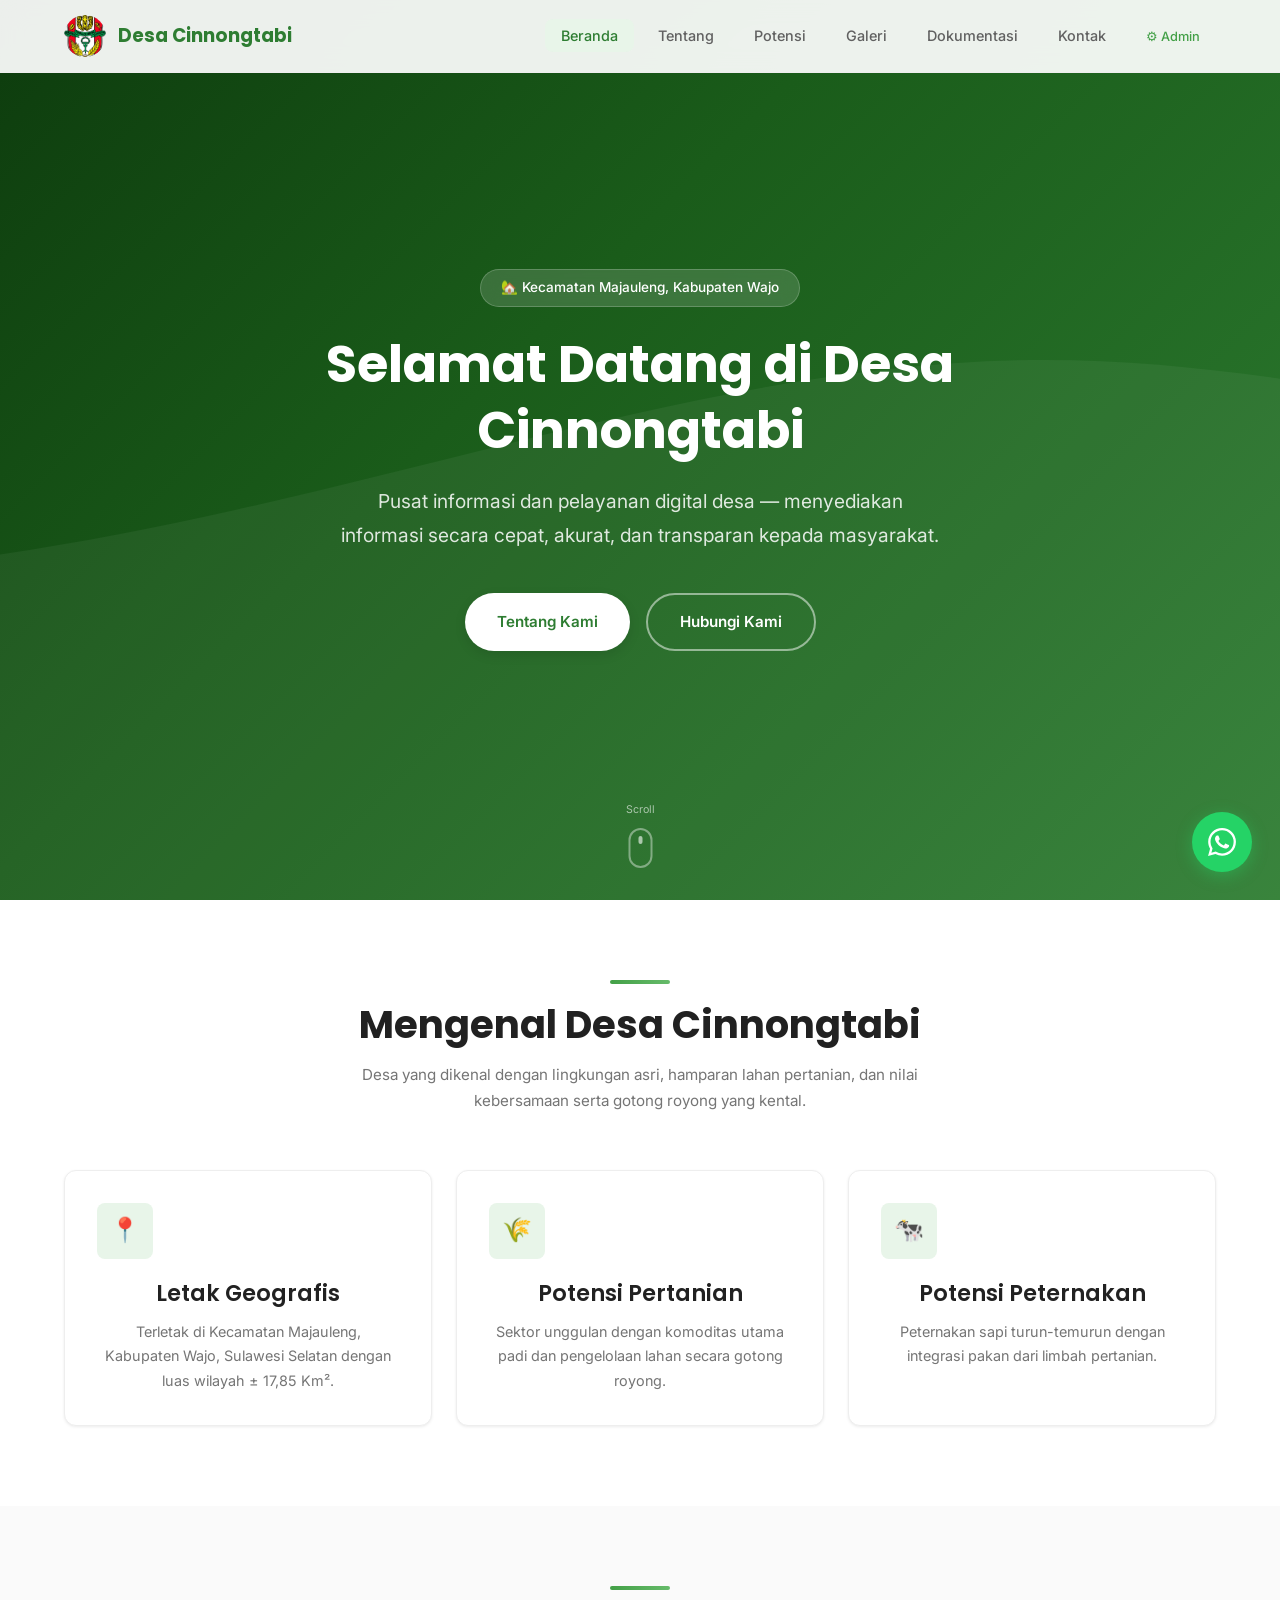
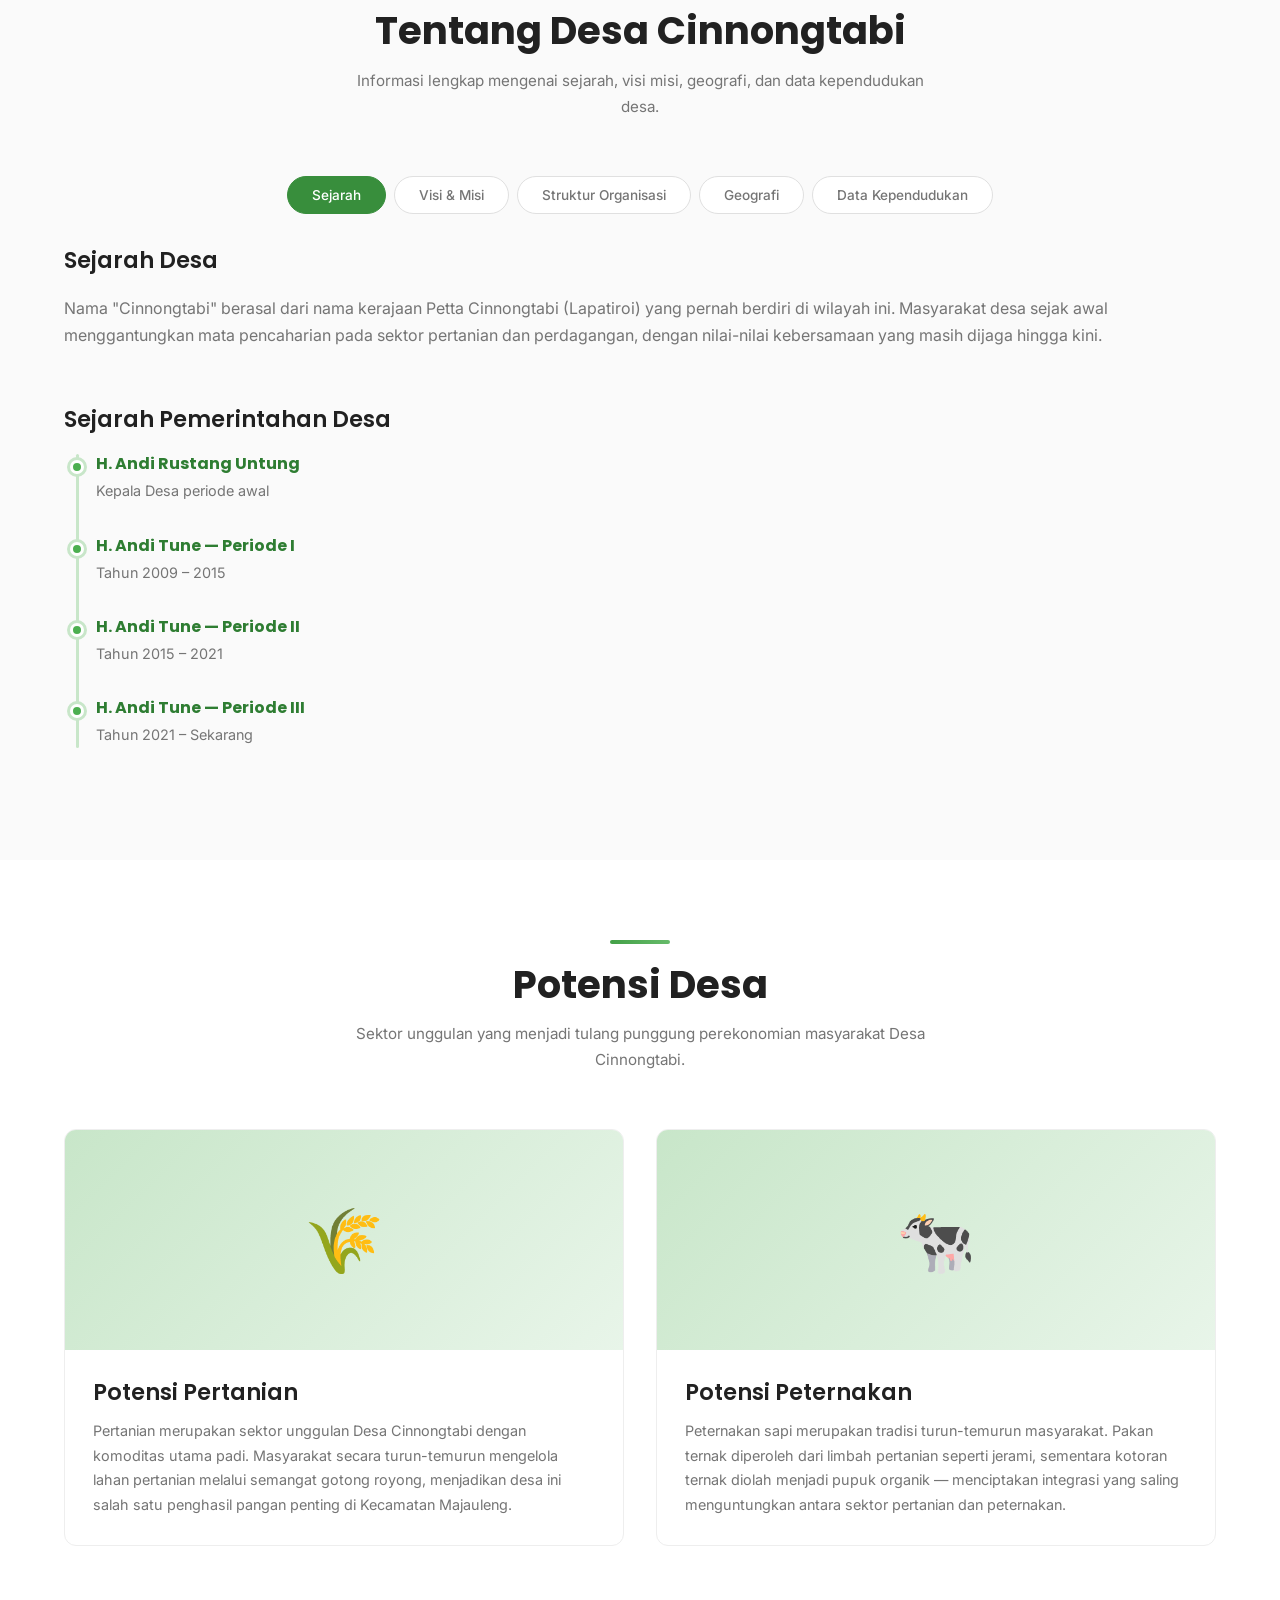
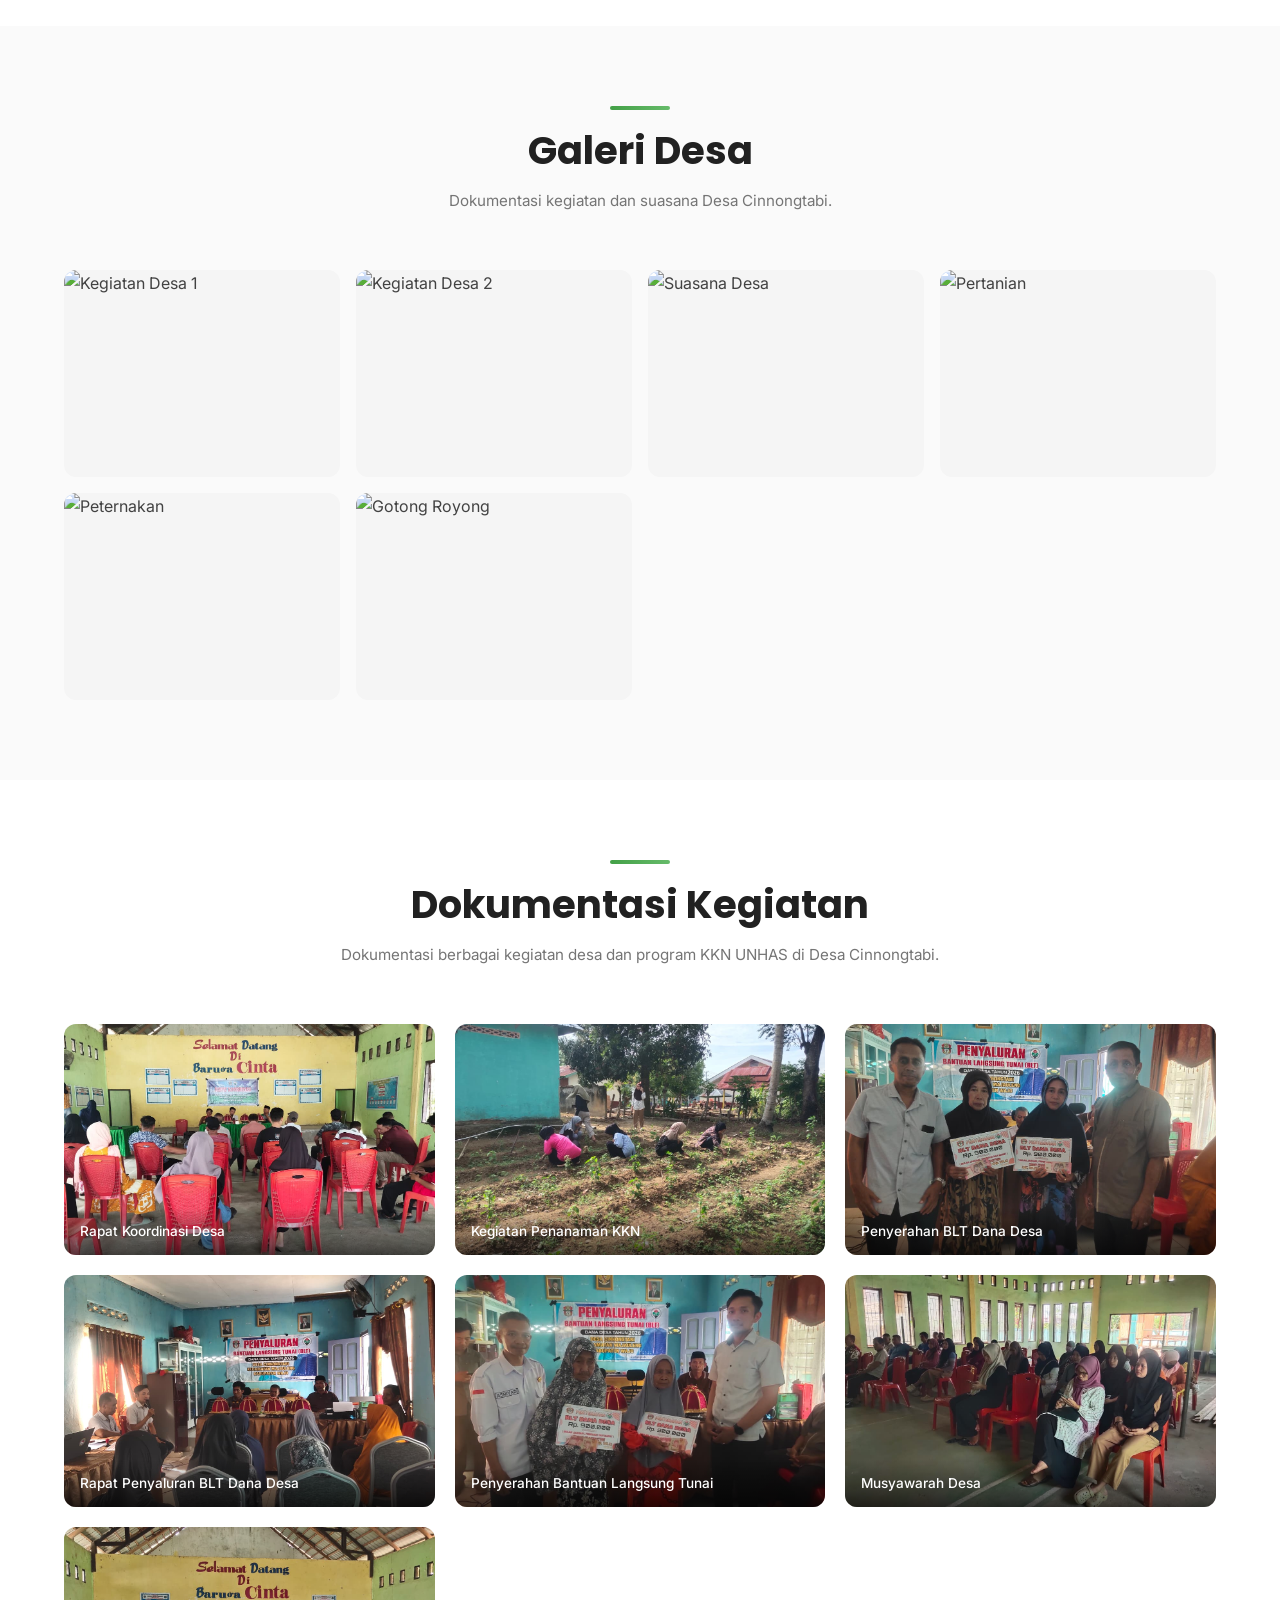
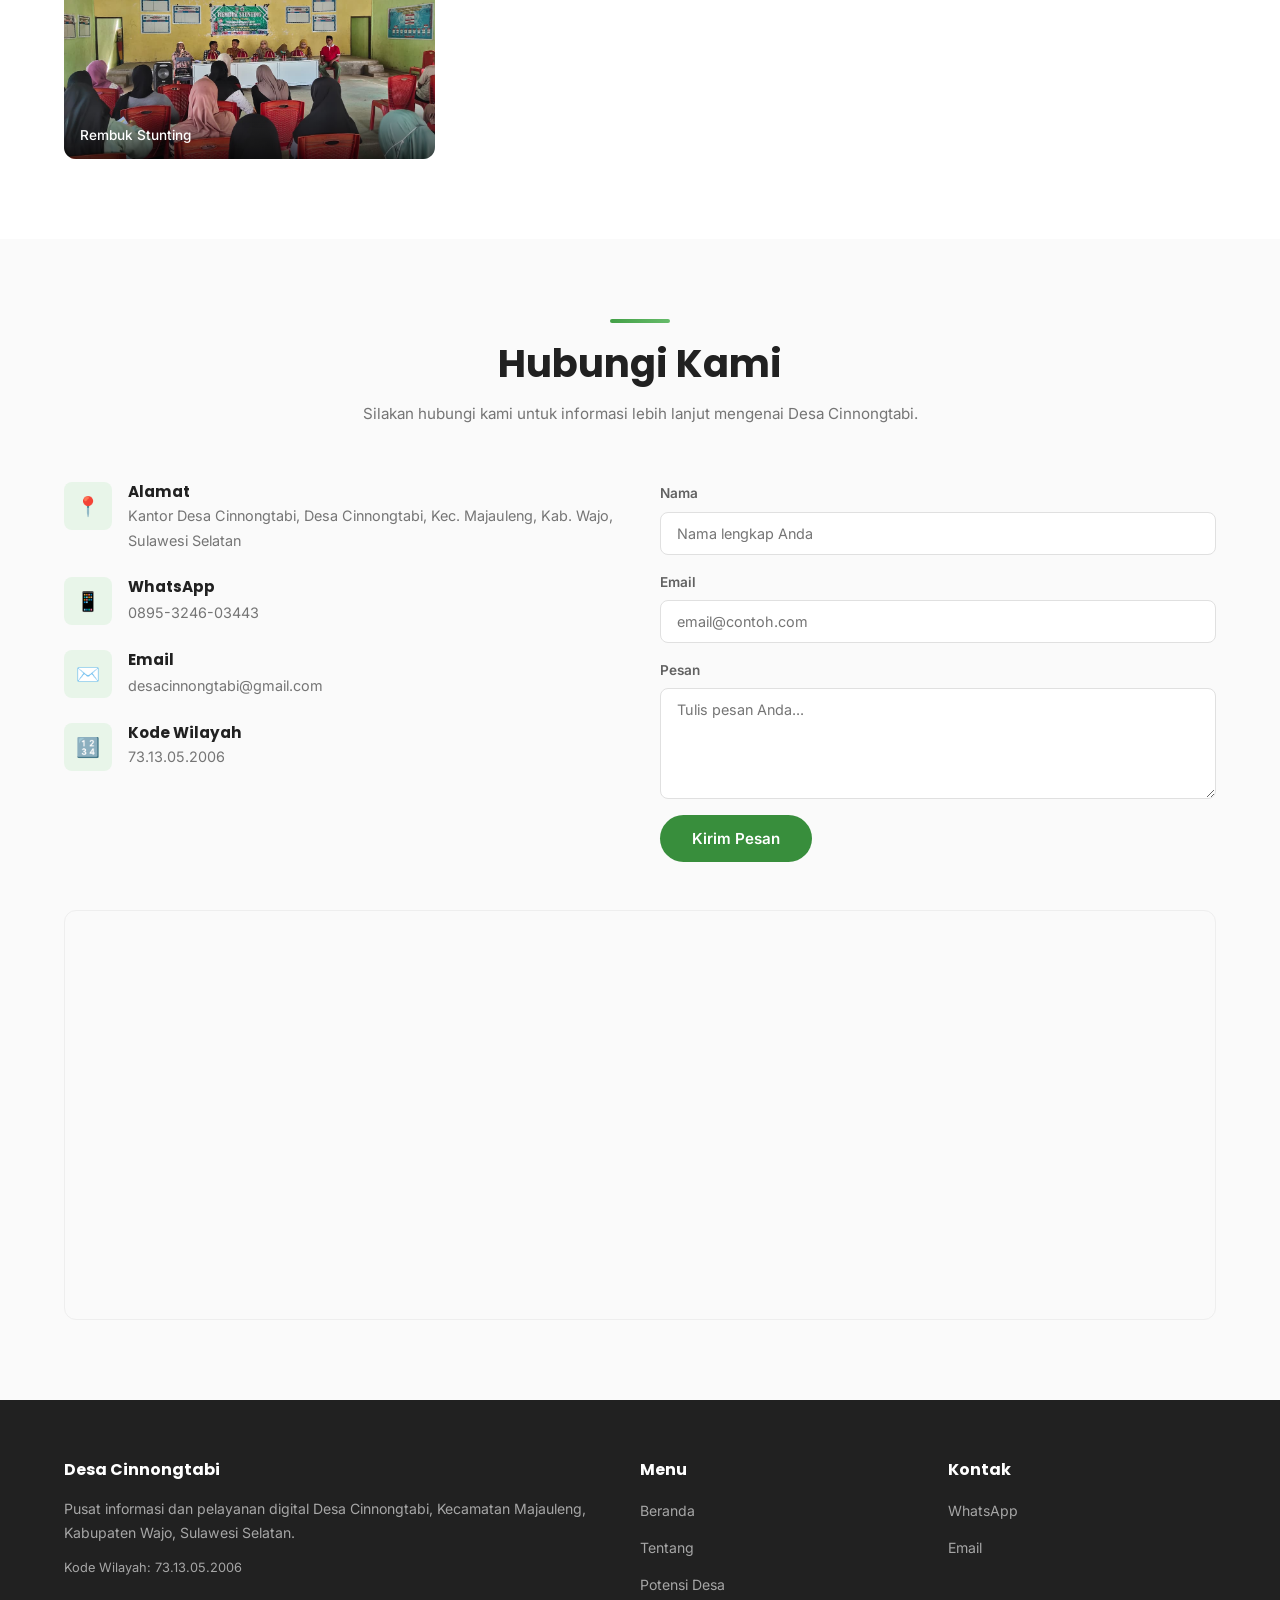
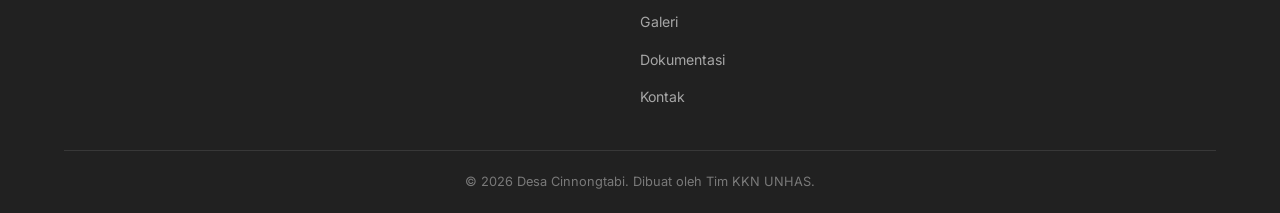
==== index.html @ 17b79024 "feat: tambah logo desa sebagai favicon dan logo navbar" ====
<!DOCTYPE html>
<html lang="id">
<head>
  <meta charset="UTF-8">
  <meta name="viewport" content="width=device-width, initial-scale=1.0">
  <title>Desa Cinnongtabi — Kecamatan Majauleng, Kabupaten Wajo</title>
  <meta name="description" content="Website resmi Desa Cinnongtabi, Kecamatan Majauleng, Kabupaten Wajo, Sulawesi Selatan. Pusat informasi dan pelayanan digital desa.">
  <link rel="preconnect" href="https://fonts.googleapis.com">
  <link rel="preconnect" href="https://fonts.gstatic.com" crossorigin>
  <link href="https://fonts.googleapis.com/css2?family=Inter:wght@400;500;600&family=Poppins:wght@600;700&display=swap" rel="stylesheet">
  <link rel="icon" type="image/png" href="dokumentasi/logo.png">
  <link rel="stylesheet" href="style.css">
</head>
<body>

<!-- NAVBAR -->
<nav class="navbar" id="navbar">
  <div class="container">
    <a href="#beranda" class="navbar__brand">
      <img src="dokumentasi/logo.png" alt="Logo Desa Cinnongtabi">
      <span>Desa Cinnongtabi</span>
    </a>
    <button class="hamburger" id="hamburger" aria-label="Menu"><span></span><span></span><span></span></button>
    <ul class="navbar__links" id="navLinks">
      <li><a href="#beranda" class="active">Beranda</a></li>
      <li><a href="#tentang">Tentang</a></li>
      <li><a href="#potensi">Potensi</a></li>
      <li><a href="#galeri">Galeri</a></li>
      <li><a href="#dokumentasi">Dokumentasi</a></li>
      <li><a href="#kontak">Kontak</a></li>
      <li><a href="admin.html" style="color:var(--green-600);font-size:.8rem">⚙ Admin</a></li>
    </ul>
  </div>
</nav>

<!-- HERO -->
<section class="hero" id="beranda">
  <div class="hero__content">
    <div class="hero__badge">🏡 Kecamatan Majauleng, Kabupaten Wajo</div>
    <h1>Selamat Datang di Desa Cinnongtabi</h1>
    <p class="hero__subtitle">Pusat informasi dan pelayanan digital desa — menyediakan informasi secara cepat, akurat, dan transparan kepada masyarakat.</p>
    <div class="hero__buttons">
      <a href="#tentang" class="btn btn--primary">Tentang Kami</a>
      <a href="#kontak" class="btn btn--outline">Hubungi Kami</a>
    </div>
  </div>
  <div class="hero__scroll"><small>Scroll</small><span></span></div>
</section>

<!-- RINGKASAN BERANDA -->
<section id="ringkasan">
  <div class="container">
    <div class="section__header fade-in">
      <div class="accent-line"></div>
      <h2>Mengenal Desa Cinnongtabi</h2>
      <p>Desa yang dikenal dengan lingkungan asri, hamparan lahan pertanian, dan nilai kebersamaan serta gotong royong yang kental.</p>
    </div>
    <div class="home-cards">
      <div class="card fade-in">
        <div class="card__icon">📍</div>
        <h3>Letak Geografis</h3>
        <p>Terletak di Kecamatan Majauleng, Kabupaten Wajo, Sulawesi Selatan dengan luas wilayah ± 17,85 Km².</p>
      </div>
      <div class="card fade-in">
        <div class="card__icon">🌾</div>
        <h3>Potensi Pertanian</h3>
        <p>Sektor unggulan dengan komoditas utama padi dan pengelolaan lahan secara gotong royong.</p>
      </div>
      <div class="card fade-in">
        <div class="card__icon">🐄</div>
        <h3>Potensi Peternakan</h3>
        <p>Peternakan sapi turun-temurun dengan integrasi pakan dari limbah pertanian.</p>
      </div>
    </div>
  </div>
</section>

<!-- TENTANG -->
<section id="tentang">
  <div class="container">
    <div class="section__header fade-in">
      <div class="accent-line"></div>
      <h2>Tentang Desa Cinnongtabi</h2>
      <p>Informasi lengkap mengenai sejarah, visi misi, geografi, dan data kependudukan desa.</p>
    </div>

    <div class="tabs fade-in">
      <button class="tab-btn active" data-tab="tab-sejarah">Sejarah</button>
      <button class="tab-btn" data-tab="tab-visimisi">Visi & Misi</button>
      <button class="tab-btn" data-tab="tab-struktur">Struktur Organisasi</button>
      <button class="tab-btn" data-tab="tab-geo">Geografi</button>
      <button class="tab-btn" data-tab="tab-data">Data Kependudukan</button>
    </div>

    <!-- TAB: Sejarah -->
    <div id="tab-sejarah" class="tab-content active fade-in">
      <div class="subsection">
        <h3>Sejarah Desa</h3>
        <p style="margin-bottom:16px;color:var(--gray-600)">Nama "Cinnongtabi" berasal dari nama kerajaan Petta Cinnongtabi (Lapatiroi) yang pernah berdiri di wilayah ini. Masyarakat desa sejak awal menggantungkan mata pencaharian pada sektor pertanian dan perdagangan, dengan nilai-nilai kebersamaan yang masih dijaga hingga kini.</p>
      </div>
      <div class="subsection">
        <h3>Sejarah Pemerintahan Desa</h3>
        <div class="timeline">
          <div class="timeline__item">
            <h4>H. Andi Rustang Untung</h4>
            <p>Kepala Desa periode awal</p>
          </div>
          <div class="timeline__item">
            <h4>H. Andi Tune — Periode I</h4>
            <p>Tahun 2009 – 2015</p>
          </div>
          <div class="timeline__item">
            <h4>H. Andi Tune — Periode II</h4>
            <p>Tahun 2015 – 2021</p>
          </div>
          <div class="timeline__item">
            <h4>H. Andi Tune — Periode III</h4>
            <p>Tahun 2021 – Sekarang</p>
          </div>
        </div>
      </div>
    </div>

    <!-- TAB: Visi Misi -->
    <div id="tab-visimisi" class="tab-content fade-in">
      <div class="visi-box">
        <h3>Visi</h3>
        <p>Penggerak keberdayaan masyarakat, kelembagaan dan pemerintahan desa berbasis sumber daya lokal menuju masyarakat pedesaan yang maju, mandiri, berdaya saing dan sejahtera.</p>
      </div>
      <h3 style="margin-bottom:16px">Misi</h3>
      <ol class="misi-list">
        <li>Memotivasi peningkatan kualitas hidup masyarakat desa.</li>
        <li>Memfasilitasi kemandirian dan partisipasi aktif masyarakat.</li>
        <li>Mendorong pemberdayaan dan pembangunan yang digerakkan oleh masyarakat sendiri.</li>
        <li>Melaksanakan pembangunan di segala bidang secara berkelanjutan.</li>
        <li>Menciptakan tata lingkungan desa yang sejuk, bersih, aman, indah, dan sehat.</li>
        <li>Mewujudkan tata pemerintahan yang transparan, partisipatif, dan akuntabel.</li>
      </ol>
    </div>

    <!-- TAB: Struktur Organisasi -->
    <div id="tab-struktur" class="tab-content fade-in">
      <div class="org-placeholder">
        <svg viewBox="0 0 24 24" fill="none" stroke="currentColor" stroke-width="1.5"><rect x="3" y="3" width="7" height="5" rx="1"/><rect x="14" y="3" width="7" height="5" rx="1"/><rect x="8.5" y="16" width="7" height="5" rx="1"/><path d="M6.5 8v3h11V8M12 11v5"/></svg>
        <h3>Bagan Struktur Organisasi</h3>
        <p>Bagan struktur organisasi pemerintahan Desa Cinnongtabi akan ditampilkan di sini.<br>
        <small style="color:var(--gray-600)">(Silakan ganti placeholder ini dengan gambar bagan yang sebenarnya)</small></p>
      </div>
    </div>

    <!-- TAB: Geografi -->
    <div id="tab-geo" class="tab-content fade-in">
      <div class="subsection">
        <div class="stat-cards">
          <div class="stat-card"><div class="stat-card__number">17,85</div><div class="stat-card__label">Km² Luas Wilayah</div></div>
          <div class="stat-card"><div class="stat-card__number">1.216</div><div class="stat-card__label">Ha Tanah Sawah/Tegal</div></div>
          <div class="stat-card"><div class="stat-card__number">569</div><div class="stat-card__label">Ha Tanah Kering</div></div>
        </div>
        <h3>Batas Wilayah</h3>
        <div class="geo-grid" style="margin-top:16px">
          <div class="geo-card"><div class="geo-card__direction">Utara</div><div class="geo-card__name">Kelurahan Paria</div></div>
          <div class="geo-card"><div class="geo-card__direction">Selatan</div><div class="geo-card__name">Cinnongtabi / Tellulimpoe</div></div>
          <div class="geo-card"><div class="geo-card__direction">Timur</div><div class="geo-card__name">Desa Tajo</div></div>
          <div class="geo-card"><div class="geo-card__direction">Barat</div><div class="geo-card__name">Kelurahan Uraiyang</div></div>
        </div>
      </div>
    </div>

    <!-- TAB: Data Kependudukan -->
    <div id="tab-data" class="tab-content fade-in">
      <div class="subsection">
        <div class="stat-cards">
          <div class="stat-card"><div class="stat-card__number">2.477</div><div class="stat-card__label">Jiwa Total Penduduk</div></div>
          <div class="stat-card"><div class="stat-card__number">1.383</div><div class="stat-card__label">Laki-laki</div></div>
          <div class="stat-card"><div class="stat-card__number">1.094</div><div class="stat-card__label">Perempuan</div></div>
        </div>
        <h3 style="margin-bottom:8px">Penduduk per Dusun</h3>
        <div class="table-wrapper" style="margin-bottom:32px">
          <table>
            <thead><tr><th>Dusun</th><th>Laki-laki</th><th>Perempuan</th><th>Total</th></tr></thead>
            <tbody>
              <tr><td>Kobbae</td><td>531</td><td>626</td><td>1.157</td></tr>
              <tr><td>Mellenge</td><td>852</td><td>468</td><td>1.320</td></tr>
            </tbody>
          </table>
        </div>
      </div>

      <div class="subsection">
        <h3 style="margin-bottom:8px">Tingkat Pendidikan</h3>
        <div class="table-wrapper" style="margin-bottom:32px">
          <table>
            <thead><tr><th>No</th><th>Lulusan Sekolah</th><th>Jiwa %</th></tr></thead>
            <tbody>
              <tr><td>1</td><td>SD atau yang Sederajat</td><td>118</td></tr>
              <tr><td>2</td><td>Madrasah Ibtidaiyah</td><td>-</td></tr>
              <tr><td>3</td><td>SLTP atau yang Sederajat</td><td>35</td></tr>
              <tr><td>4</td><td>Madrasah Tsanawiyah</td><td>-</td></tr>
              <tr><td>5</td><td>SMU / SMK</td><td>20</td></tr>
              <tr><td>6</td><td>Madrasah Aliyah</td><td>-</td></tr>
              <tr><td>7</td><td>Akademi / Diploma</td><td>5</td></tr>
              <tr><td>8</td><td>Sarjana Perguruan Tinggi</td><td>15</td></tr>
            </tbody>
          </table>
        </div>
      </div>

      <div class="subsection">
        <h3 style="margin-bottom:8px">Mata Pencaharian</h3>
        <div class="table-wrapper" style="margin-bottom:32px">
          <table>
            <thead><tr><th>Jenis</th><th>Persentase</th></tr></thead>
            <tbody>
              <tr><td>Petani Pemilik Sawah</td><td>50%</td></tr>
              <tr><td>Petani Penggarap</td><td>30%</td></tr>
              <tr><td>Buruh Tani</td><td>10%</td></tr>
              <tr><td>Lainnya</td><td>10%</td></tr>
            </tbody>
          </table>
        </div>
      </div>

      <div class="subsection">
        <h3 style="margin-bottom:8px">Kepemilikan Hewan Ternak</h3>
        <div class="table-wrapper" style="margin-bottom:32px">
          <table>
            <thead><tr><th>Jenis</th><th>Persentase</th></tr></thead>
            <tbody>
              <tr><td>Sapi</td><td>40%</td></tr>
              <tr><td>Kerbau</td><td>20%</td></tr>
              <tr><td>Ayam</td><td>20%</td></tr>
              <tr><td>Lainnya</td><td>20%</td></tr>
            </tbody>
          </table>
        </div>
      </div>

      <div class="subsection">
        <h3 style="margin-bottom:12px">Prasarana & Sarana Umum</h3>
        <div class="badge-list">
          <span class="badge">🏛️ Kantor Desa</span>
          <span class="badge">🏫 Sekolah Dasar</span>
          <span class="badge">🏫 SMP</span>
          <span class="badge">👶 KB</span>
          <span class="badge">🛣️ Jalan Desa ±3.500 km</span>
          <span class="badge">🕌 Masjid</span>
          <span class="badge">🌉 Jembatan</span>
          <span class="badge">🏥 Posyandu</span>
          <span class="badge">⚽ Lapangan</span>
        </div>
      </div>
    </div>
  </div>
</section>

<!-- POTENSI DESA -->
<section id="potensi">
  <div class="container">
    <div class="section__header fade-in">
      <div class="accent-line"></div>
      <h2>Potensi Desa</h2>
      <p>Sektor unggulan yang menjadi tulang punggung perekonomian masyarakat Desa Cinnongtabi.</p>
    </div>
    <div class="potensi-grid">
      <div class="potensi-card fade-in">
        <div class="potensi-card__img">🌾</div>
        <div class="potensi-card__body">
          <h3>Potensi Pertanian</h3>
          <p>Pertanian merupakan sektor unggulan Desa Cinnongtabi dengan komoditas utama padi. Masyarakat secara turun-temurun mengelola lahan pertanian melalui semangat gotong royong, menjadikan desa ini salah satu penghasil pangan penting di Kecamatan Majauleng.</p>
        </div>
      </div>
      <div class="potensi-card fade-in">
        <div class="potensi-card__img">🐄</div>
        <div class="potensi-card__body">
          <h3>Potensi Peternakan</h3>
          <p>Peternakan sapi merupakan tradisi turun-temurun masyarakat. Pakan ternak diperoleh dari limbah pertanian seperti jerami, sementara kotoran ternak diolah menjadi pupuk organik — menciptakan integrasi yang saling menguntungkan antara sektor pertanian dan peternakan.</p>
        </div>
      </div>
    </div>
  </div>
</section>

<!-- GALERI -->
<section id="galeri" style="background:var(--gray-50)">
  <div class="container">
    <div class="section__header fade-in">
      <div class="accent-line"></div>
      <h2>Galeri Desa</h2>
      <p>Dokumentasi kegiatan dan suasana Desa Cinnongtabi.</p>
    </div>
    <div class="gallery-grid fade-in">
      <div class="gallery-item"><img src="https://placehold.co/600x450/2E7D32/white?text=Kegiatan+Desa+1" alt="Kegiatan Desa 1"></div>
      <div class="gallery-item"><img src="https://placehold.co/600x450/388E3C/white?text=Kegiatan+Desa+2" alt="Kegiatan Desa 2"></div>
      <div class="gallery-item"><img src="https://placehold.co/600x450/43A047/white?text=Suasana+Desa" alt="Suasana Desa"></div>
      <div class="gallery-item"><img src="https://placehold.co/600x450/1B5E20/white?text=Pertanian" alt="Pertanian"></div>
      <div class="gallery-item"><img src="https://placehold.co/600x450/66BB6A/white?text=Peternakan" alt="Peternakan"></div>
      <div class="gallery-item"><img src="https://placehold.co/600x450/4CAF50/white?text=Gotong+Royong" alt="Gotong Royong"></div>
    </div>
  </div>
</section>

<!-- DOKUMENTASI KEGIATAN -->
<section id="dokumentasi">
  <div class="container">
    <div class="section__header fade-in">
      <div class="accent-line"></div>
      <h2>Dokumentasi Kegiatan</h2>
      <p>Dokumentasi berbagai kegiatan desa dan program KKN UNHAS di Desa Cinnongtabi.</p>
    </div>
    <div class="doc-grid fade-in">
      <div class="doc-item">
        <img src="dokumentasi/dokumentasi 1.jpeg" alt="Rapat Koordinasi Desa di Baruga Cinta">
        <div class="doc-item__caption">Rapat Koordinasi Desa</div>
      </div>
      <div class="doc-item">
        <img src="dokumentasi/dokumentasi 2.jpeg" alt="Kegiatan Penanaman oleh Tim KKN">
        <div class="doc-item__caption">Kegiatan Penanaman KKN</div>
      </div>
      <div class="doc-item">
        <img src="dokumentasi/dokumentasi 3.jpeg" alt="Penyerahan BLT Dana Desa kepada Warga">
        <div class="doc-item__caption">Penyerahan BLT Dana Desa</div>
      </div>
      <div class="doc-item">
        <img src="dokumentasi/dokumentasi 4.jpeg" alt="Rapat Penyaluran BLT Dana Desa Tahun 2026">
        <div class="doc-item__caption">Rapat Penyaluran BLT Dana Desa</div>
      </div>
      <div class="doc-item">
        <img src="dokumentasi/dokumentasi 5.jpeg" alt="Penyerahan Bantuan Langsung Tunai kepada Warga">
        <div class="doc-item__caption">Penyerahan Bantuan Langsung Tunai</div>
      </div>
      <div class="doc-item">
        <img src="dokumentasi/dokumentasi 6.jpeg" alt="Peserta Musyawarah Desa di Baruga">
        <div class="doc-item__caption">Musyawarah Desa</div>
      </div>
      <div class="doc-item">
        <img src="dokumentasi/dokumentasi 7.jpeg" alt="Rembuk Stunting di Baruga Cinta">
        <div class="doc-item__caption">Rembuk Stunting</div>
      </div>
    </div>
  </div>
</section>

<!-- KONTAK -->
<section id="kontak">
  <div class="container">
    <div class="section__header fade-in">
      <div class="accent-line"></div>
      <h2>Hubungi Kami</h2>
      <p>Silakan hubungi kami untuk informasi lebih lanjut mengenai Desa Cinnongtabi.</p>
    </div>
    <div class="contact-grid fade-in">
      <div>
        <div class="contact-info">
          <div class="contact-item">
            <div class="contact-item__icon">📍</div>
            <div><h4>Alamat</h4><p>Kantor Desa Cinnongtabi, Desa Cinnongtabi, Kec. Majauleng, Kab. Wajo, Sulawesi Selatan</p></div>
          </div>
          <div class="contact-item">
            <div class="contact-item__icon">📱</div>
            <div><h4>WhatsApp</h4><a href="https://wa.me/62895324603443" target="_blank">0895-3246-03443</a></div>
          </div>
          <div class="contact-item">
            <div class="contact-item__icon">✉️</div>
            <div><h4>Email</h4><a href="mailto:desacinnongtabi@gmail.com">desacinnongtabi@gmail.com</a></div>
          </div>
          <div class="contact-item">
            <div class="contact-item__icon">🔢</div>
            <div><h4>Kode Wilayah</h4><p>73.13.05.2006</p></div>
          </div>
        </div>
      </div>
      <form class="contact-form" id="contactForm" name="kontak" method="POST" data-netlify="true">
        <div class="form-group"><label for="nama">Nama</label><input type="text" id="nama" placeholder="Nama lengkap Anda" required></div>
        <div class="form-group"><label for="email">Email</label><input type="email" id="email" placeholder="email@contoh.com" required></div>
        <div class="form-group"><label for="pesan">Pesan</label><textarea id="pesan" rows="5" placeholder="Tulis pesan Anda..." required></textarea></div>
        <button type="submit" class="btn btn--green" style="align-self:flex-start">Kirim Pesan</button>
      </form>
    </div>
    <div class="map-wrapper fade-in" style="margin-top:48px">
      <iframe src="https://www.google.com/maps/embed?pb=!1m18!1m12!1m3!1d31804.09!2d120.2!3d-4.0!2m3!1f0!2f0!3f0!3m2!1i1024!2i768!4f13.1!3m3!1m2!1s0x2d95a9c5d5c1b1b1%3A0x1234567890abcdef!2sCinnongtabi!5e0!3m2!1sid!2sid!4v1690000000000" allowfullscreen loading="lazy" referrerpolicy="no-referrer-when-downgrade"></iframe>
    </div>
  </div>
</section>

<!-- FOOTER -->
<footer class="footer">
  <div class="container">
    <div class="footer__grid">
      <div>
        <h4>Desa Cinnongtabi</h4>
        <p style="margin-bottom:12px">Pusat informasi dan pelayanan digital Desa Cinnongtabi, Kecamatan Majauleng, Kabupaten Wajo, Sulawesi Selatan.</p>
        <p style="font-size:.8rem">Kode Wilayah: 73.13.05.2006</p>
      </div>
      <div>
        <h4>Menu</h4>
        <ul class="footer__links">
          <li><a href="#beranda">Beranda</a></li>
          <li><a href="#tentang">Tentang</a></li>
          <li><a href="#potensi">Potensi Desa</a></li>
          <li><a href="#galeri">Galeri</a></li>
          <li><a href="#dokumentasi">Dokumentasi</a></li>
          <li><a href="#kontak">Kontak</a></li>
        </ul>
      </div>
      <div>
        <h4>Kontak</h4>
        <ul class="footer__links">
          <li><a href="https://wa.me/62895324603443" target="_blank">WhatsApp</a></li>
          <li><a href="mailto:desacinnongtabi@gmail.com">Email</a></li>
        </ul>
      </div>
    </div>
    <div class="footer__bottom">
      &copy; 2026 Desa Cinnongtabi. Dibuat oleh Tim KKN UNHAS.
    </div>
  </div>
</footer>

<!-- FLOATING WA -->
<a href="https://wa.me/62895324603443" class="wa-float" target="_blank" rel="noopener" aria-label="Chat WhatsApp">
  <svg width="28" height="28" viewBox="0 0 24 24" fill="currentColor"><path d="M17.472 14.382c-.297-.149-1.758-.867-2.03-.967-.273-.099-.471-.148-.67.15-.197.297-.767.966-.94 1.164-.173.199-.347.223-.644.075-.297-.15-1.255-.463-2.39-1.475-.883-.788-1.48-1.761-1.653-2.059-.173-.297-.018-.458.13-.606.134-.133.298-.347.446-.52.149-.174.198-.298.298-.497.099-.198.05-.371-.025-.52-.075-.149-.669-1.612-.916-2.207-.242-.579-.487-.5-.669-.51-.173-.008-.371-.01-.57-.01-.198 0-.52.074-.792.372-.272.297-1.04 1.016-1.04 2.479 0 1.462 1.065 2.875 1.213 3.074.149.198 2.096 3.2 5.077 4.487.709.306 1.262.489 1.694.625.712.227 1.36.195 1.871.118.571-.085 1.758-.719 2.006-1.413.248-.694.248-1.289.173-1.413-.074-.124-.272-.198-.57-.347m-5.421 7.403h-.004a9.87 9.87 0 01-5.031-1.378l-.361-.214-3.741.982.998-3.648-.235-.374a9.86 9.86 0 01-1.51-5.26c.001-5.45 4.436-9.884 9.888-9.884 2.64 0 5.122 1.03 6.988 2.898a9.825 9.825 0 012.893 6.994c-.003 5.45-4.437 9.884-9.885 9.884m8.413-18.297A11.815 11.815 0 0012.05 0C5.495 0 .16 5.335.157 11.892c0 2.096.547 4.142 1.588 5.945L.057 24l6.305-1.654a11.882 11.882 0 005.683 1.448h.005c6.554 0 11.89-5.335 11.893-11.893a11.821 11.821 0 00-3.48-8.413z"/></svg>
</a>

<!-- LIGHTBOX -->
<div class="lightbox" id="lightbox">
  <button class="lightbox__close" aria-label="Tutup">&times;</button>
  <img src="" alt="">
  <div class="lightbox__caption"></div>
</div>

<script src="script.js"></script>
</body>
</html>
---- style.css ----
/* ===== RESET & BASE ===== */
*, *::before, *::after { margin: 0; padding: 0; box-sizing: border-box; }

:root {
  --green-900: #1B5E20;
  --green-800: #2E7D32;
  --green-700: #388E3C;
  --green-600: #43A047;
  --green-500: #4CAF50;
  --green-400: #66BB6A;
  --green-100: #C8E6C9;
  --green-50: #E8F5E9;
  --white: #FFFFFF;
  --gray-50: #FAFAFA;
  --gray-100: #F5F5F5;
  --gray-200: #EEEEEE;
  --gray-300: #E0E0E0;
  --gray-600: #757575;
  --gray-700: #616161;
  --gray-800: #424242;
  --gray-900: #212121;
  --shadow-sm: 0 1px 3px rgba(0,0,0,.08);
  --shadow-md: 0 4px 12px rgba(0,0,0,.1);
  --shadow-lg: 0 8px 30px rgba(0,0,0,.12);
  --shadow-xl: 0 20px 60px rgba(0,0,0,.15);
  --radius: 12px;
  --radius-sm: 8px;
  --transition: .3s ease;
  --max-width: 1200px;
}

html { scroll-behavior: smooth; scroll-padding-top: 80px; }

body {
  font-family: 'Inter', sans-serif;
  color: var(--gray-800);
  line-height: 1.7;
  background: var(--white);
  -webkit-font-smoothing: antialiased;
}

h1, h2, h3, h4 { font-family: 'Poppins', sans-serif; color: var(--gray-900); line-height: 1.3; }
h1 { font-size: clamp(2rem, 5vw, 3.2rem); font-weight: 700; }
h2 { font-size: clamp(1.6rem, 3.5vw, 2.4rem); font-weight: 700; }
h3 { font-size: clamp(1.1rem, 2vw, 1.4rem); font-weight: 600; }

a { color: var(--green-700); text-decoration: none; transition: color var(--transition); }
a:hover { color: var(--green-500); }

img { max-width: 100%; height: auto; display: block; }

.container { width: 90%; max-width: var(--max-width); margin: 0 auto; }

/* ===== NAVBAR ===== */
.navbar {
  position: fixed; top: 0; left: 0; right: 0; z-index: 1000;
  background: rgba(255,255,255,.92);
  backdrop-filter: blur(12px);
  -webkit-backdrop-filter: blur(12px);
  border-bottom: 1px solid var(--gray-200);
  transition: box-shadow var(--transition);
}
.navbar.scrolled { box-shadow: var(--shadow-md); }
.navbar .container {
  display: flex; align-items: center; justify-content: space-between;
  height: 72px;
}
.navbar__brand {
  display: flex; align-items: center; gap: 12px;
  font-family: 'Poppins', sans-serif; font-weight: 700; font-size: 1.15rem;
  color: var(--green-800);
}
.navbar__brand img { height: 42px; width: 42px; border-radius: 50%; object-fit: cover; }
.navbar__links { display: flex; gap: 8px; list-style: none; }
.navbar__links a {
  padding: 8px 16px; border-radius: 8px; font-size: .9rem; font-weight: 500;
  color: var(--gray-700); transition: all var(--transition);
}
.navbar__links a:hover,
.navbar__links a.active { background: var(--green-50); color: var(--green-800); }

/* hamburger */
.hamburger { display: none; flex-direction: column; gap: 5px; cursor: pointer; padding: 8px; background: none; border: none; }
.hamburger span { display: block; width: 24px; height: 2.5px; background: var(--gray-800); border-radius: 2px; transition: all var(--transition); }
.hamburger.open span:nth-child(1) { transform: rotate(45deg) translate(5px,5px); }
.hamburger.open span:nth-child(2) { opacity: 0; }
.hamburger.open span:nth-child(3) { transform: rotate(-45deg) translate(5px,-5px); }

/* ===== HERO ===== */
.hero {
  position: relative; min-height: 100vh; display: flex; align-items: center;
  background: linear-gradient(135deg, #0d3b0d 0%, #1a5c1a 40%, var(--green-800) 100%) !important;
  overflow: hidden;
}
.hero::before {
  content: ''; position: absolute; inset: 0;
  background: url('data:image/svg+xml,<svg xmlns="http://www.w3.org/2000/svg" viewBox="0 0 1440 320"><path fill="rgba(255,255,255,.05)" d="M0,160L48,170.7C96,181,192,203,288,208C384,213,480,203,576,181.3C672,160,768,128,864,128C960,128,1056,160,1152,165.3C1248,171,1344,149,1392,138.7L1440,128L1440,320L1392,320C1344,320,1248,320,1152,320C1056,320,960,320,864,320C768,320,672,320,576,320C480,320,384,320,288,320C192,320,96,320,48,320L0,320Z"/></svg>') no-repeat bottom / cover;
}
.hero__content {
  position: relative; z-index: 1; text-align: center; max-width: 800px; margin: 0 auto;
  padding: 100px 20px 80px;
}
.hero__badge {
  display: inline-block; padding: 6px 20px; border-radius: 50px;
  background: rgba(255,255,255,.15); color: var(--white);
  font-size: .85rem; font-weight: 500; margin-bottom: 24px;
  backdrop-filter: blur(8px); border: 1px solid rgba(255,255,255,.2);
}
.hero h1 { color: var(--white); margin-bottom: 20px; }
.hero__subtitle {
  color: rgba(255,255,255,.85); font-size: clamp(1rem, 2vw, 1.2rem);
  max-width: 600px; margin: 0 auto 40px; line-height: 1.8;
}
.hero__buttons { display: flex; gap: 16px; justify-content: center; flex-wrap: wrap; }

/* buttons */
.btn {
  display: inline-flex; align-items: center; gap: 8px;
  padding: 14px 32px; border-radius: 50px; font-size: .95rem; font-weight: 600;
  cursor: pointer; border: none; transition: all var(--transition);
  font-family: 'Inter', sans-serif;
}
.btn--primary { background: var(--white); color: var(--green-800); box-shadow: var(--shadow-md); }
.btn--primary:hover { transform: translateY(-2px); box-shadow: var(--shadow-lg); background: var(--green-50); }
.btn--outline { background: transparent; color: var(--white); border: 2px solid rgba(255,255,255,.5); }
.btn--outline:hover { background: rgba(255,255,255,.15); border-color: var(--white); }
.btn--green { background: var(--green-700); color: var(--white); }
.btn--green:hover { background: var(--green-800); transform: translateY(-2px); box-shadow: var(--shadow-md); }

/* hero scroll indicator */
.hero__scroll {
  position: absolute; bottom: 32px; left: 50%; transform: translateX(-50%);
  color: rgba(255,255,255,.6); font-size: .8rem; text-align: center;
  animation: bounce 2s infinite;
}
.hero__scroll span { display: block; width: 24px; height: 40px; margin: 8px auto 0; border: 2px solid rgba(255,255,255,.4); border-radius: 12px; position: relative; }
.hero__scroll span::after {
  content: ''; position: absolute; top: 6px; left: 50%; transform: translateX(-50%);
  width: 4px; height: 8px; background: rgba(255,255,255,.6); border-radius: 2px;
  animation: scrollDot 2s infinite;
}
@keyframes bounce { 0%,100% { transform: translateX(-50%) translateY(0); } 50% { transform: translateX(-50%) translateY(-8px); } }
@keyframes scrollDot { 0% { opacity: 1; top: 6px; } 100% { opacity: 0; top: 20px; } }

/* ===== SECTIONS ===== */
section { padding: 80px 0; }
section:nth-child(even) { background: var(--gray-50); }

.section__header { text-align: center; margin-bottom: 56px; }
.section__header h2 { margin-bottom: 12px; }
.section__header .accent-line {
  width: 60px; height: 4px; background: linear-gradient(90deg, var(--green-600), var(--green-400));
  border-radius: 2px; margin: 0 auto 16px;
}
.section__header p { color: var(--gray-600); max-width: 600px; margin: 0 auto; font-size: .95rem; }

/* ===== CARDS ===== */
.card {
  background: var(--white); border-radius: var(--radius); padding: 32px;
  box-shadow: var(--shadow-sm); border: 1px solid var(--gray-200);
  transition: all var(--transition);
}
.card:hover { box-shadow: var(--shadow-md); transform: translateY(-4px); }
.card__icon {
  width: 56px; height: 56px; border-radius: var(--radius-sm);
  background: var(--green-50); color: var(--green-700);
  display: flex; align-items: center; justify-content: center;
  font-size: 1.5rem; margin-bottom: 20px;
}

/* grid */
.grid-2 { display: grid; grid-template-columns: repeat(2, 1fr); gap: 24px; }
.grid-3 { display: grid; grid-template-columns: repeat(3, 1fr); gap: 24px; }
.grid-4 { display: grid; grid-template-columns: repeat(4, 1fr); gap: 20px; }

/* ===== RINGKASAN / HOME CARDS ===== */
.home-cards { display: grid; grid-template-columns: repeat(auto-fit, minmax(280px, 1fr)); gap: 24px; margin-top: 48px; }
.home-cards .card { text-align: center; }
.home-cards .card h3 { margin-bottom: 12px; }
.home-cards .card p { color: var(--gray-600); font-size: .9rem; }

/* ===== ABOUT — SEJARAH ===== */
.timeline { position: relative; padding-left: 32px; }
.timeline::before { content: ''; position: absolute; left: 12px; top: 0; bottom: 0; width: 3px; background: var(--green-100); border-radius: 2px; }
.timeline__item { position: relative; margin-bottom: 32px; }
.timeline__item::before {
  content: ''; position: absolute; left: -26px; top: 6px; width: 14px; height: 14px;
  background: var(--green-500); border: 3px solid var(--white); border-radius: 50%;
  box-shadow: 0 0 0 3px var(--green-100);
}
.timeline__item h4 { color: var(--green-800); margin-bottom: 4px; font-family: 'Poppins', sans-serif; }
.timeline__item p { color: var(--gray-600); font-size: .9rem; }

/* ===== VISI MISI ===== */
.visi-box {
  background: linear-gradient(135deg, var(--green-800), var(--green-600));
  color: var(--white); padding: 40px; border-radius: var(--radius);
  text-align: center; margin-bottom: 32px;
}
.visi-box h3 { color: var(--white); margin-bottom: 12px; font-size: 1.3rem; }
.visi-box p { color: rgba(255,255,255,.9); font-size: 1rem; line-height: 1.8; }

.misi-list { list-style: none; counter-reset: misi; }
.misi-list li {
  counter-increment: misi; position: relative; padding: 20px 20px 20px 64px;
  background: var(--white); border-radius: var(--radius-sm); margin-bottom: 12px;
  border: 1px solid var(--gray-200); transition: all var(--transition);
}
.misi-list li:hover { box-shadow: var(--shadow-sm); border-color: var(--green-200, var(--green-100)); }
.misi-list li::before {
  content: counter(misi); position: absolute; left: 16px; top: 50%; transform: translateY(-50%);
  width: 36px; height: 36px; background: var(--green-50); color: var(--green-700);
  border-radius: 50%; display: flex; align-items: center; justify-content: center;
  font-weight: 700; font-size: .9rem; font-family: 'Poppins', sans-serif;
}

/* ===== STRUKTUR ORGANISASI ===== */
.org-placeholder {
  background: var(--gray-100); border: 2px dashed var(--gray-300); border-radius: var(--radius);
  padding: 60px 20px; text-align: center; color: var(--gray-600);
}
.org-placeholder svg { width: 64px; height: 64px; margin-bottom: 16px; opacity: .4; }

/* ===== TABLES ===== */
.table-wrapper { overflow-x: auto; border-radius: var(--radius); border: 1px solid var(--gray-200); }
table { width: 100%; border-collapse: collapse; font-size: .9rem; }
thead { background: var(--green-700); color: var(--white); }
th { padding: 14px 16px; text-align: left; font-weight: 600; white-space: nowrap; }
td { padding: 12px 16px; border-bottom: 1px solid var(--gray-200); }
tbody tr:hover { background: var(--green-50); }
tbody tr:last-child td { border-bottom: none; }

/* ===== STAT CARDS ===== */
.stat-cards { display: grid; grid-template-columns: repeat(auto-fit, minmax(200px, 1fr)); gap: 20px; margin-bottom: 40px; }
.stat-card {
  background: var(--white); border-radius: var(--radius); padding: 24px; text-align: center;
  border: 1px solid var(--gray-200); transition: all var(--transition);
}
.stat-card:hover { box-shadow: var(--shadow-md); transform: translateY(-2px); }
.stat-card__number { font-family: 'Poppins', sans-serif; font-size: 2rem; font-weight: 700; color: var(--green-700); }
.stat-card__label { font-size: .85rem; color: var(--gray-600); margin-top: 4px; }

/* ===== POTENSI ===== */
.potensi-grid { display: grid; grid-template-columns: repeat(auto-fit, minmax(320px, 1fr)); gap: 32px; }
.potensi-card {
  background: var(--white); border-radius: var(--radius); overflow: hidden;
  border: 1px solid var(--gray-200); transition: all var(--transition);
}
.potensi-card:hover { box-shadow: var(--shadow-lg); transform: translateY(-4px); }
.potensi-card__img {
  height: 220px; background: linear-gradient(135deg, var(--green-100), var(--green-50));
  display: flex; align-items: center; justify-content: center; font-size: 4rem;
}
.potensi-card__body { padding: 28px; }
.potensi-card__body h3 { margin-bottom: 12px; }
.potensi-card__body p { color: var(--gray-600); font-size: .9rem; }

/* ===== GALERI ===== */
.gallery-grid {
  display: grid; grid-template-columns: repeat(auto-fill, minmax(260px, 1fr)); gap: 16px;
}
.gallery-item {
  position: relative; aspect-ratio: 4/3; border-radius: var(--radius); overflow: hidden;
  cursor: pointer; background: var(--gray-100);
}
.gallery-item img { width: 100%; height: 100%; object-fit: cover; transition: transform .5s ease; }
.gallery-item:hover img { transform: scale(1.08); }
.gallery-item::after {
  content: '🔍'; position: absolute; inset: 0; display: flex; align-items: center; justify-content: center;
  background: rgba(0,0,0,.3); color: var(--white); font-size: 1.5rem;
  opacity: 0; transition: opacity var(--transition);
}
.gallery-item:hover::after { opacity: 1; }

/* ===== DOKUMENTASI ===== */
.doc-grid {
  display: grid; grid-template-columns: repeat(auto-fill, minmax(300px, 1fr)); gap: 20px;
}
.doc-item {
  position: relative; border-radius: var(--radius); overflow: hidden;
  cursor: pointer; background: var(--gray-100); aspect-ratio: 16/10;
}
.doc-item img { width: 100%; height: 100%; object-fit: cover; transition: transform .5s ease; }
.doc-item:hover img { transform: scale(1.06); }
.doc-item__caption {
  position: absolute; bottom: 0; left: 0; right: 0;
  padding: 12px 16px; font-size: .85rem; font-weight: 500; color: var(--white);
  background: linear-gradient(transparent, rgba(0,0,0,.65));
}

/* lightbox */
.lightbox {
  position: fixed; inset: 0; z-index: 2000; background: rgba(0,0,0,.9);
  display: none; align-items: center; justify-content: center; padding: 20px;
}
.lightbox.active { display: flex; }
.lightbox img { max-width: 90vw; max-height: 85vh; border-radius: var(--radius-sm); object-fit: contain; }
.lightbox__close {
  position: absolute; top: 20px; right: 24px; color: var(--white); font-size: 2rem;
  cursor: pointer; background: none; border: none; z-index: 2001;
  width: 48px; height: 48px; display: flex; align-items: center; justify-content: center;
  border-radius: 50%; transition: background var(--transition);
}
.lightbox__close:hover { background: rgba(255,255,255,.1); }
.lightbox__caption { position: absolute; bottom: 24px; left: 50%; transform: translateX(-50%); color: rgba(255,255,255,.8); font-size: .9rem; }

/* ===== KONTAK ===== */
.contact-grid { display: grid; grid-template-columns: 1fr 1fr; gap: 40px; }
.contact-info { display: flex; flex-direction: column; gap: 24px; }
.contact-item { display: flex; gap: 16px; align-items: flex-start; }
.contact-item__icon {
  width: 48px; height: 48px; min-width: 48px; border-radius: var(--radius-sm);
  background: var(--green-50); color: var(--green-700);
  display: flex; align-items: center; justify-content: center; font-size: 1.2rem;
}
.contact-item h4 { font-size: .95rem; margin-bottom: 2px; }
.contact-item p, .contact-item a { color: var(--gray-600); font-size: .9rem; }

.contact-form { display: flex; flex-direction: column; gap: 16px; }
.form-group { display: flex; flex-direction: column; gap: 6px; }
.form-group label { font-size: .85rem; font-weight: 600; color: var(--gray-700); }
.form-group input, .form-group textarea {
  padding: 12px 16px; border: 1.5px solid var(--gray-300); border-radius: var(--radius-sm);
  font-family: 'Inter', sans-serif; font-size: .9rem; transition: border-color var(--transition);
  outline: none; resize: vertical;
}
.form-group input:focus, .form-group textarea:focus { border-color: var(--green-500); box-shadow: 0 0 0 3px rgba(76,175,80,.1); }

.map-wrapper { margin-top: 40px; border-radius: var(--radius); overflow: hidden; border: 1px solid var(--gray-200); }
.map-wrapper iframe { width: 100%; height: 400px; border: 0; }

/* ===== FOOTER ===== */
.footer {
  background: var(--gray-900); color: rgba(255,255,255,.7); padding: 60px 0 0;
}
.footer__grid { display: grid; grid-template-columns: 2fr 1fr 1fr; gap: 40px; margin-bottom: 40px; }
.footer h4 { color: var(--white); font-family: 'Poppins', sans-serif; margin-bottom: 16px; font-size: 1rem; }
.footer p, .footer a { font-size: .88rem; color: rgba(255,255,255,.6); }
.footer a:hover { color: var(--green-400); }
.footer__links { list-style: none; display: flex; flex-direction: column; gap: 10px; }
.footer__bottom {
  border-top: 1px solid rgba(255,255,255,.1); padding: 20px 0; text-align: center;
  font-size: .8rem; color: rgba(255,255,255,.4);
}

/* ===== FLOATING WA ===== */
.wa-float {
  position: fixed; bottom: 28px; right: 28px; z-index: 999;
  width: 60px; height: 60px; border-radius: 50%;
  background: #25D366; color: var(--white); font-size: 1.8rem;
  display: flex; align-items: center; justify-content: center;
  box-shadow: 0 4px 16px rgba(37,211,102,.4);
  transition: all var(--transition); text-decoration: none;
  animation: waPulse 2s infinite;
}
.wa-float:hover { transform: scale(1.1); box-shadow: 0 6px 24px rgba(37,211,102,.5); color: var(--white); }
@keyframes waPulse {
  0%,100% { box-shadow: 0 4px 16px rgba(37,211,102,.4); }
  50% { box-shadow: 0 4px 24px rgba(37,211,102,.6), 0 0 0 12px rgba(37,211,102,.1); }
}

/* ===== SCROLL ANIMATIONS ===== */
.fade-in {
  opacity: 0; transform: translateY(24px);
  transition: opacity .6s ease, transform .6s ease;
}
.fade-in.visible { opacity: 1; transform: translateY(0); }

/* ===== RESPONSIVE ===== */
@media (max-width: 968px) {
  .grid-3 { grid-template-columns: 1fr 1fr; }
  .grid-4 { grid-template-columns: 1fr 1fr; }
  .footer__grid { grid-template-columns: 1fr; }
  .contact-grid { grid-template-columns: 1fr; }
}

@media (max-width: 768px) {
  .hamburger { display: flex; }
  .navbar__links {
    position: fixed; top: 72px; left: 0; right: 0; bottom: auto;
    background: var(--white); flex-direction: column; padding: 16px;
    box-shadow: var(--shadow-lg); border-top: 1px solid var(--gray-200);
    transform: translateY(-120%); transition: transform .35s ease;
    z-index: 999; overflow: hidden;
  }
  .navbar__links.open { transform: translateY(0); }
  .navbar__links a { padding: 12px 16px; border-radius: var(--radius-sm); display: block; }

  section { padding: 60px 0; }
  .grid-2 { grid-template-columns: 1fr; }
  .grid-3 { grid-template-columns: 1fr; }
  .grid-4 { grid-template-columns: 1fr 1fr; }
  .potensi-grid { grid-template-columns: 1fr; }
  .stat-cards { grid-template-columns: 1fr 1fr; }
  .gallery-grid { grid-template-columns: 1fr 1fr; }
  .doc-grid { grid-template-columns: 1fr; }
  .hero__content { padding: 120px 20px 100px; }
}

@media (max-width: 480px) {
  .grid-4 { grid-template-columns: 1fr; }
  .stat-cards { grid-template-columns: 1fr; }
  .gallery-grid { grid-template-columns: 1fr; }
  .hero__buttons { flex-direction: column; align-items: center; }
}

/* ===== SUB-SECTIONS SPACING ===== */
.subsection { margin-bottom: 56px; }
.subsection:last-child { margin-bottom: 0; }
.subsection h3 { margin-bottom: 20px; }

/* ===== BATAS WILAYAH ===== */
.geo-grid { display: grid; grid-template-columns: repeat(auto-fit, minmax(220px, 1fr)); gap: 16px; }
.geo-card {
  background: var(--white); border-radius: var(--radius-sm); padding: 20px;
  border: 1px solid var(--gray-200); text-align: center;
}
.geo-card__direction { font-size: .75rem; text-transform: uppercase; letter-spacing: 1px; color: var(--green-600); font-weight: 700; margin-bottom: 4px; }
.geo-card__name { font-weight: 500; color: var(--gray-800); font-size: .9rem; }

/* tabs for about sub-sections */
.tabs { display: flex; gap: 8px; flex-wrap: wrap; margin-bottom: 32px; justify-content: center; }
.tab-btn {
  padding: 10px 24px; border-radius: 50px; border: 1.5px solid var(--gray-300);
  background: var(--white); cursor: pointer; font-size: .85rem; font-weight: 500;
  color: var(--gray-600); transition: all var(--transition); font-family: 'Inter', sans-serif;
}
.tab-btn:hover { border-color: var(--green-400); color: var(--green-700); }
.tab-btn.active { background: var(--green-700); color: var(--white); border-color: var(--green-700); }
.tab-content { display: none; animation: fadeTab .4s ease; }
.tab-content.active { display: block; }
@keyframes fadeTab { from { opacity: 0; transform: translateY(8px); } to { opacity: 1; transform: translateY(0); } }

/* prasarana badges */
.badge-list { display: flex; flex-wrap: wrap; gap: 10px; }
.badge {
  display: inline-flex; align-items: center; gap: 6px;
  padding: 8px 18px; border-radius: 50px; background: var(--green-50);
  color: var(--green-800); font-size: .85rem; font-weight: 500;
  border: 1px solid var(--green-100);
}
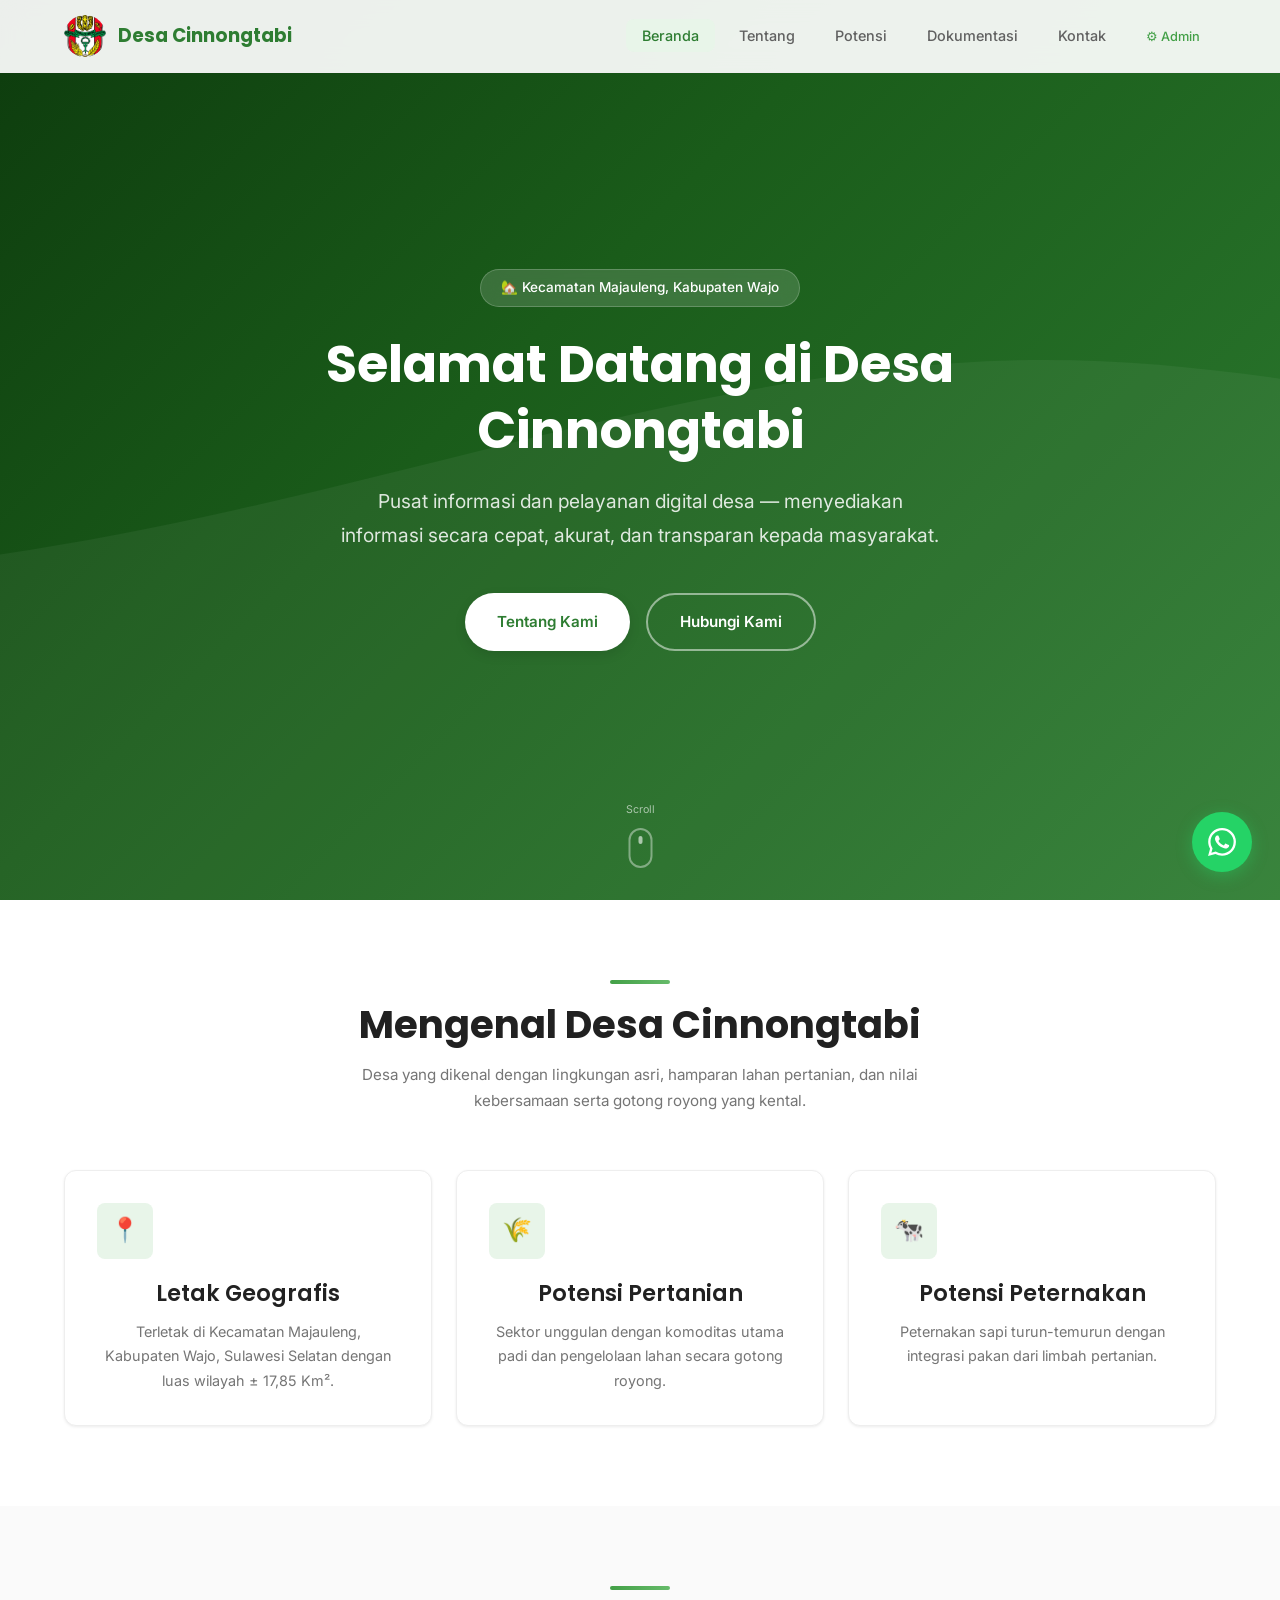
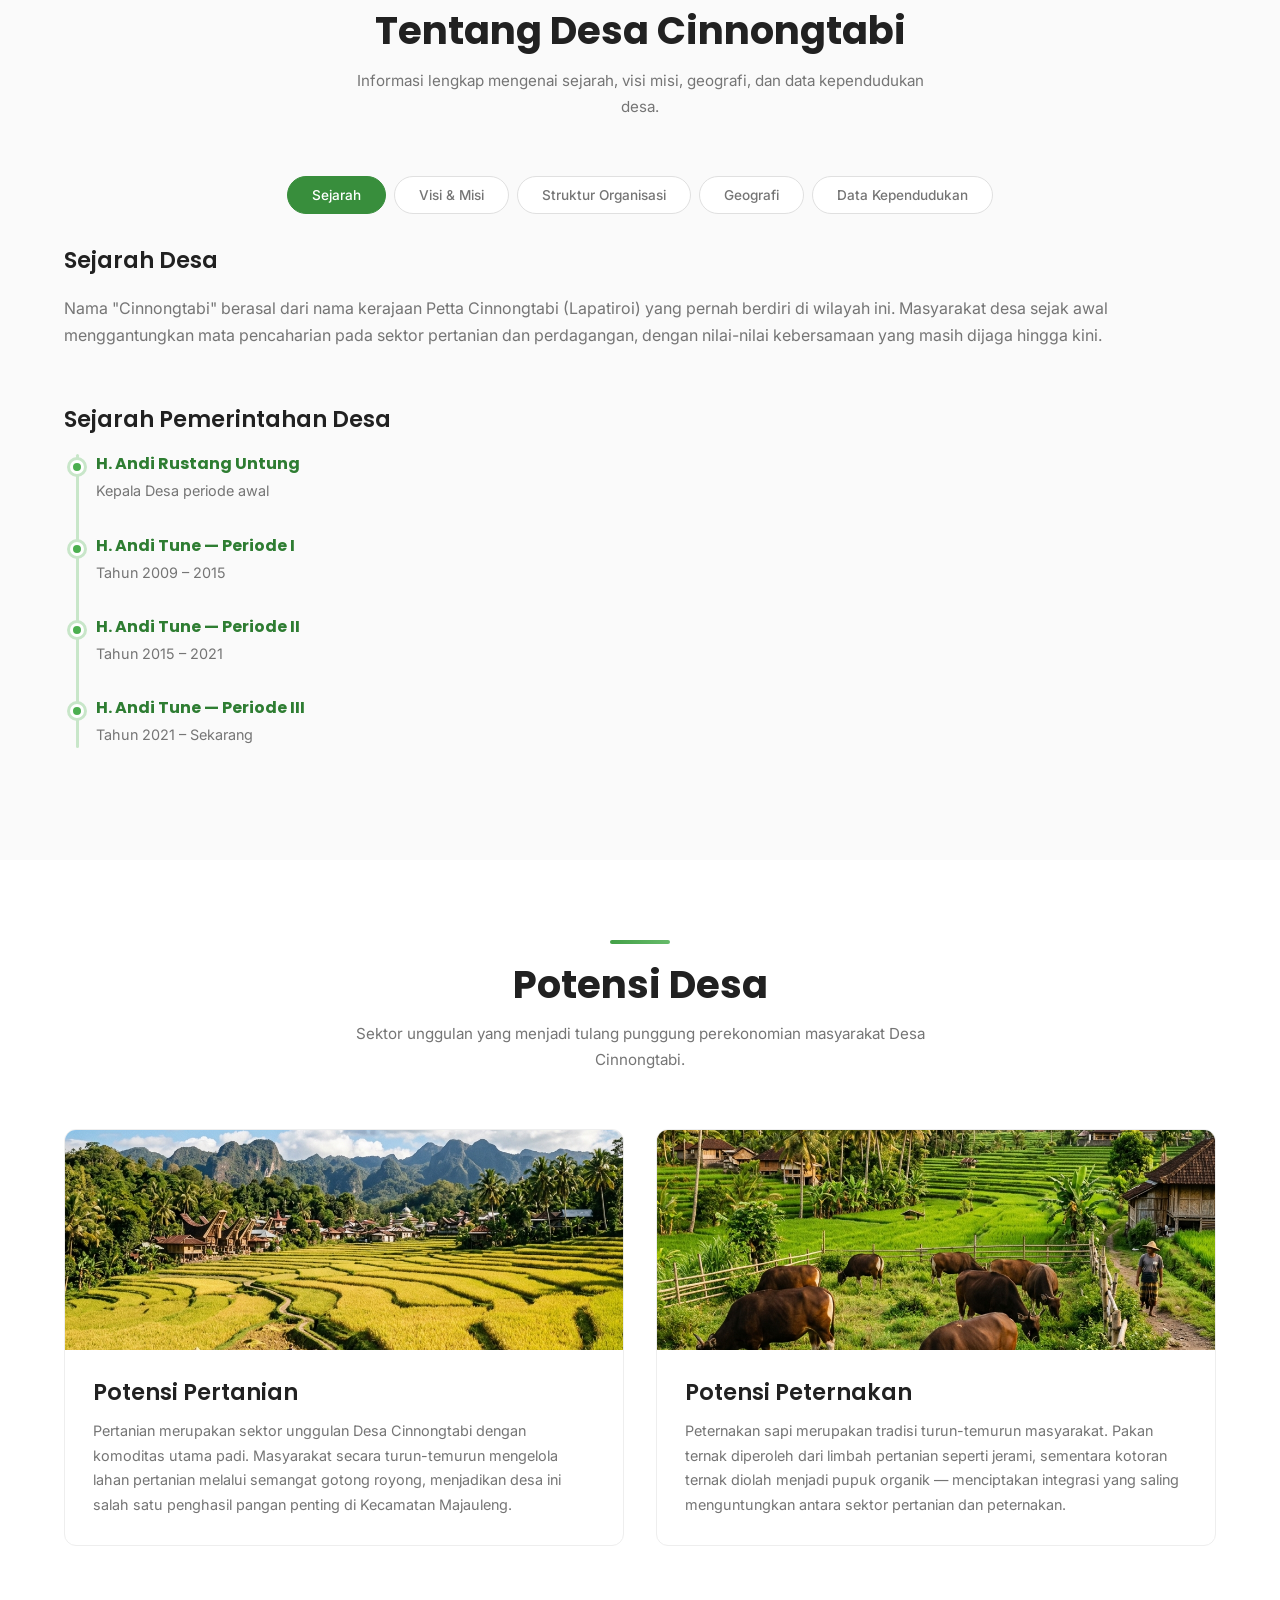
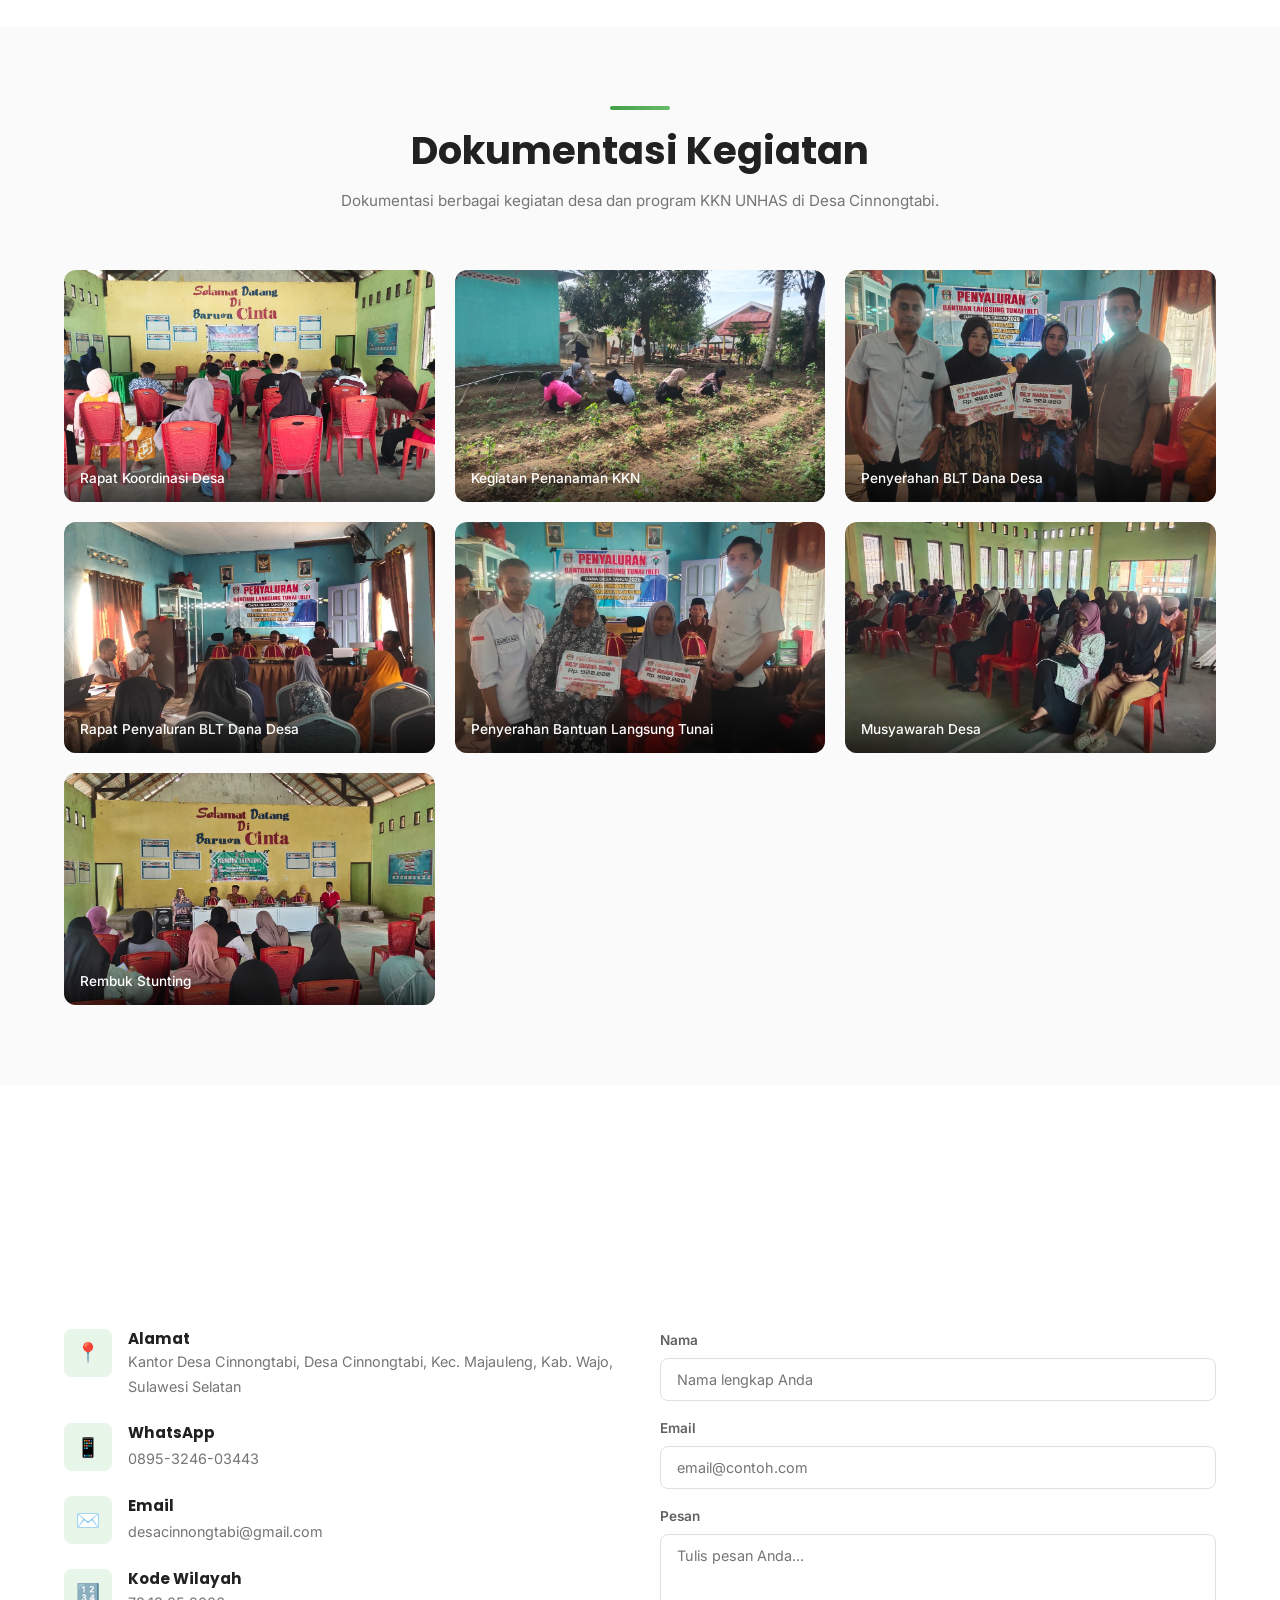
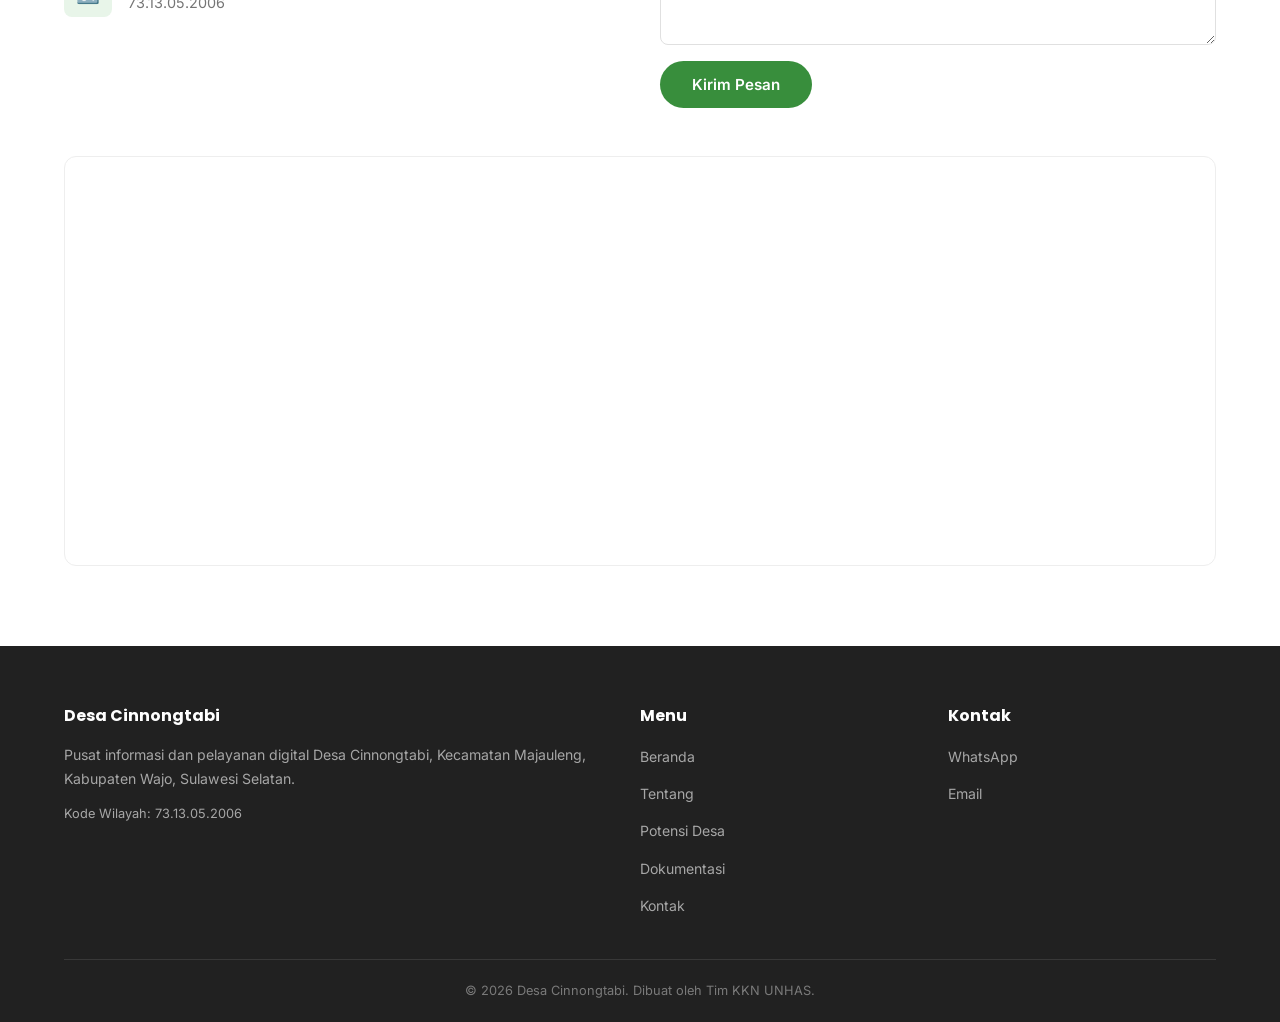
==== commit 389e991f: "feat: hapus galeri, tambah gambar potensi pertanian & peternakan" ====
--- a/index.html
+++ b/index.html
@@ -25,7 +25,6 @@
       <li><a href="#beranda" class="active">Beranda</a></li>
       <li><a href="#tentang">Tentang</a></li>
       <li><a href="#potensi">Potensi</a></li>
-      <li><a href="#galeri">Galeri</a></li>
       <li><a href="#dokumentasi">Dokumentasi</a></li>
       <li><a href="#kontak">Kontak</a></li>
       <li><a href="admin.html" style="color:var(--green-600);font-size:.8rem">⚙ Admin</a></li>
@@ -263,14 +262,18 @@
     </div>
     <div class="potensi-grid">
       <div class="potensi-card fade-in">
-        <div class="potensi-card__img">🌾</div>
+        <div class="potensi-card__img">
+          <img src="dokumentasi/potensi_pertanian.png" alt="Potensi Pertanian Desa Cinnongtabi">
+        </div>
         <div class="potensi-card__body">
           <h3>Potensi Pertanian</h3>
           <p>Pertanian merupakan sektor unggulan Desa Cinnongtabi dengan komoditas utama padi. Masyarakat secara turun-temurun mengelola lahan pertanian melalui semangat gotong royong, menjadikan desa ini salah satu penghasil pangan penting di Kecamatan Majauleng.</p>
         </div>
       </div>
       <div class="potensi-card fade-in">
-        <div class="potensi-card__img">🐄</div>
+        <div class="potensi-card__img">
+          <img src="dokumentasi/potensi_peternakan.png" alt="Potensi Peternakan Desa Cinnongtabi">
+        </div>
         <div class="potensi-card__body">
           <h3>Potensi Peternakan</h3>
           <p>Peternakan sapi merupakan tradisi turun-temurun masyarakat. Pakan ternak diperoleh dari limbah pertanian seperti jerami, sementara kotoran ternak diolah menjadi pupuk organik — menciptakan integrasi yang saling menguntungkan antara sektor pertanian dan peternakan.</p>
@@ -280,24 +283,7 @@
   </div>
 </section>
 
-<!-- GALERI -->
-<section id="galeri" style="background:var(--gray-50)">
-  <div class="container">
-    <div class="section__header fade-in">
-      <div class="accent-line"></div>
-      <h2>Galeri Desa</h2>
-      <p>Dokumentasi kegiatan dan suasana Desa Cinnongtabi.</p>
-    </div>
-    <div class="gallery-grid fade-in">
-      <div class="gallery-item"><img src="https://placehold.co/600x450/2E7D32/white?text=Kegiatan+Desa+1" alt="Kegiatan Desa 1"></div>
-      <div class="gallery-item"><img src="https://placehold.co/600x450/388E3C/white?text=Kegiatan+Desa+2" alt="Kegiatan Desa 2"></div>
-      <div class="gallery-item"><img src="https://placehold.co/600x450/43A047/white?text=Suasana+Desa" alt="Suasana Desa"></div>
-      <div class="gallery-item"><img src="https://placehold.co/600x450/1B5E20/white?text=Pertanian" alt="Pertanian"></div>
-      <div class="gallery-item"><img src="https://placehold.co/600x450/66BB6A/white?text=Peternakan" alt="Peternakan"></div>
-      <div class="gallery-item"><img src="https://placehold.co/600x450/4CAF50/white?text=Gotong+Royong" alt="Gotong Royong"></div>
-    </div>
-  </div>
-</section>
+
 
 <!-- DOKUMENTASI KEGIATAN -->
 <section id="dokumentasi">
@@ -397,7 +383,7 @@
           <li><a href="#beranda">Beranda</a></li>
           <li><a href="#tentang">Tentang</a></li>
           <li><a href="#potensi">Potensi Desa</a></li>
-          <li><a href="#galeri">Galeri</a></li>
+
           <li><a href="#dokumentasi">Dokumentasi</a></li>
           <li><a href="#kontak">Kontak</a></li>
         </ul>
--- a/style.css
+++ b/style.css
@@ -248,9 +248,12 @@
 }
 .potensi-card:hover { box-shadow: var(--shadow-lg); transform: translateY(-4px); }
 .potensi-card__img {
-  height: 220px; background: linear-gradient(135deg, var(--green-100), var(--green-50));
-  display: flex; align-items: center; justify-content: center; font-size: 4rem;
-}
+  height: 220px; overflow: hidden;
+}
+.potensi-card__img img {
+  width: 100%; height: 100%; object-fit: cover; transition: transform .5s ease;
+}
+.potensi-card:hover .potensi-card__img img { transform: scale(1.06); }
 .potensi-card__body { padding: 28px; }
 .potensi-card__body h3 { margin-bottom: 12px; }
 .potensi-card__body p { color: var(--gray-600); font-size: .9rem; }
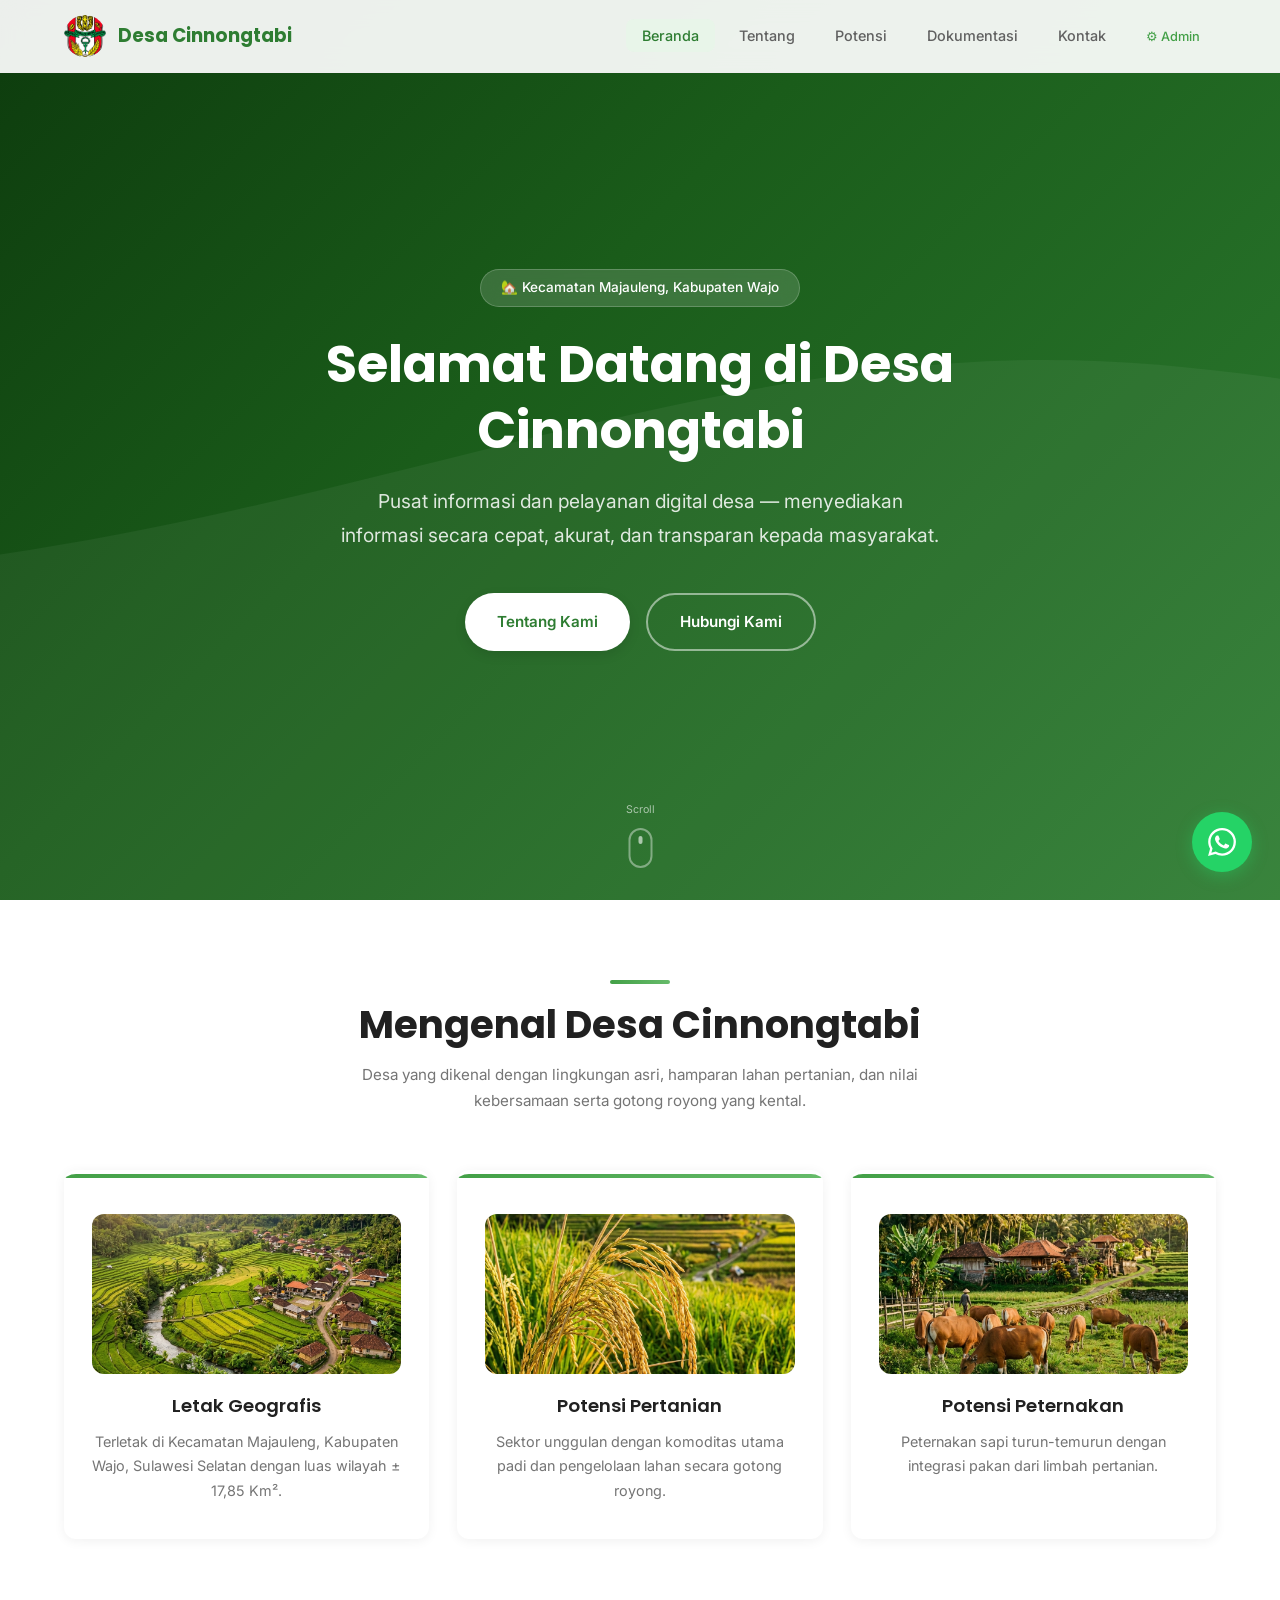
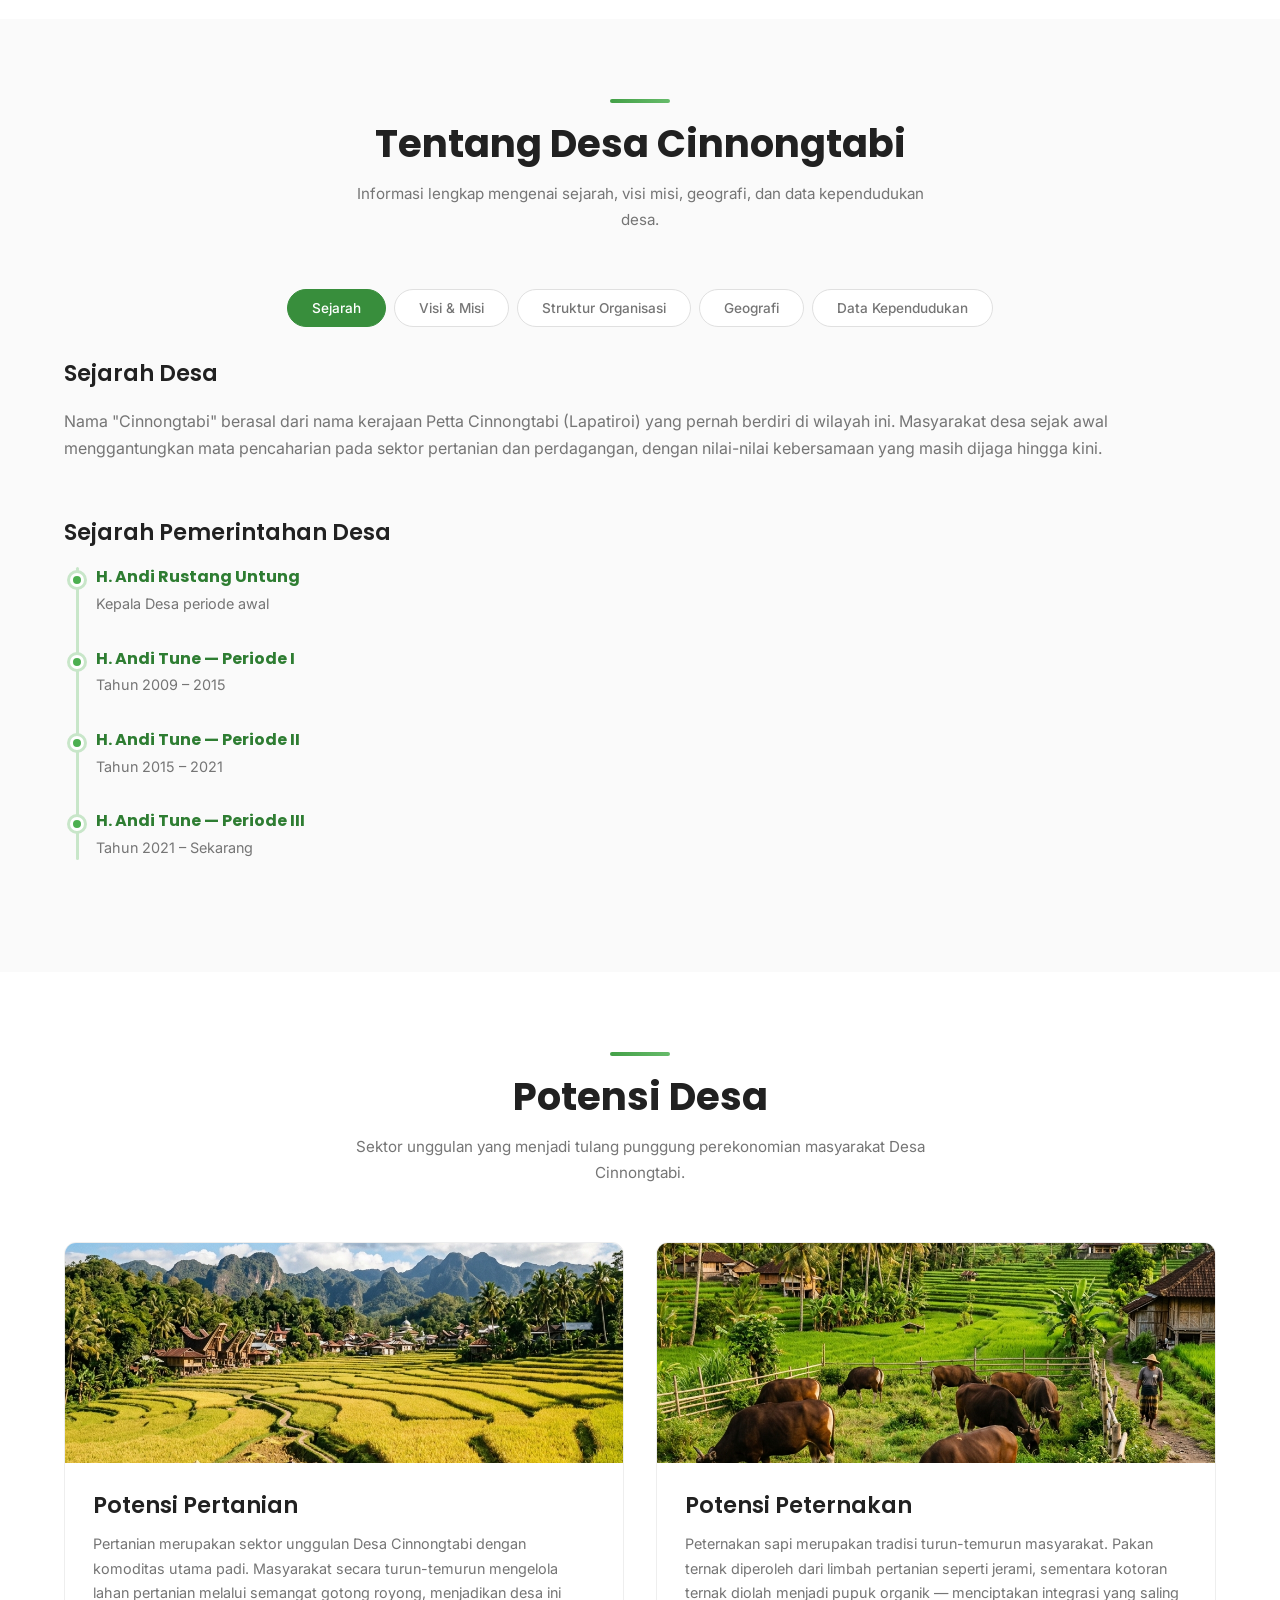
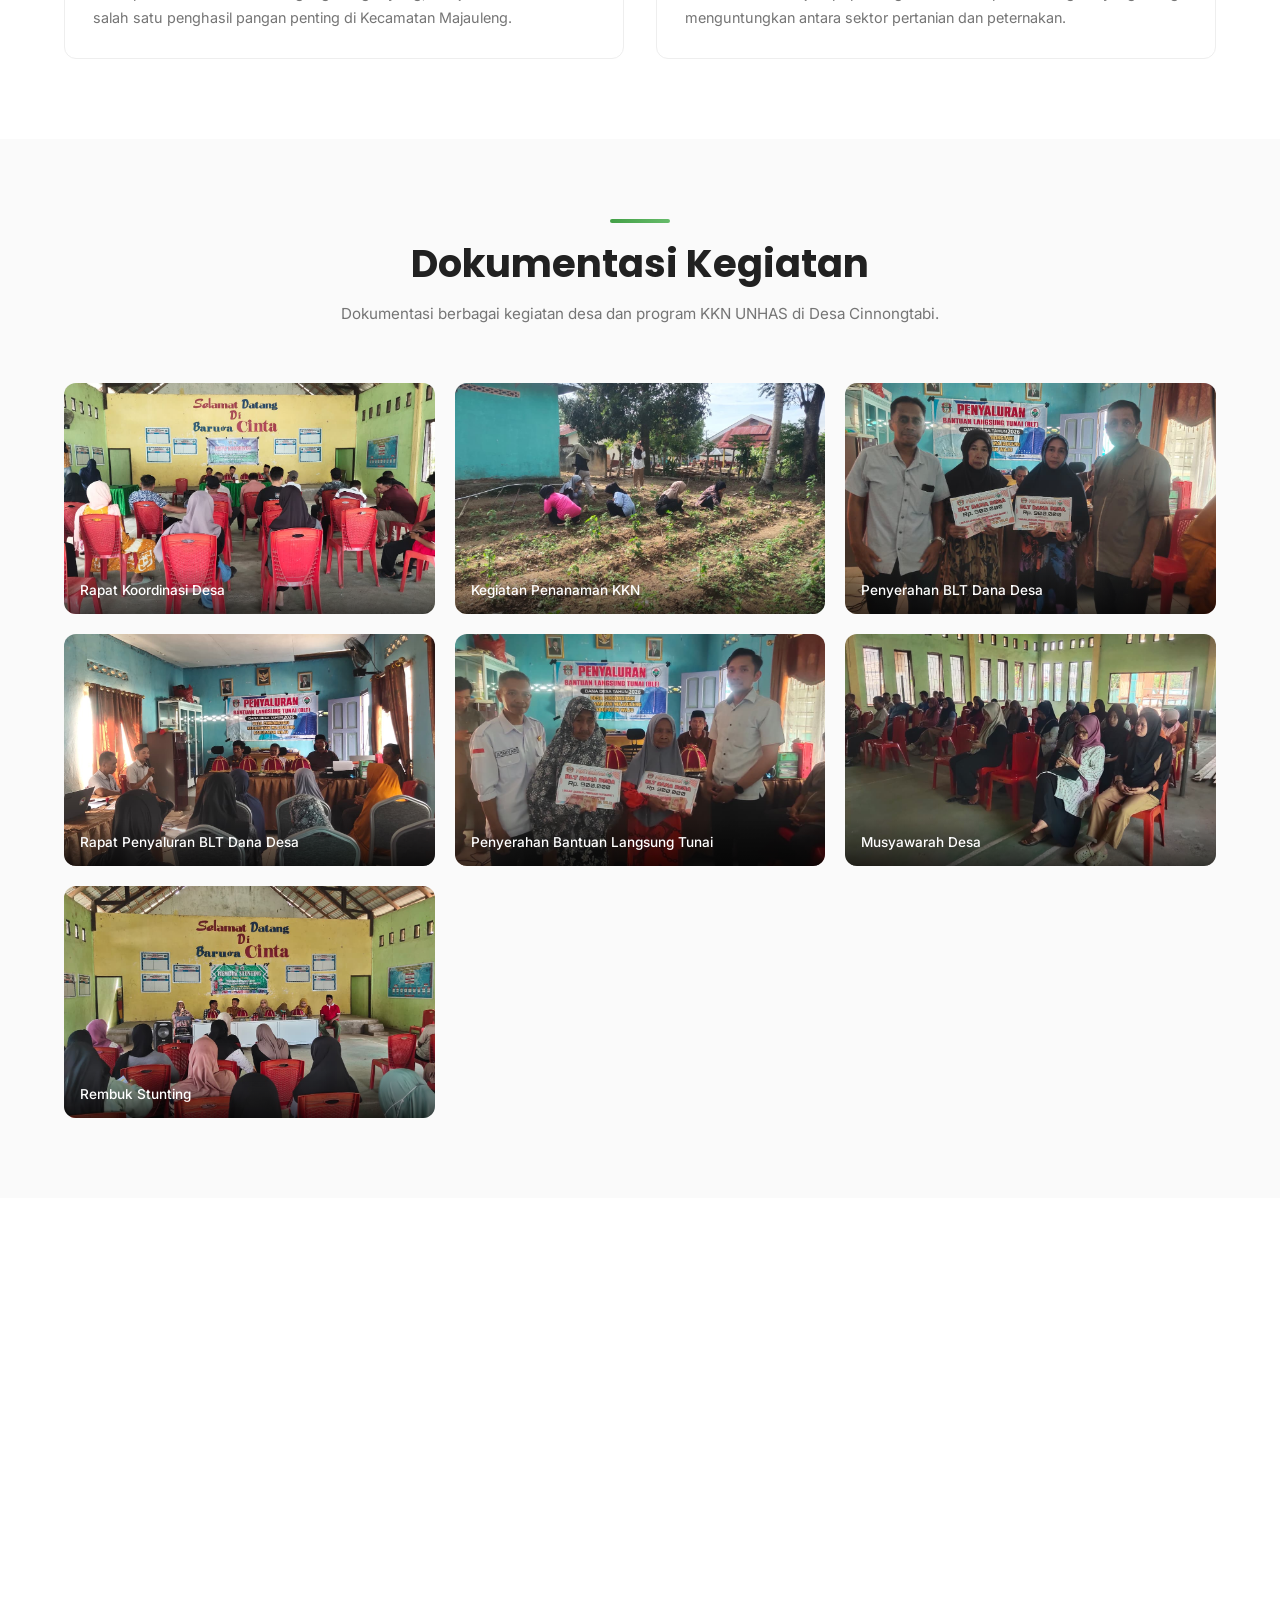
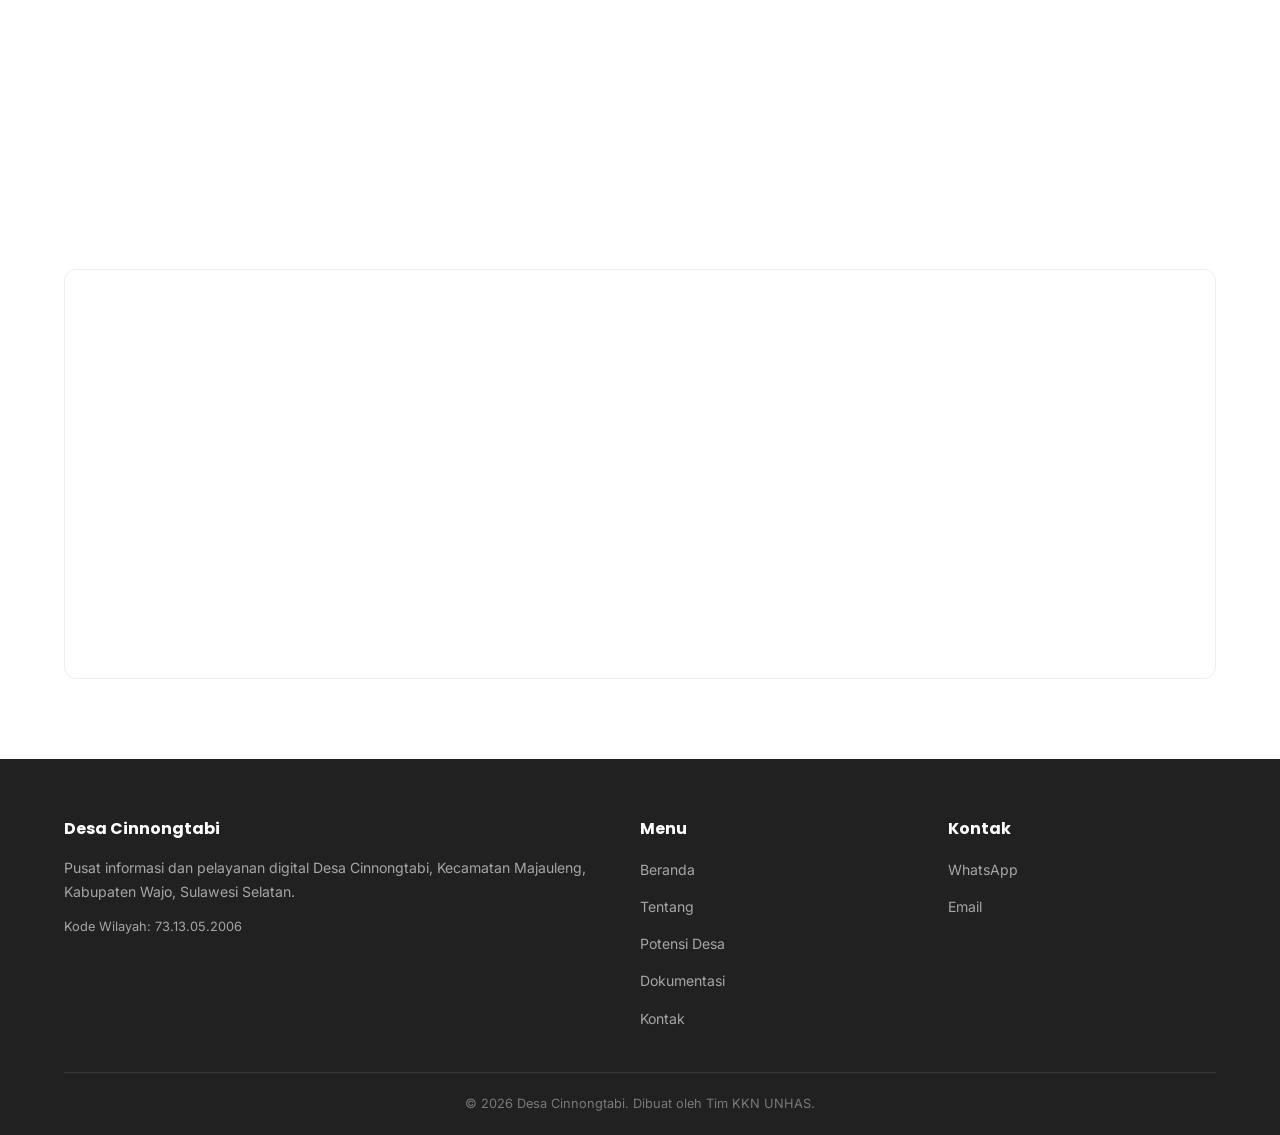
==== commit df8d680c: "feat: ganti emoji card dengan gambar generated" ====
--- a/index.html
+++ b/index.html
@@ -56,17 +56,17 @@
     </div>
     <div class="home-cards">
       <div class="card fade-in">
-        <div class="card__icon">📍</div>
+        <div class="card__thumb"><img src="dokumentasi/card_geografis.png" alt="Letak Geografis"></div>
         <h3>Letak Geografis</h3>
         <p>Terletak di Kecamatan Majauleng, Kabupaten Wajo, Sulawesi Selatan dengan luas wilayah ± 17,85 Km².</p>
       </div>
       <div class="card fade-in">
-        <div class="card__icon">🌾</div>
+        <div class="card__thumb"><img src="dokumentasi/card_pertanian.png" alt="Potensi Pertanian"></div>
         <h3>Potensi Pertanian</h3>
         <p>Sektor unggulan dengan komoditas utama padi dan pengelolaan lahan secara gotong royong.</p>
       </div>
       <div class="card fade-in">
-        <div class="card__icon">🐄</div>
+        <div class="card__thumb"><img src="dokumentasi/card_peternakan.png" alt="Potensi Peternakan"></div>
         <h3>Potensi Peternakan</h3>
         <p>Peternakan sapi turun-temurun dengan integrasi pakan dari limbah pertanian.</p>
       </div>
--- a/style.css
+++ b/style.css
@@ -174,10 +174,35 @@
 .grid-4 { display: grid; grid-template-columns: repeat(4, 1fr); gap: 20px; }
 
 /* ===== RINGKASAN / HOME CARDS ===== */
-.home-cards { display: grid; grid-template-columns: repeat(auto-fit, minmax(280px, 1fr)); gap: 24px; margin-top: 48px; }
-.home-cards .card { text-align: center; }
-.home-cards .card h3 { margin-bottom: 12px; }
-.home-cards .card p { color: var(--gray-600); font-size: .9rem; }
+.home-cards { display: grid; grid-template-columns: repeat(auto-fit, minmax(280px, 1fr)); gap: 28px; margin-top: 48px; }
+.home-cards .card {
+  text-align: center; position: relative; overflow: hidden;
+  padding: 40px 28px 36px; border: none;
+  border-top: 4px solid transparent;
+  background: var(--white);
+  box-shadow: 0 2px 12px rgba(0,0,0,.06);
+}
+.home-cards .card::before {
+  content: ''; position: absolute; top: 0; left: 0; right: 0; height: 4px;
+  background: linear-gradient(90deg, var(--green-600), var(--green-400));
+}
+.home-cards .card::after {
+  content: ''; position: absolute; top: -40px; right: -40px;
+  width: 100px; height: 100px; border-radius: 50%;
+  background: linear-gradient(135deg, var(--green-50), transparent);
+  opacity: 0; transition: opacity .4s ease;
+}
+.home-cards .card:hover::after { opacity: 1; }
+.home-cards .card:hover { box-shadow: 0 12px 32px rgba(46,125,50,.12); transform: translateY(-6px); }
+.home-cards .card .card__thumb {
+  width: 100%; height: 160px; border-radius: 12px; overflow: hidden; margin-bottom: 20px;
+}
+.home-cards .card .card__thumb img {
+  width: 100%; height: 100%; object-fit: cover; transition: transform .5s ease;
+}
+.home-cards .card:hover .card__thumb img { transform: scale(1.08); }
+.home-cards .card h3 { margin-bottom: 12px; font-size: 1.15rem; }
+.home-cards .card p { color: var(--gray-600); font-size: .9rem; line-height: 1.7; }
 
 /* ===== ABOUT — SEJARAH ===== */
 .timeline { position: relative; padding-left: 32px; }
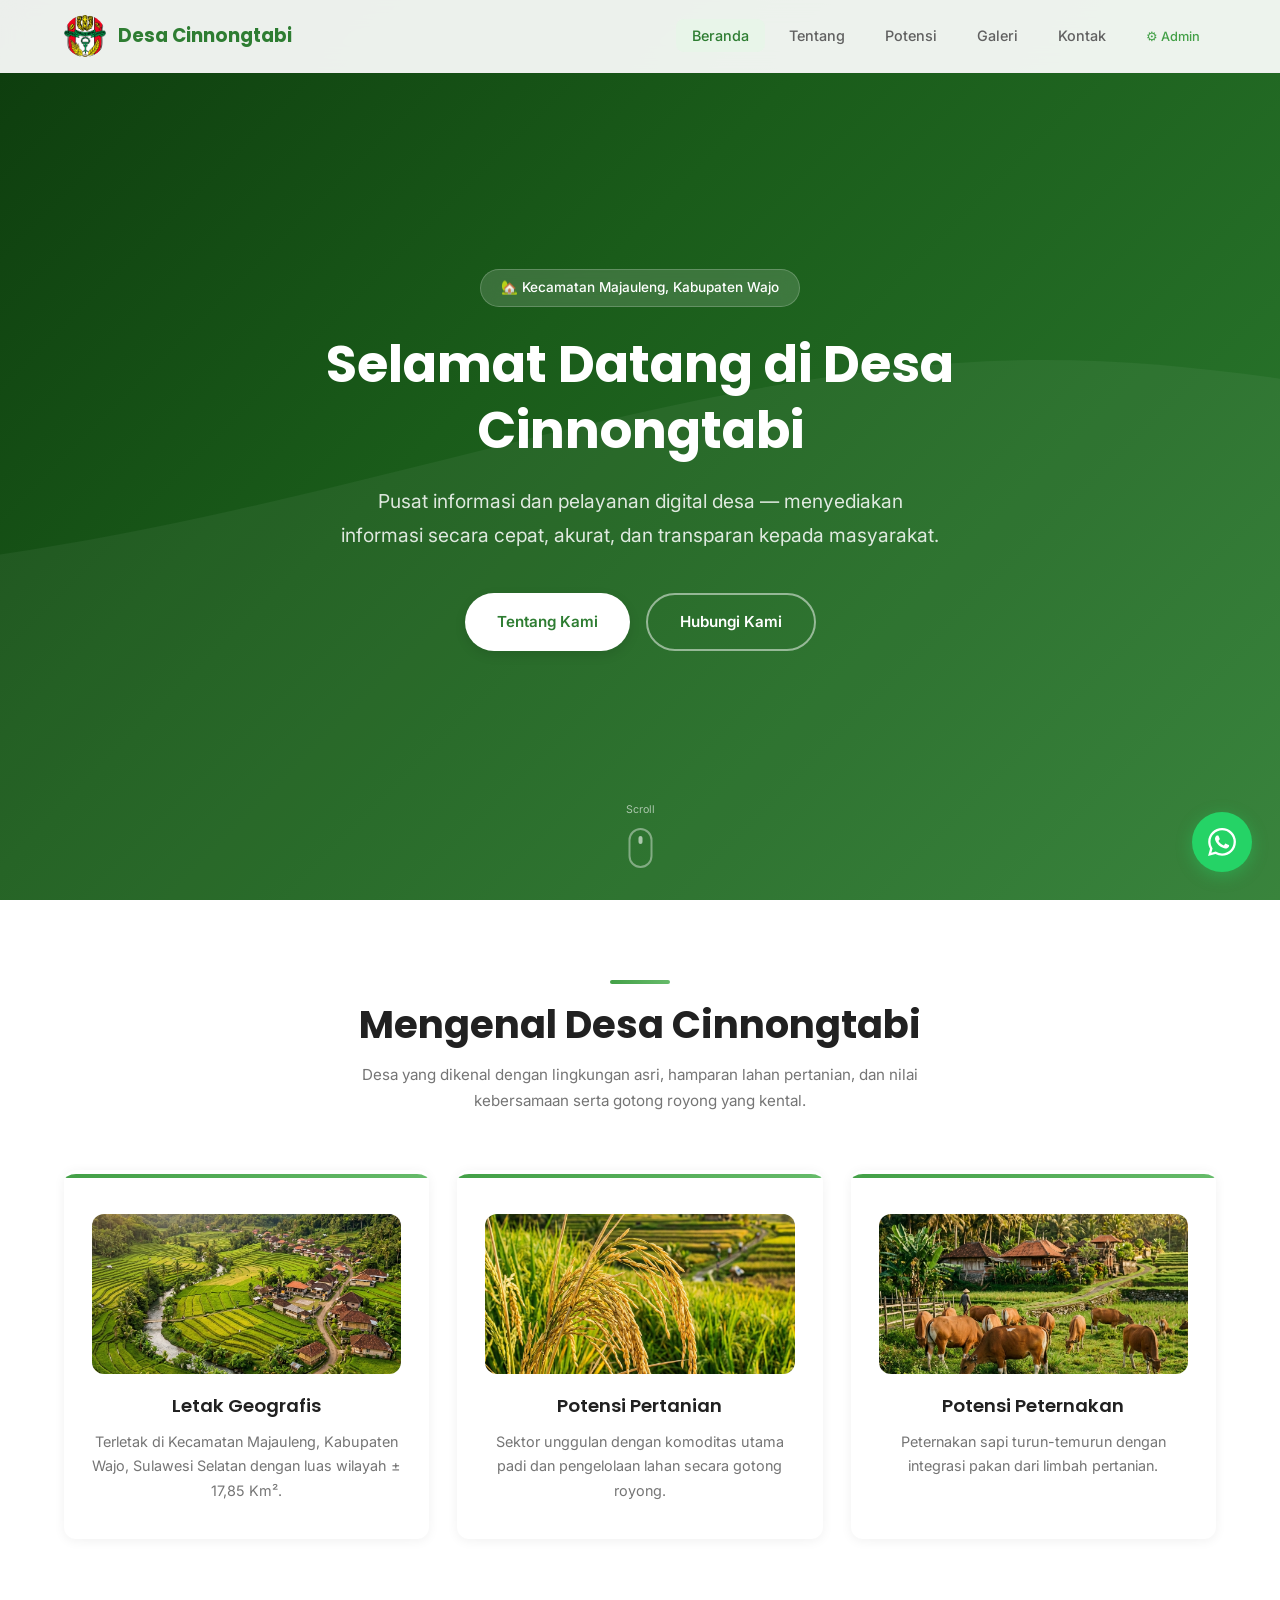
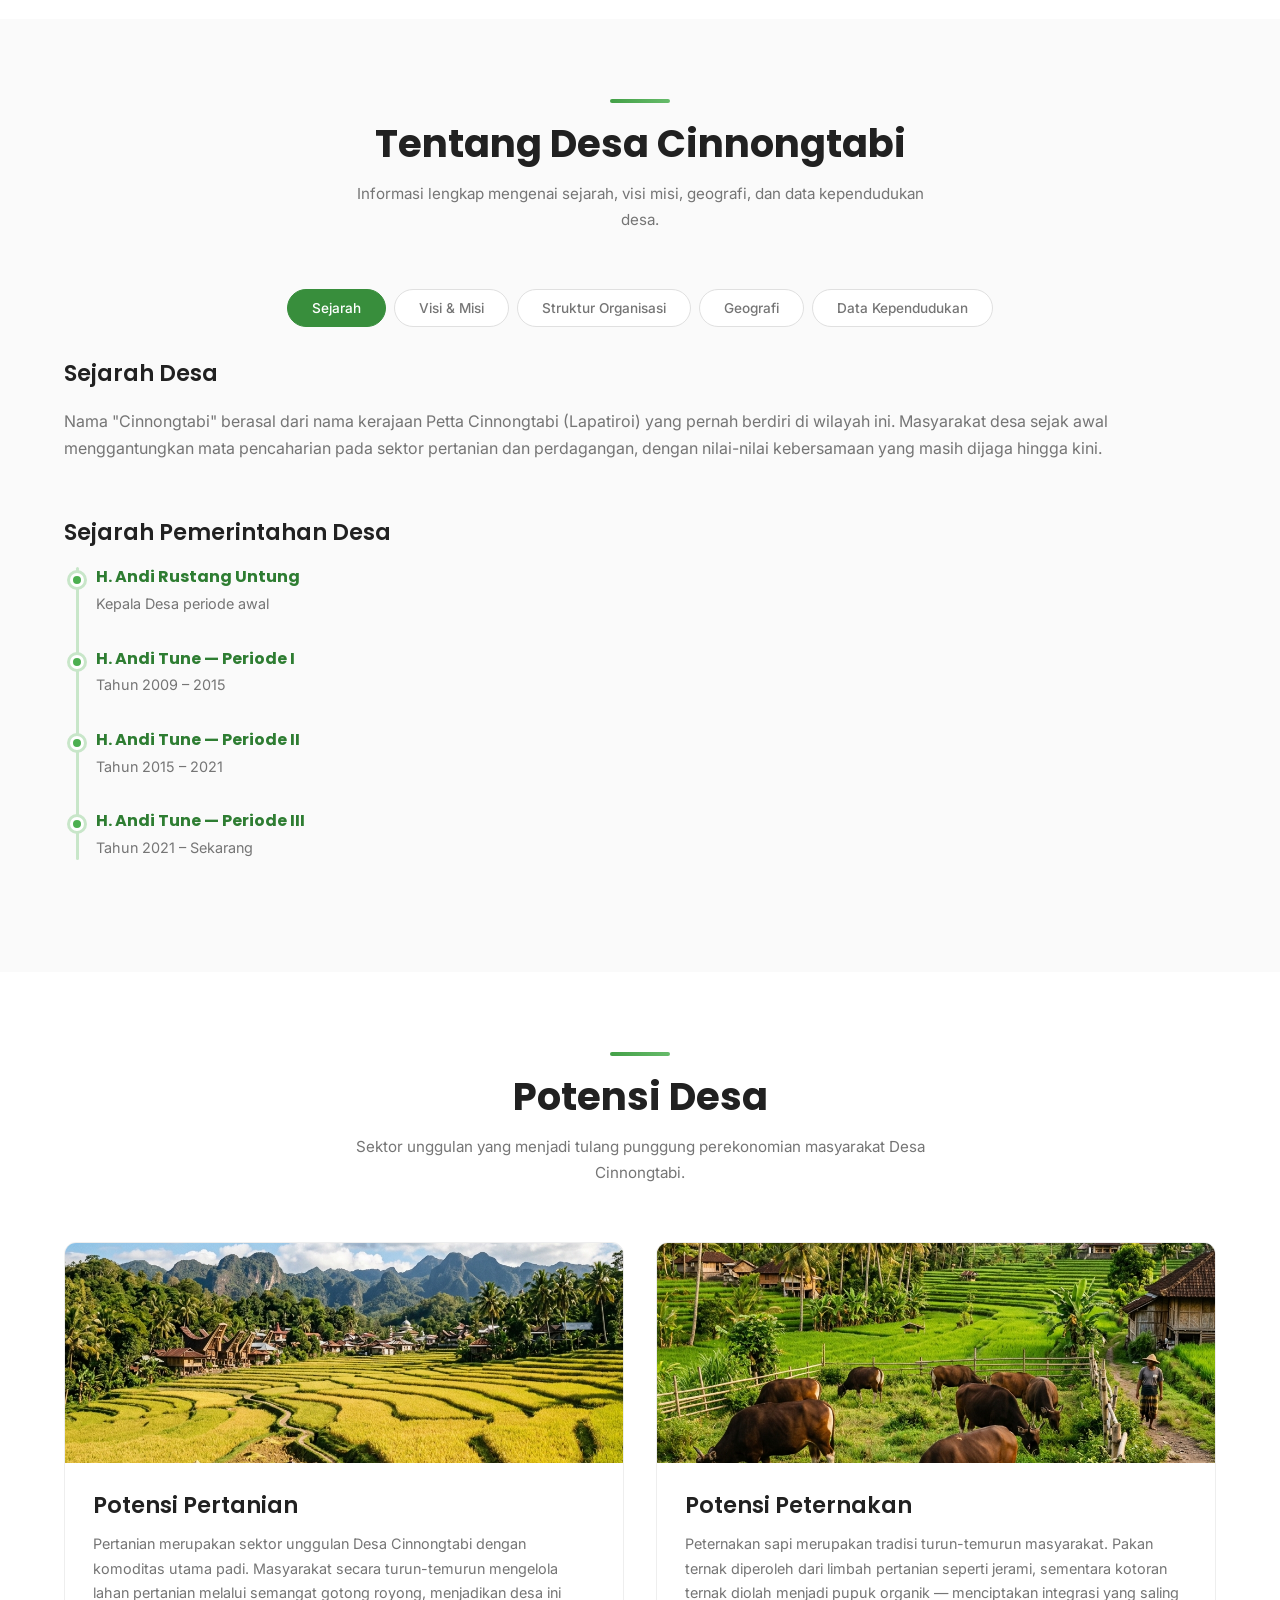
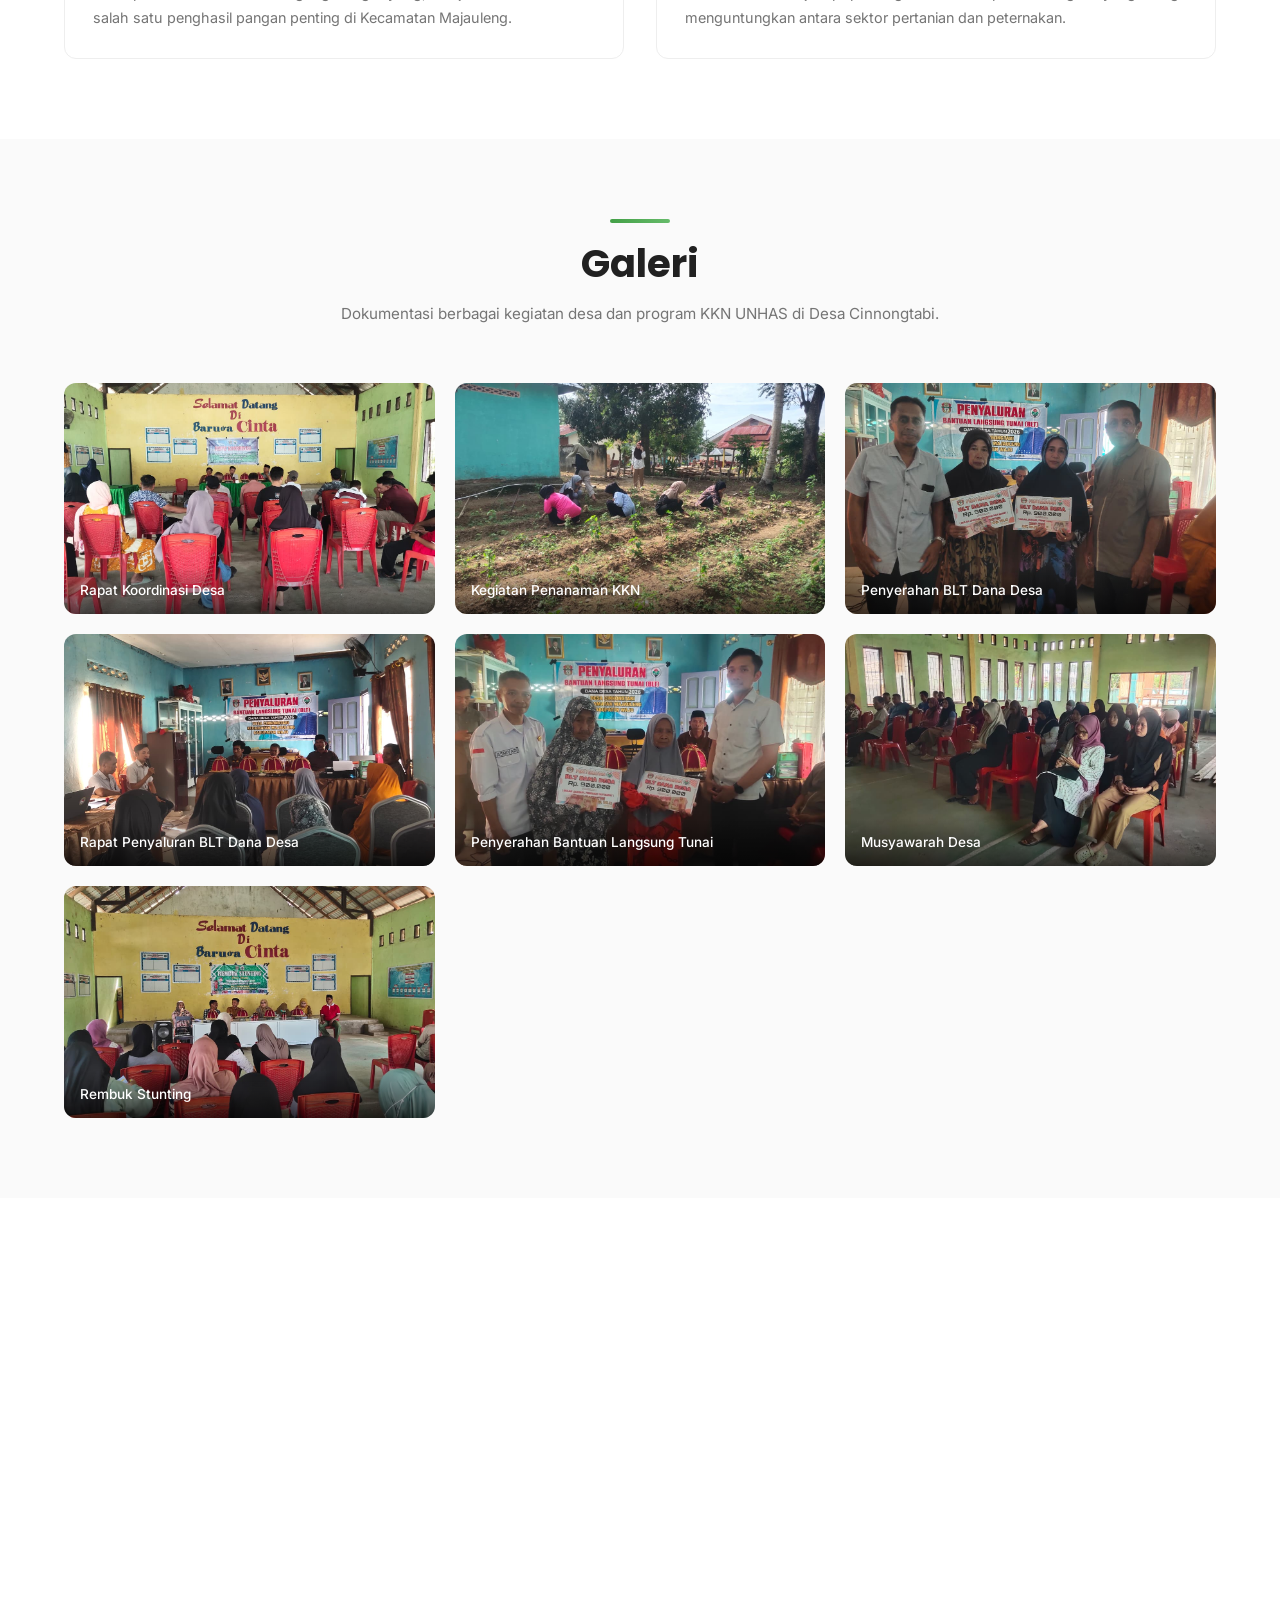
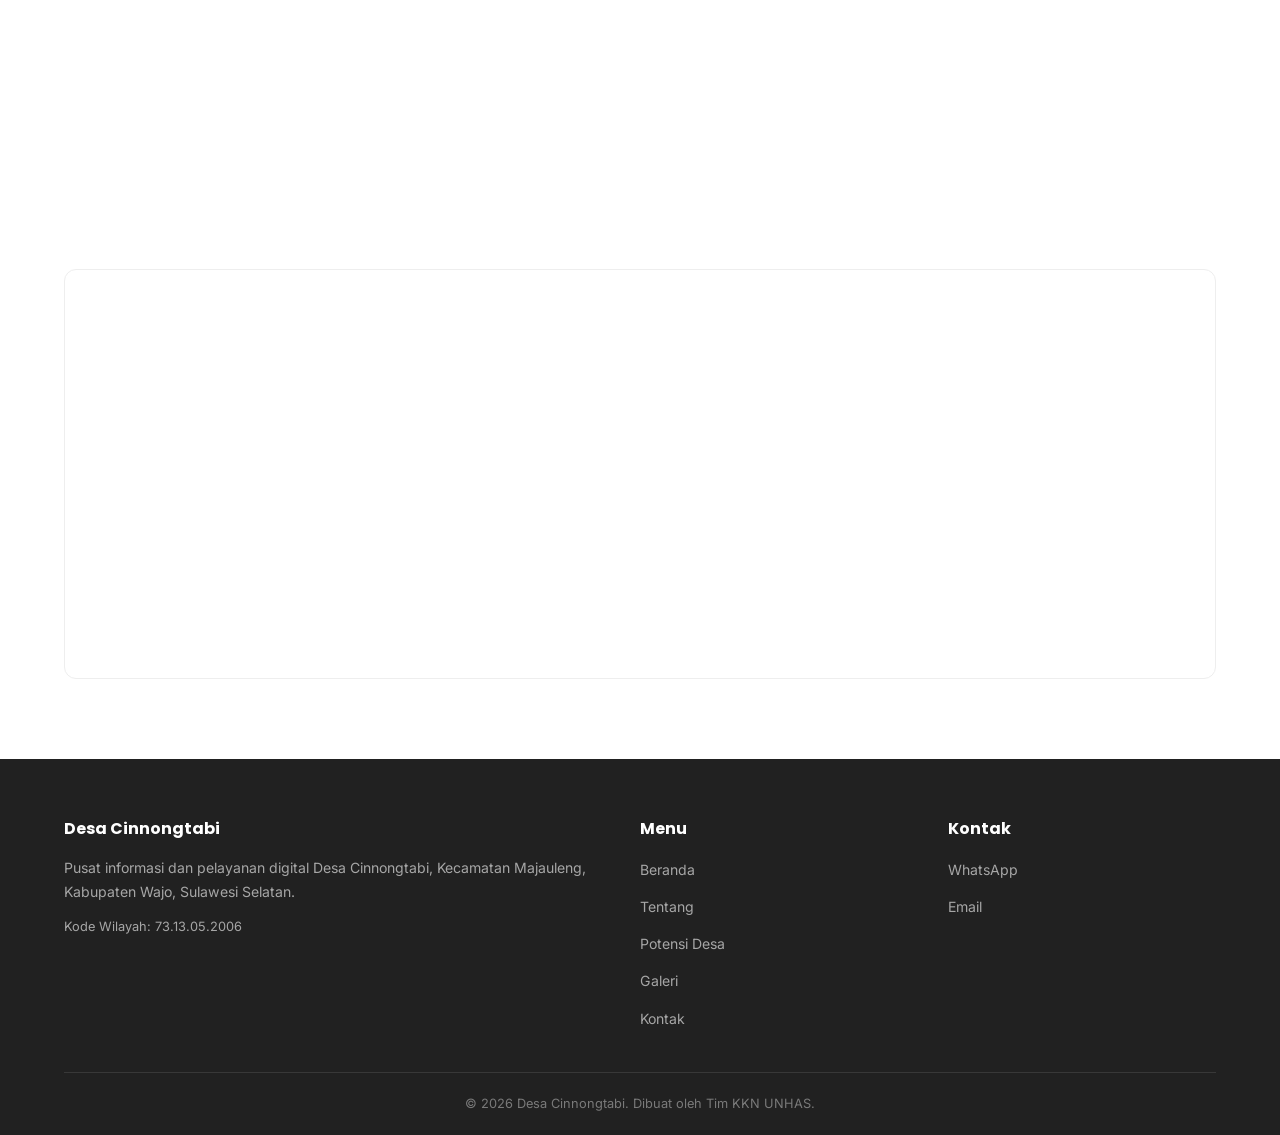
==== commit 3607e497: "rename: dokumentasi menjadi galeri" ====
--- a/index.html
+++ b/index.html
@@ -25,7 +25,7 @@
       <li><a href="#beranda" class="active">Beranda</a></li>
       <li><a href="#tentang">Tentang</a></li>
       <li><a href="#potensi">Potensi</a></li>
-      <li><a href="#dokumentasi">Dokumentasi</a></li>
+      <li><a href="#galeri">Galeri</a></li>
       <li><a href="#kontak">Kontak</a></li>
       <li><a href="admin.html" style="color:var(--green-600);font-size:.8rem">⚙ Admin</a></li>
     </ul>
@@ -285,12 +285,12 @@
 
 
 
-<!-- DOKUMENTASI KEGIATAN -->
-<section id="dokumentasi">
+<!-- GALERI -->
+<section id="galeri">
   <div class="container">
     <div class="section__header fade-in">
       <div class="accent-line"></div>
-      <h2>Dokumentasi Kegiatan</h2>
+      <h2>Galeri</h2>
       <p>Dokumentasi berbagai kegiatan desa dan program KKN UNHAS di Desa Cinnongtabi.</p>
     </div>
     <div class="doc-grid fade-in">
@@ -384,7 +384,7 @@
           <li><a href="#tentang">Tentang</a></li>
           <li><a href="#potensi">Potensi Desa</a></li>
 
-          <li><a href="#dokumentasi">Dokumentasi</a></li>
+          <li><a href="#galeri">Galeri</a></li>
           <li><a href="#kontak">Kontak</a></li>
         </ul>
       </div>
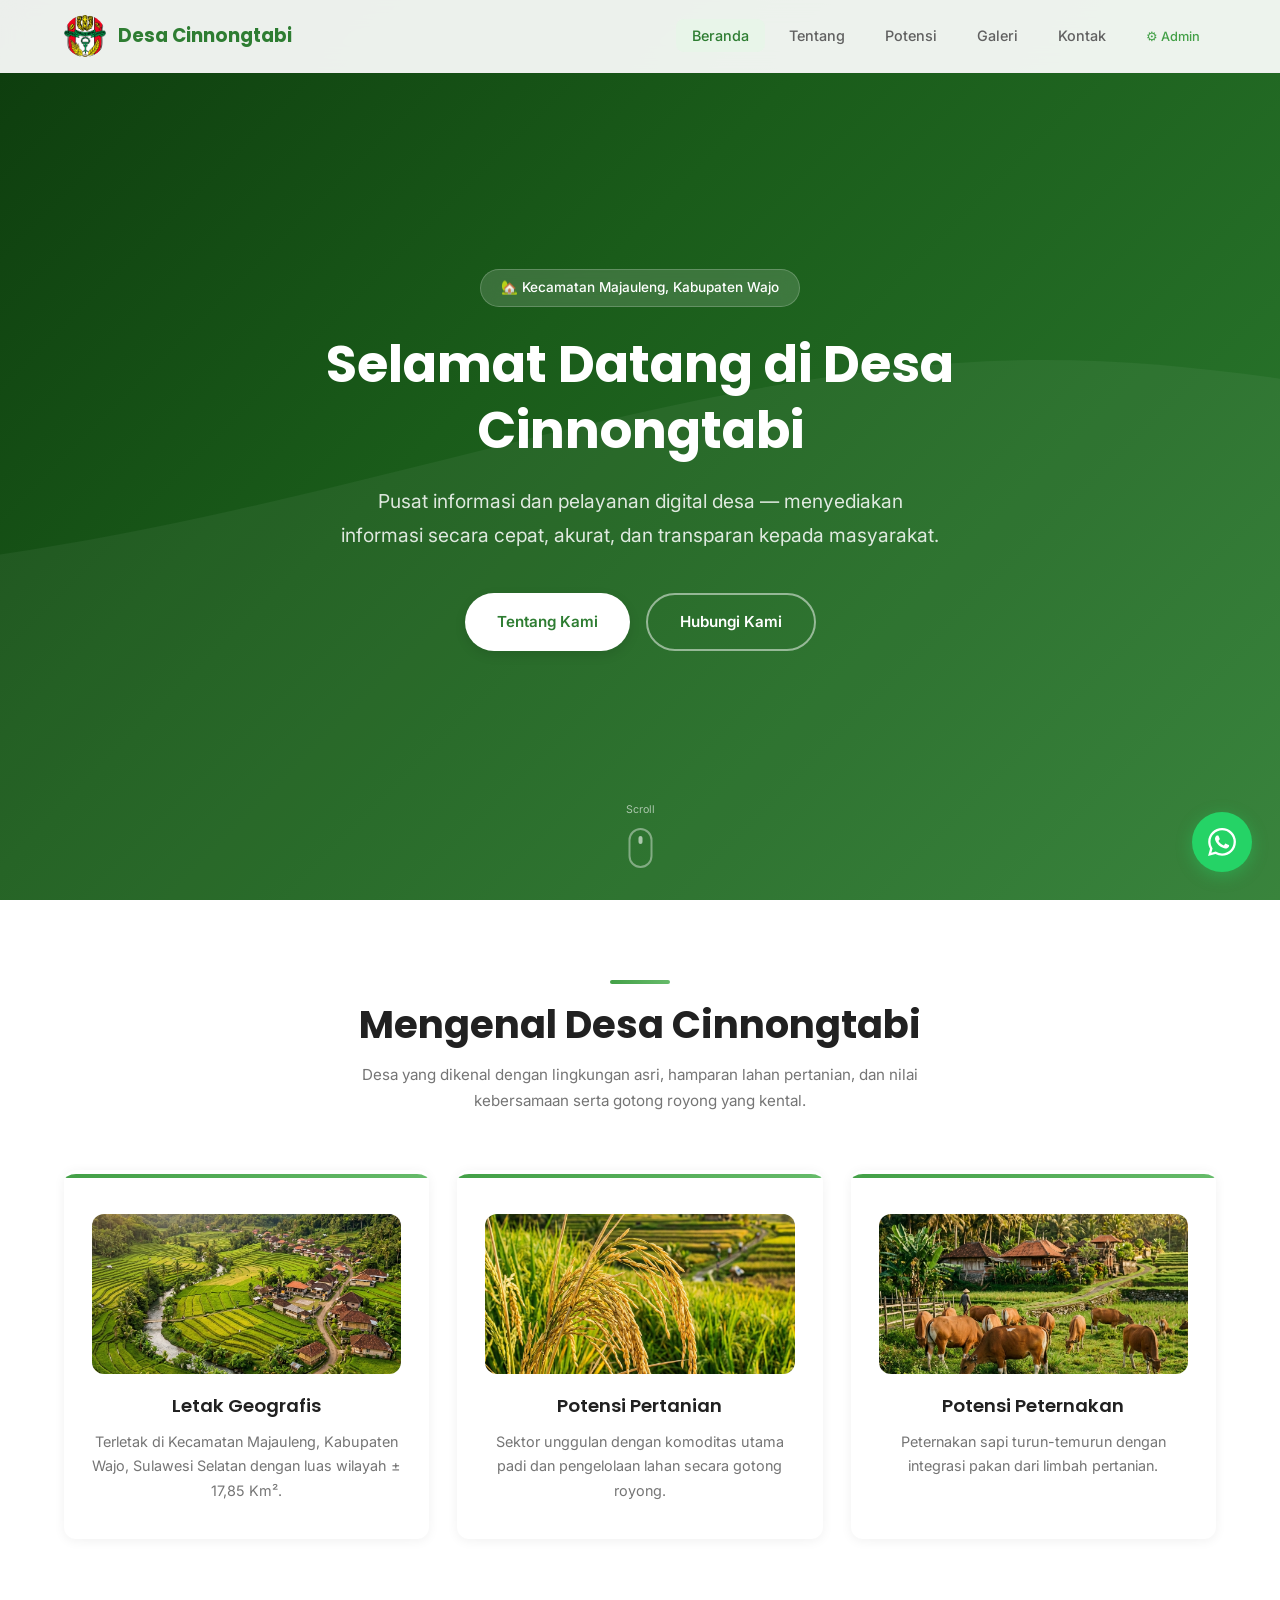
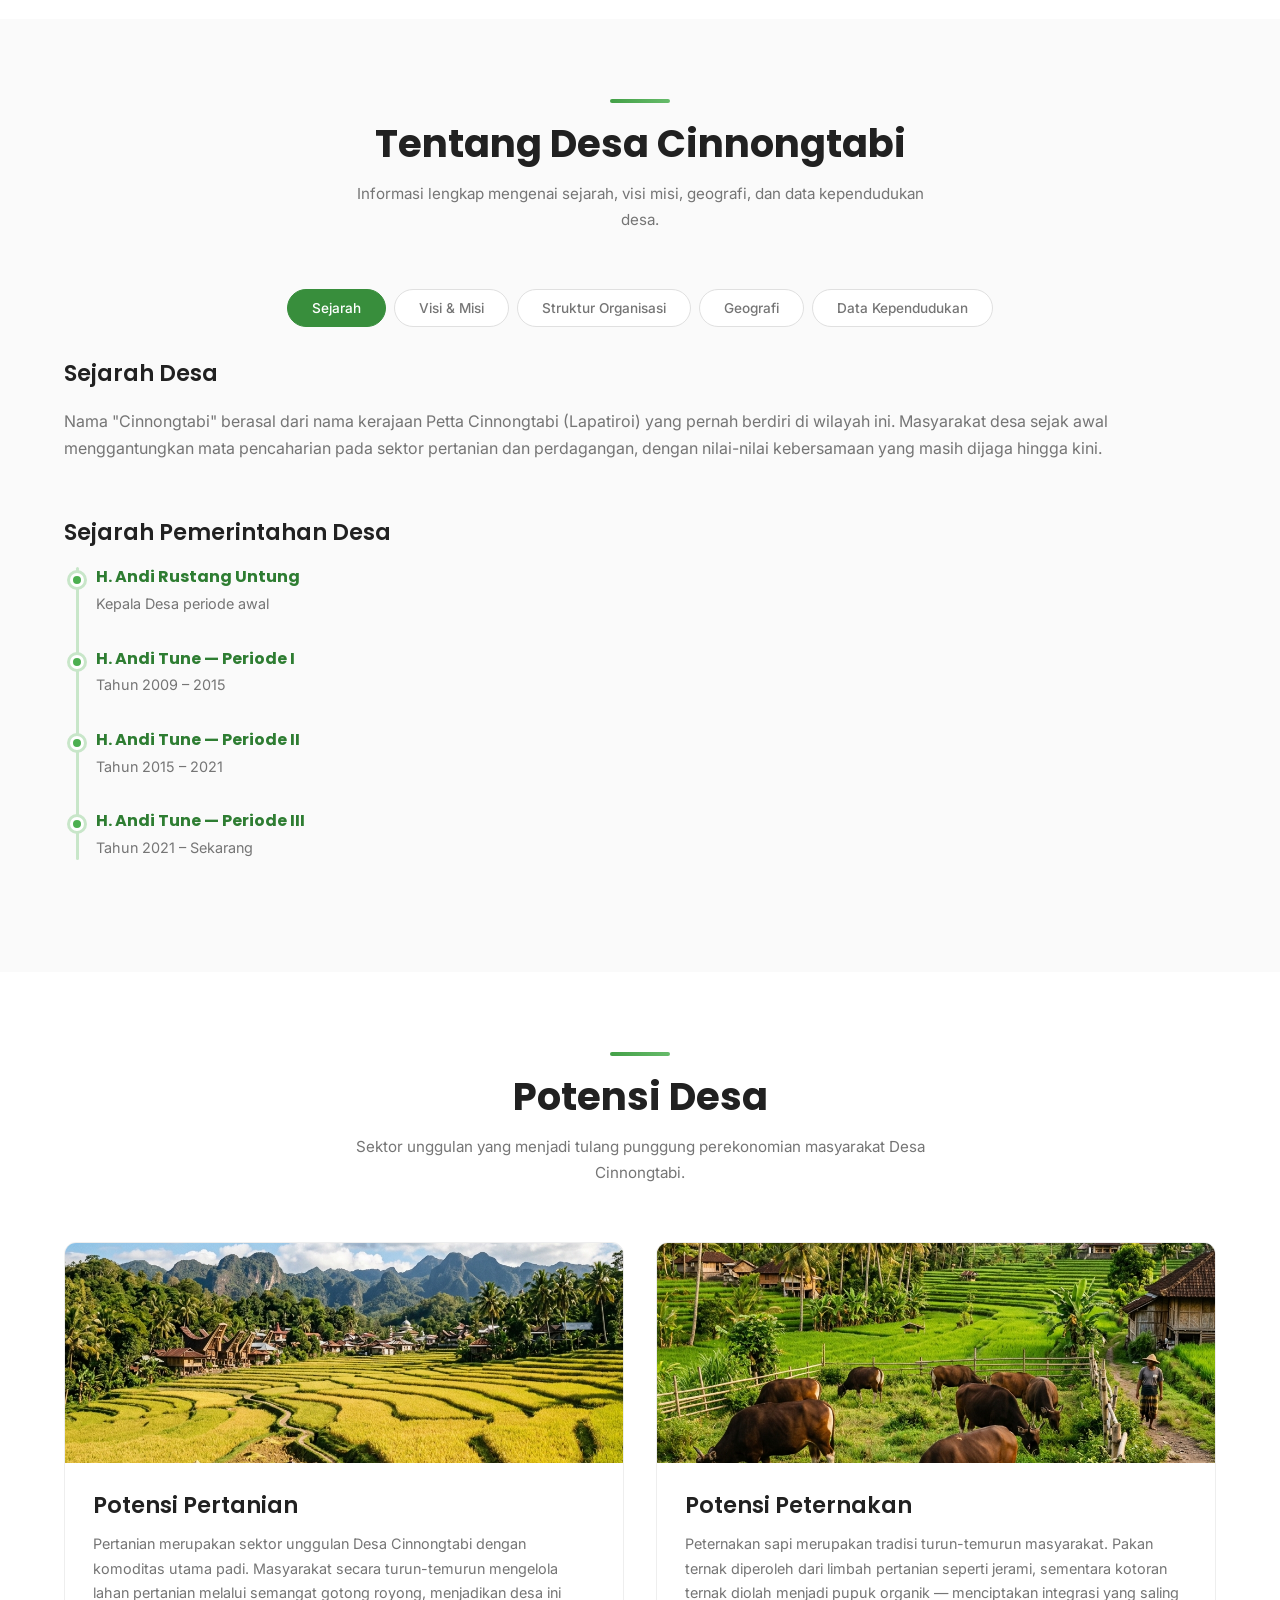
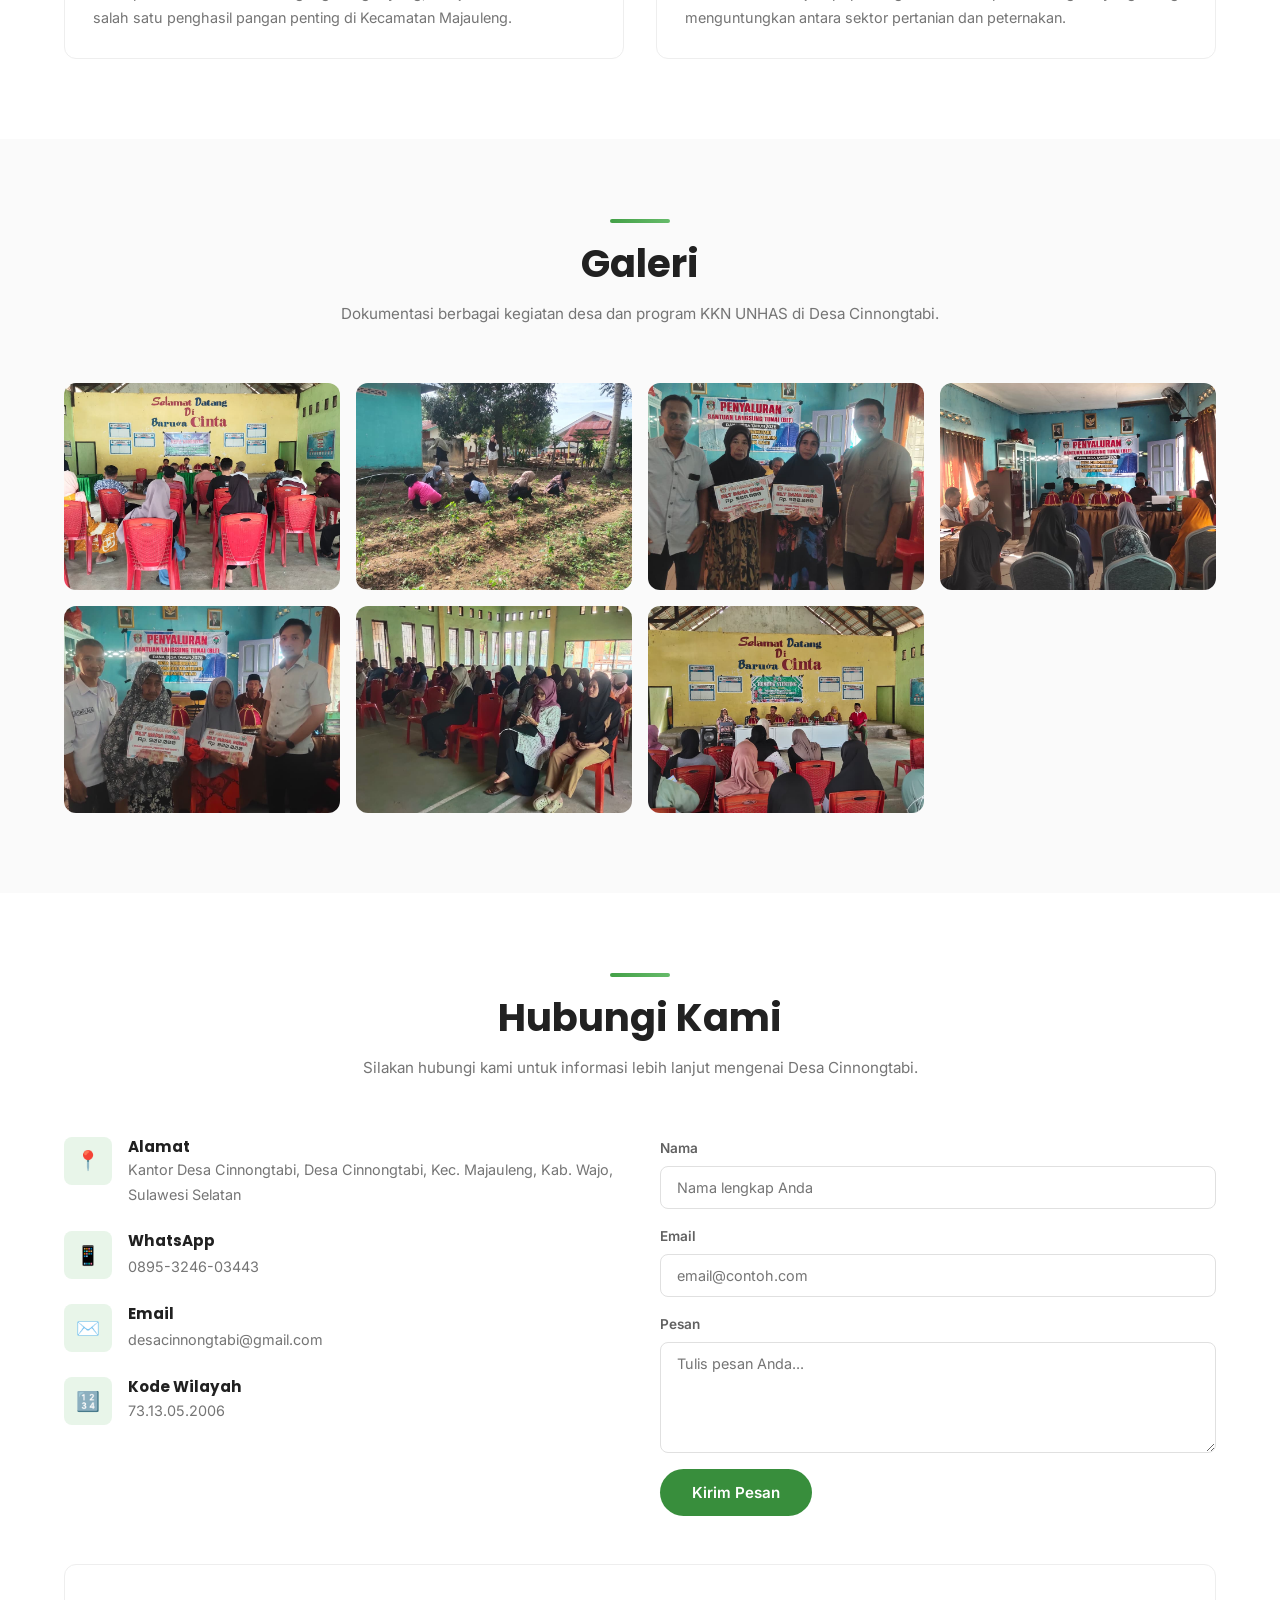
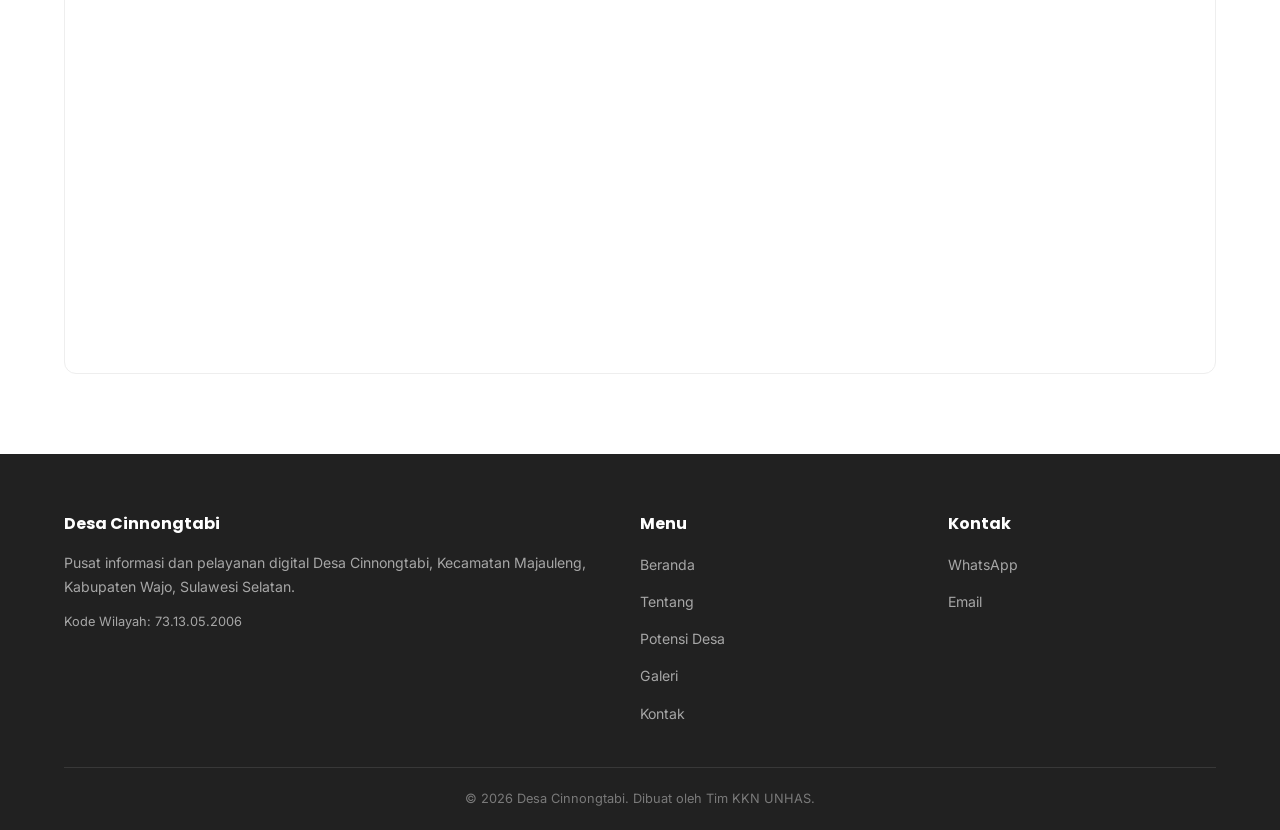
==== commit 3128b6e4: "feat: gabungkan dokumentasi dan galeri jadi satu sistem" ====
--- a/index.html
+++ b/index.html
@@ -293,34 +293,27 @@
       <h2>Galeri</h2>
       <p>Dokumentasi berbagai kegiatan desa dan program KKN UNHAS di Desa Cinnongtabi.</p>
     </div>
-    <div class="doc-grid fade-in">
-      <div class="doc-item">
-        <img src="dokumentasi/dokumentasi 1.jpeg" alt="Rapat Koordinasi Desa di Baruga Cinta">
-        <div class="doc-item__caption">Rapat Koordinasi Desa</div>
-      </div>
-      <div class="doc-item">
-        <img src="dokumentasi/dokumentasi 2.jpeg" alt="Kegiatan Penanaman oleh Tim KKN">
-        <div class="doc-item__caption">Kegiatan Penanaman KKN</div>
-      </div>
-      <div class="doc-item">
-        <img src="dokumentasi/dokumentasi 3.jpeg" alt="Penyerahan BLT Dana Desa kepada Warga">
-        <div class="doc-item__caption">Penyerahan BLT Dana Desa</div>
-      </div>
-      <div class="doc-item">
-        <img src="dokumentasi/dokumentasi 4.jpeg" alt="Rapat Penyaluran BLT Dana Desa Tahun 2026">
-        <div class="doc-item__caption">Rapat Penyaluran BLT Dana Desa</div>
-      </div>
-      <div class="doc-item">
-        <img src="dokumentasi/dokumentasi 5.jpeg" alt="Penyerahan Bantuan Langsung Tunai kepada Warga">
-        <div class="doc-item__caption">Penyerahan Bantuan Langsung Tunai</div>
-      </div>
-      <div class="doc-item">
-        <img src="dokumentasi/dokumentasi 6.jpeg" alt="Peserta Musyawarah Desa di Baruga">
-        <div class="doc-item__caption">Musyawarah Desa</div>
-      </div>
-      <div class="doc-item">
-        <img src="dokumentasi/dokumentasi 7.jpeg" alt="Rembuk Stunting di Baruga Cinta">
-        <div class="doc-item__caption">Rembuk Stunting</div>
+    <div class="gallery-grid fade-in" id="galleryGrid">
+      <div class="gallery-item">
+        <img src="dokumentasi/dokumentasi 1.jpeg" alt="Rapat Koordinasi Desa">
+      </div>
+      <div class="gallery-item">
+        <img src="dokumentasi/dokumentasi 2.jpeg" alt="Kegiatan Penanaman KKN">
+      </div>
+      <div class="gallery-item">
+        <img src="dokumentasi/dokumentasi 3.jpeg" alt="Penyerahan BLT Dana Desa">
+      </div>
+      <div class="gallery-item">
+        <img src="dokumentasi/dokumentasi 4.jpeg" alt="Rapat Penyaluran BLT Dana Desa">
+      </div>
+      <div class="gallery-item">
+        <img src="dokumentasi/dokumentasi 5.jpeg" alt="Penyerahan Bantuan Langsung Tunai">
+      </div>
+      <div class="gallery-item">
+        <img src="dokumentasi/dokumentasi 6.jpeg" alt="Musyawarah Desa">
+      </div>
+      <div class="gallery-item">
+        <img src="dokumentasi/dokumentasi 7.jpeg" alt="Rembuk Stunting">
       </div>
     </div>
   </div>
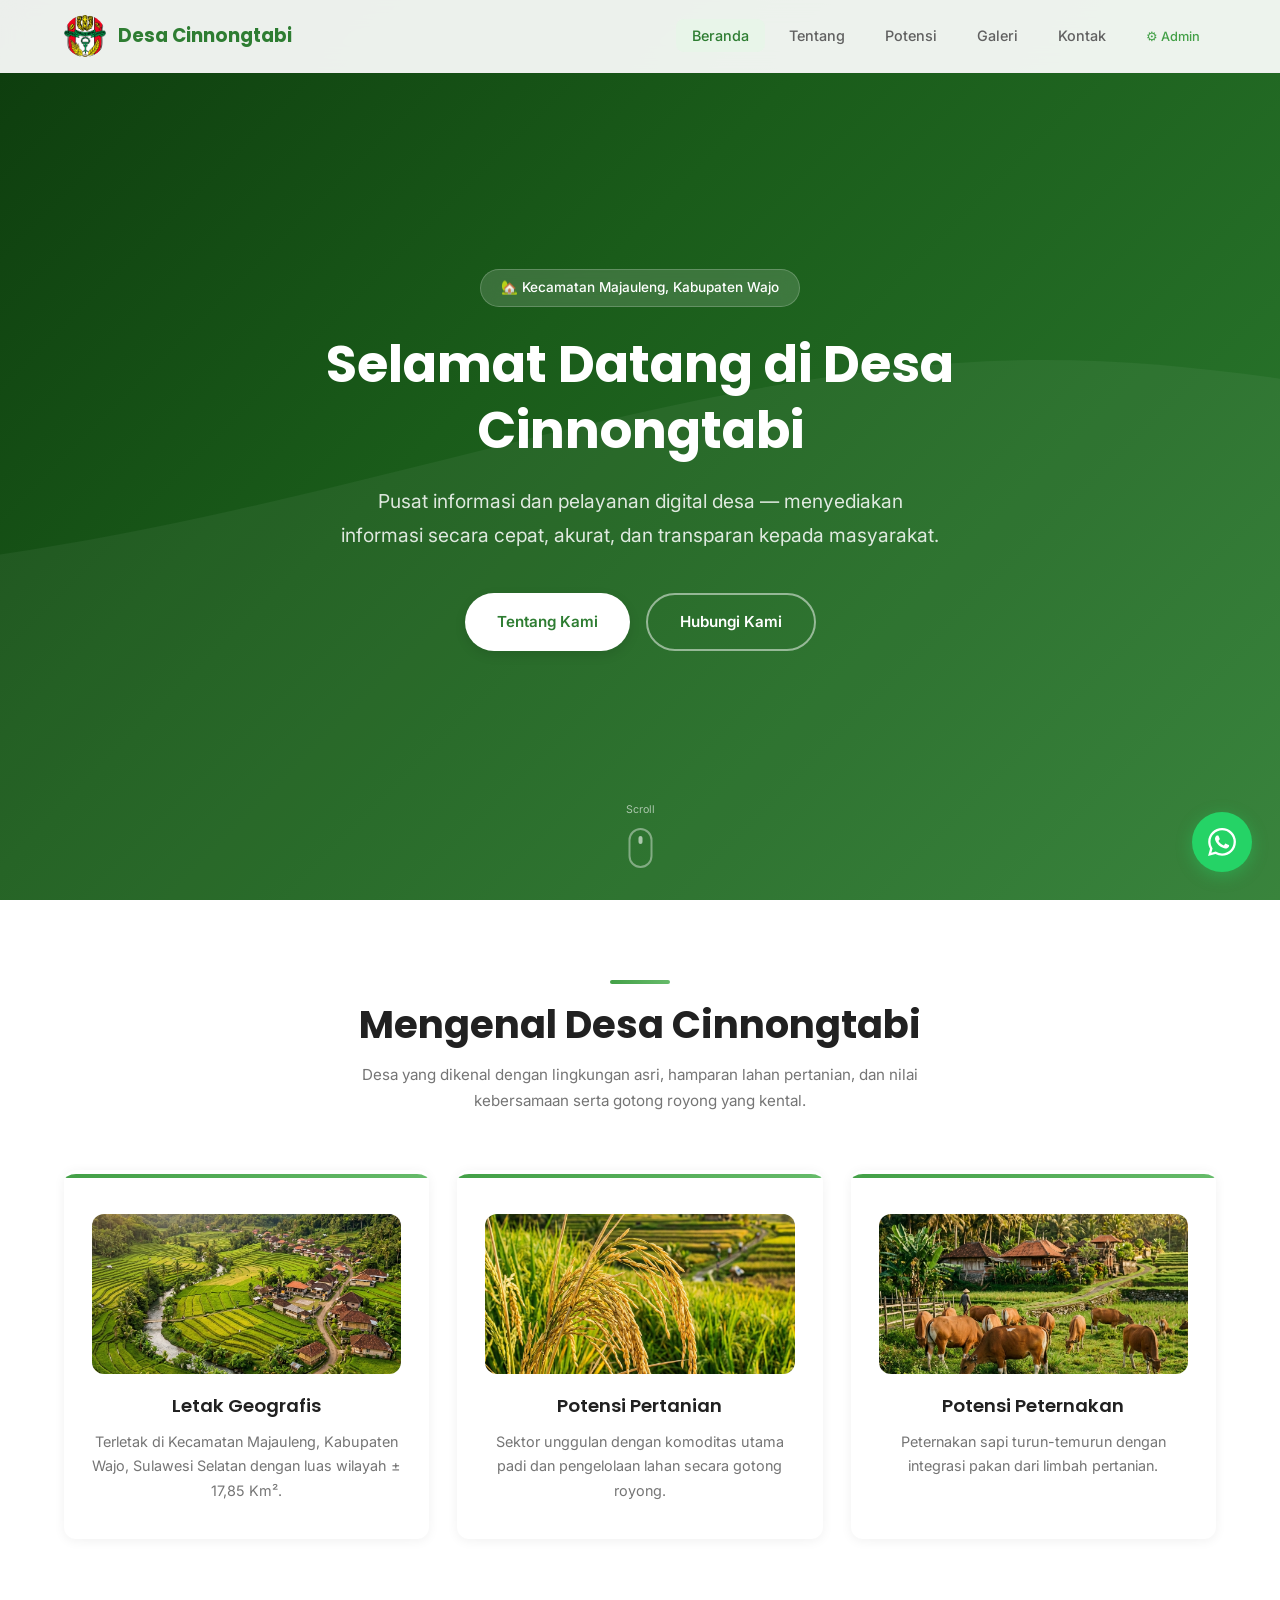
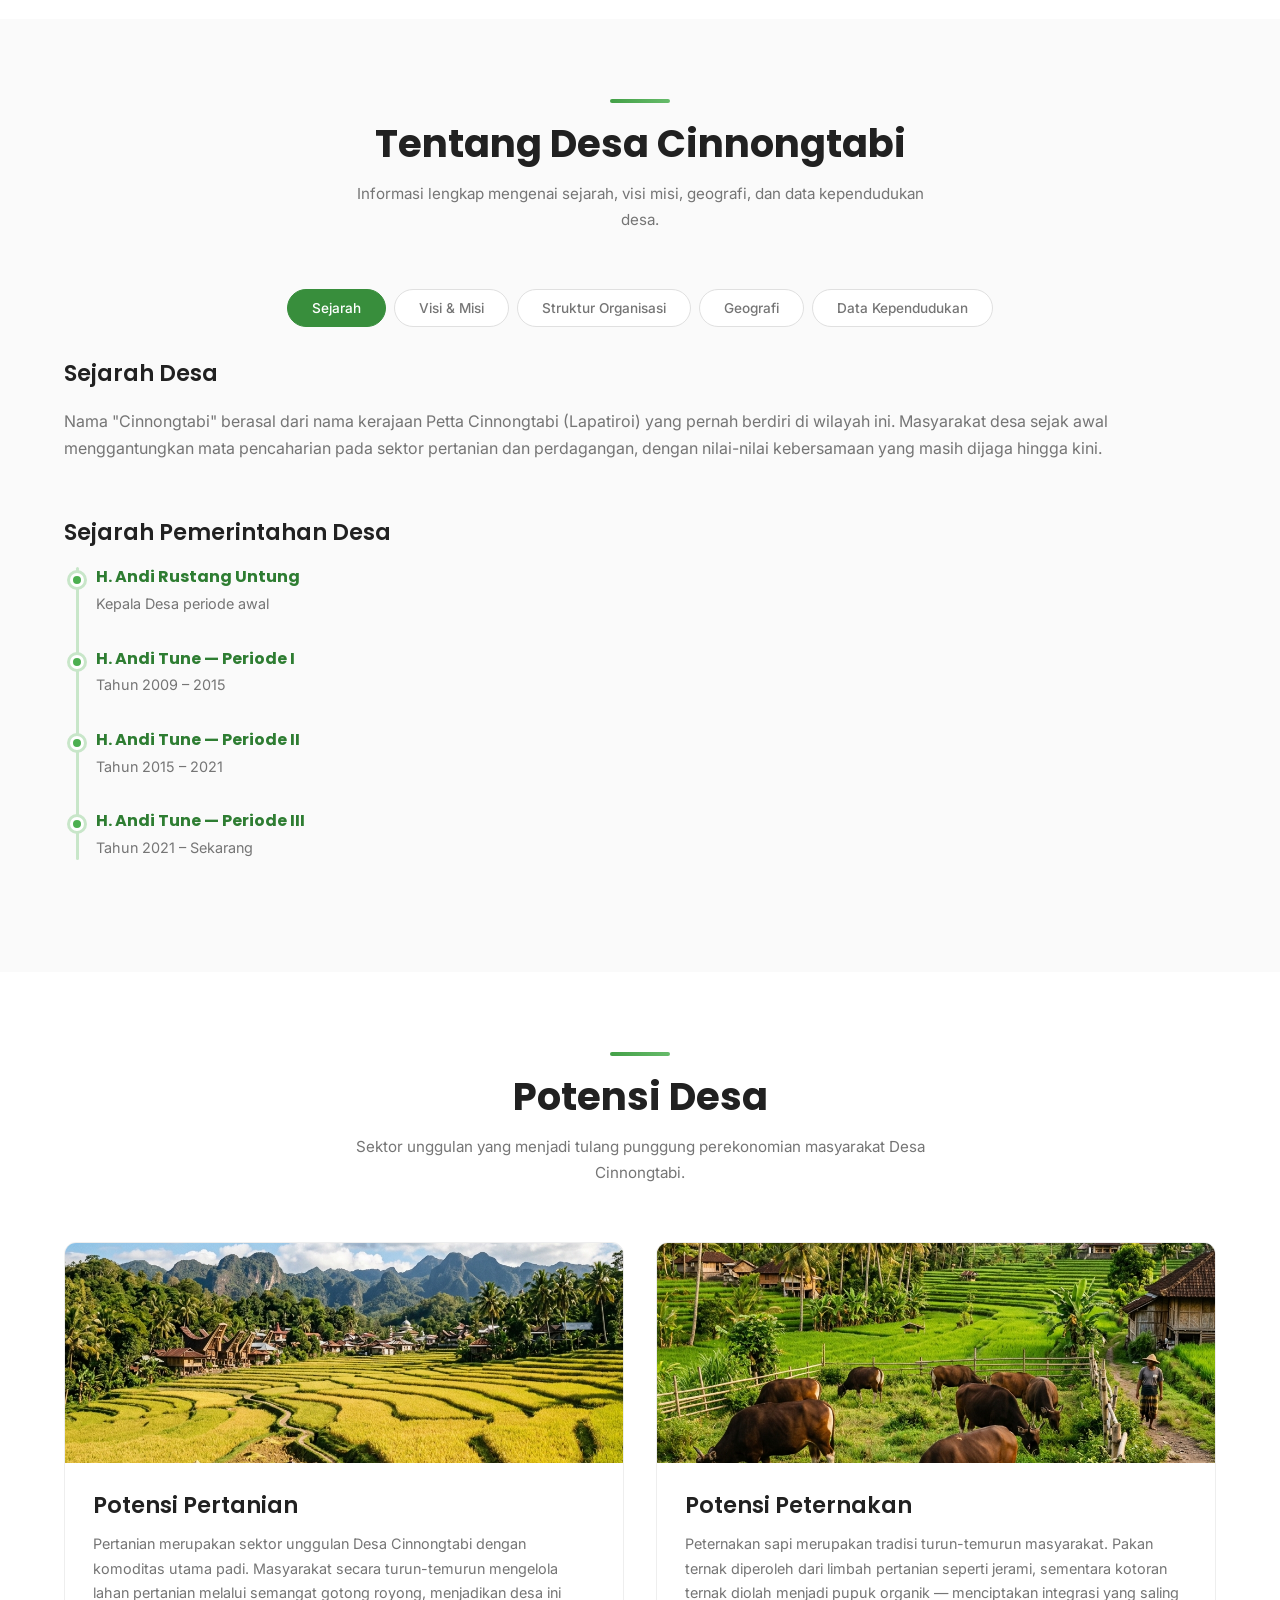
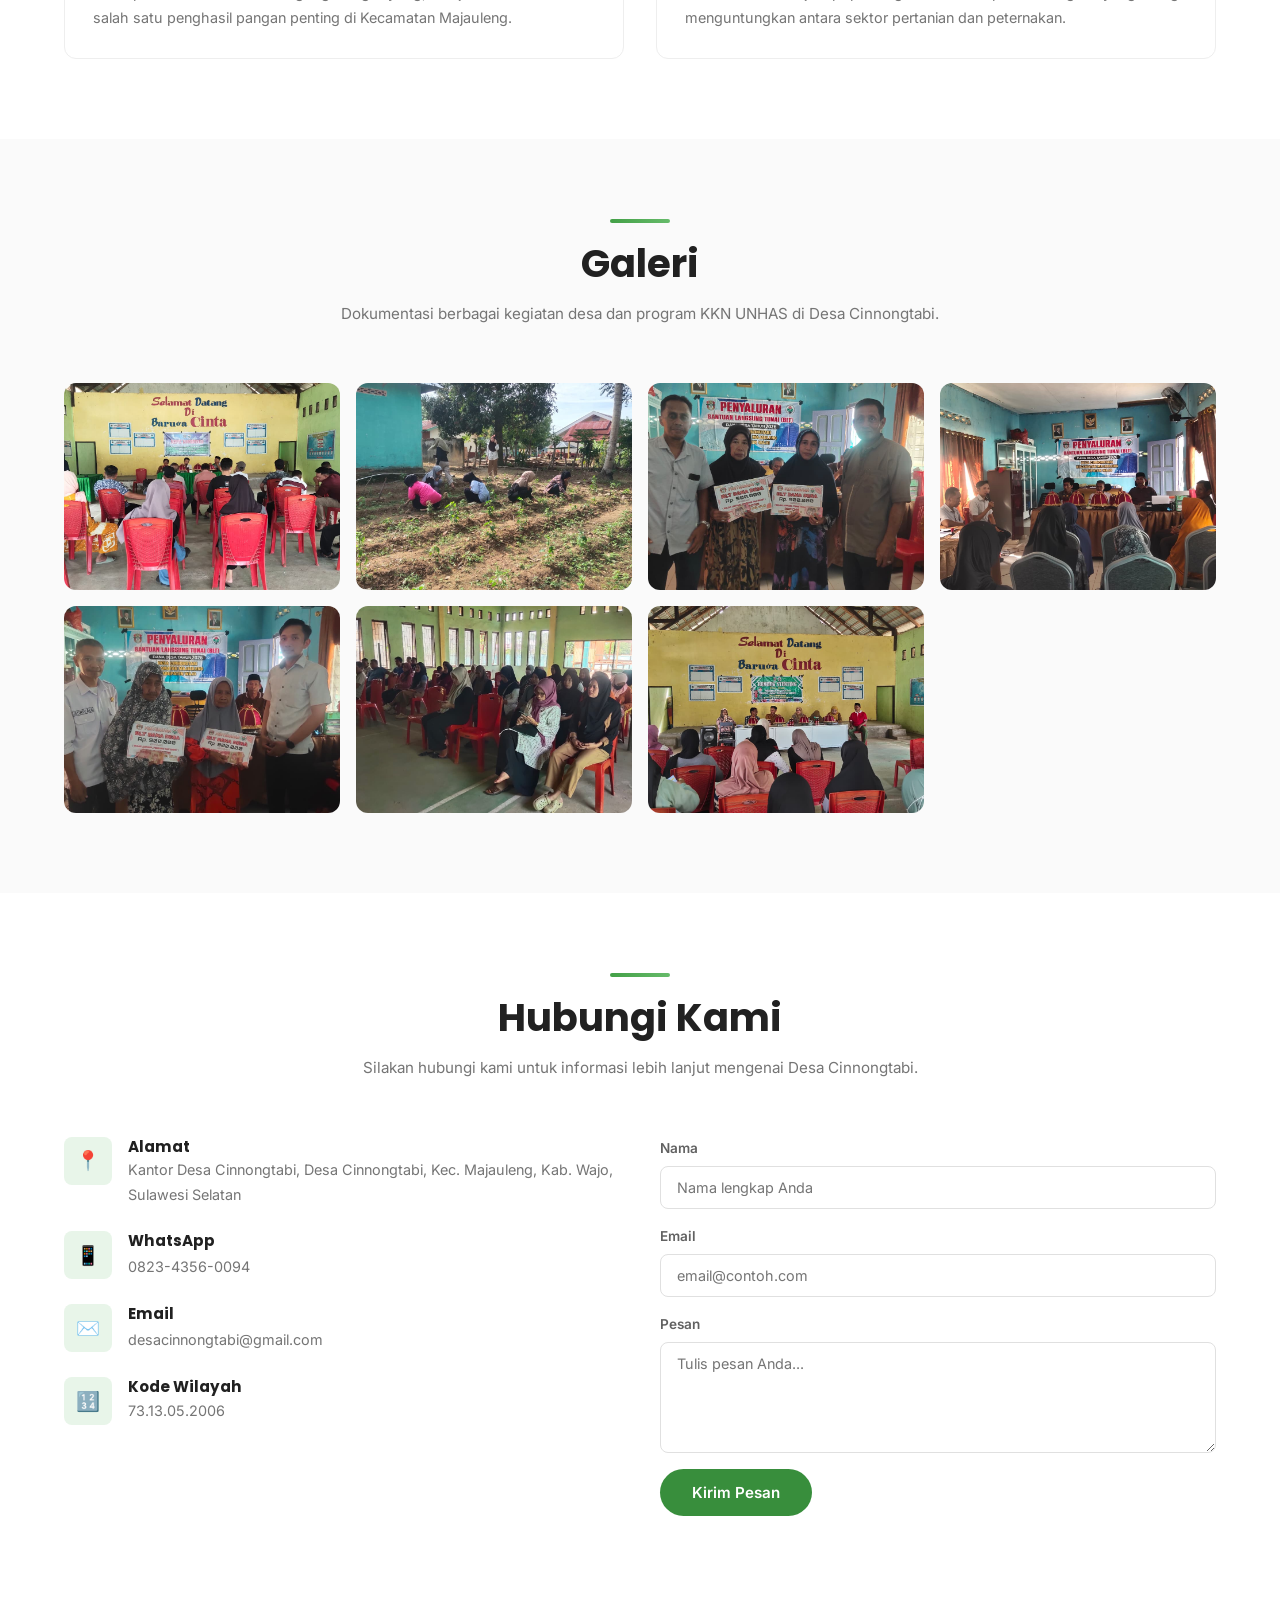
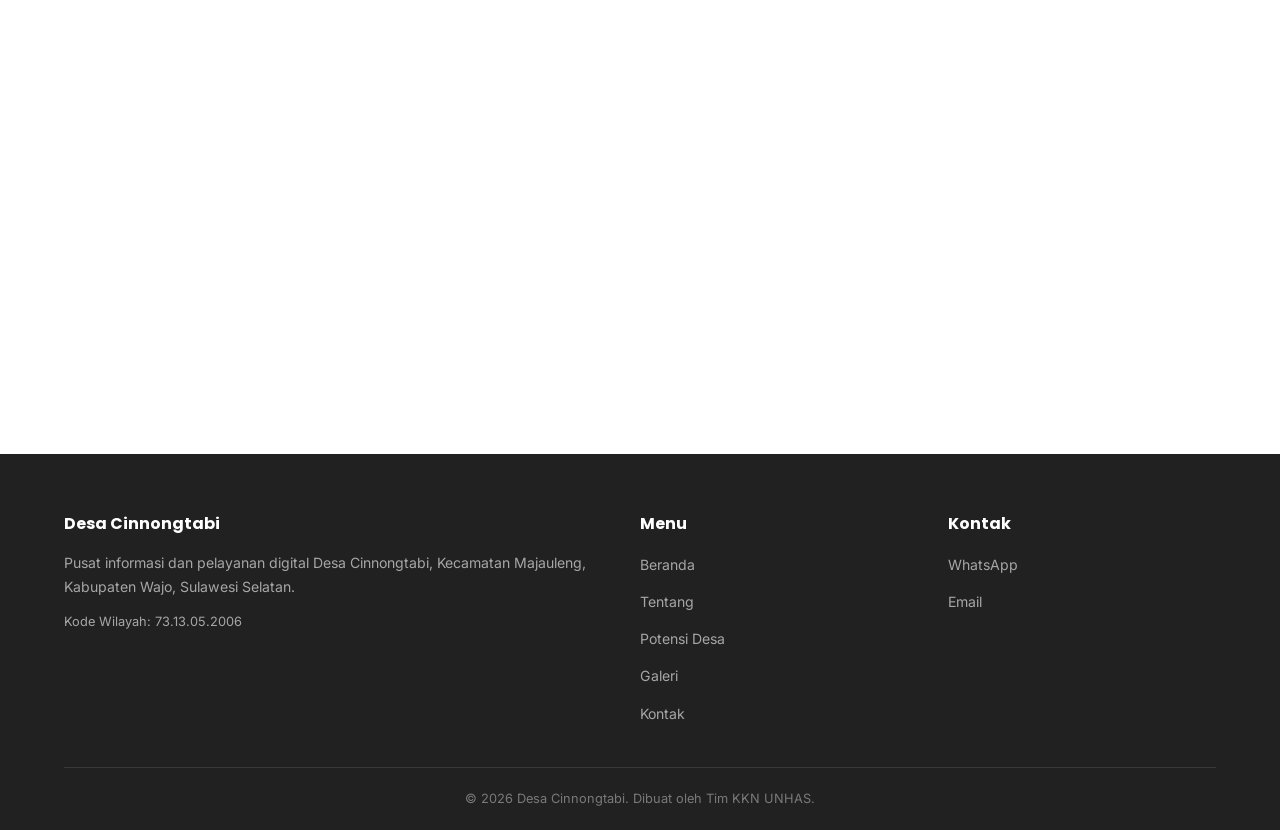
==== commit 61d38681: "fix: kembalikan nomor WA ke nomor desa" ====
--- a/index.html
+++ b/index.html
@@ -336,7 +336,7 @@
           </div>
           <div class="contact-item">
             <div class="contact-item__icon">📱</div>
-            <div><h4>WhatsApp</h4><a href="https://wa.me/62895324603443" target="_blank">0895-3246-03443</a></div>
+            <div><h4>WhatsApp</h4><a href="https://wa.me/6282343560094" target="_blank">0823-4356-0094</a></div>
           </div>
           <div class="contact-item">
             <div class="contact-item__icon">✉️</div>
@@ -384,7 +384,7 @@
       <div>
         <h4>Kontak</h4>
         <ul class="footer__links">
-          <li><a href="https://wa.me/62895324603443" target="_blank">WhatsApp</a></li>
+          <li><a href="https://wa.me/6282343560094" target="_blank">WhatsApp</a></li>
           <li><a href="mailto:desacinnongtabi@gmail.com">Email</a></li>
         </ul>
       </div>
@@ -396,7 +396,7 @@
 </footer>
 
 <!-- FLOATING WA -->
-<a href="https://wa.me/62895324603443" class="wa-float" target="_blank" rel="noopener" aria-label="Chat WhatsApp">
+<a href="https://wa.me/6282343560094" class="wa-float" target="_blank" rel="noopener" aria-label="Chat WhatsApp">
   <svg width="28" height="28" viewBox="0 0 24 24" fill="currentColor"><path d="M17.472 14.382c-.297-.149-1.758-.867-2.03-.967-.273-.099-.471-.148-.67.15-.197.297-.767.966-.94 1.164-.173.199-.347.223-.644.075-.297-.15-1.255-.463-2.39-1.475-.883-.788-1.48-1.761-1.653-2.059-.173-.297-.018-.458.13-.606.134-.133.298-.347.446-.52.149-.174.198-.298.298-.497.099-.198.05-.371-.025-.52-.075-.149-.669-1.612-.916-2.207-.242-.579-.487-.5-.669-.51-.173-.008-.371-.01-.57-.01-.198 0-.52.074-.792.372-.272.297-1.04 1.016-1.04 2.479 0 1.462 1.065 2.875 1.213 3.074.149.198 2.096 3.2 5.077 4.487.709.306 1.262.489 1.694.625.712.227 1.36.195 1.871.118.571-.085 1.758-.719 2.006-1.413.248-.694.248-1.289.173-1.413-.074-.124-.272-.198-.57-.347m-5.421 7.403h-.004a9.87 9.87 0 01-5.031-1.378l-.361-.214-3.741.982.998-3.648-.235-.374a9.86 9.86 0 01-1.51-5.26c.001-5.45 4.436-9.884 9.888-9.884 2.64 0 5.122 1.03 6.988 2.898a9.825 9.825 0 012.893 6.994c-.003 5.45-4.437 9.884-9.885 9.884m8.413-18.297A11.815 11.815 0 0012.05 0C5.495 0 .16 5.335.157 11.892c0 2.096.547 4.142 1.588 5.945L.057 24l6.305-1.654a11.882 11.882 0 005.683 1.448h.005c6.554 0 11.89-5.335 11.893-11.893a11.821 11.821 0 00-3.48-8.413z"/></svg>
 </a>
 
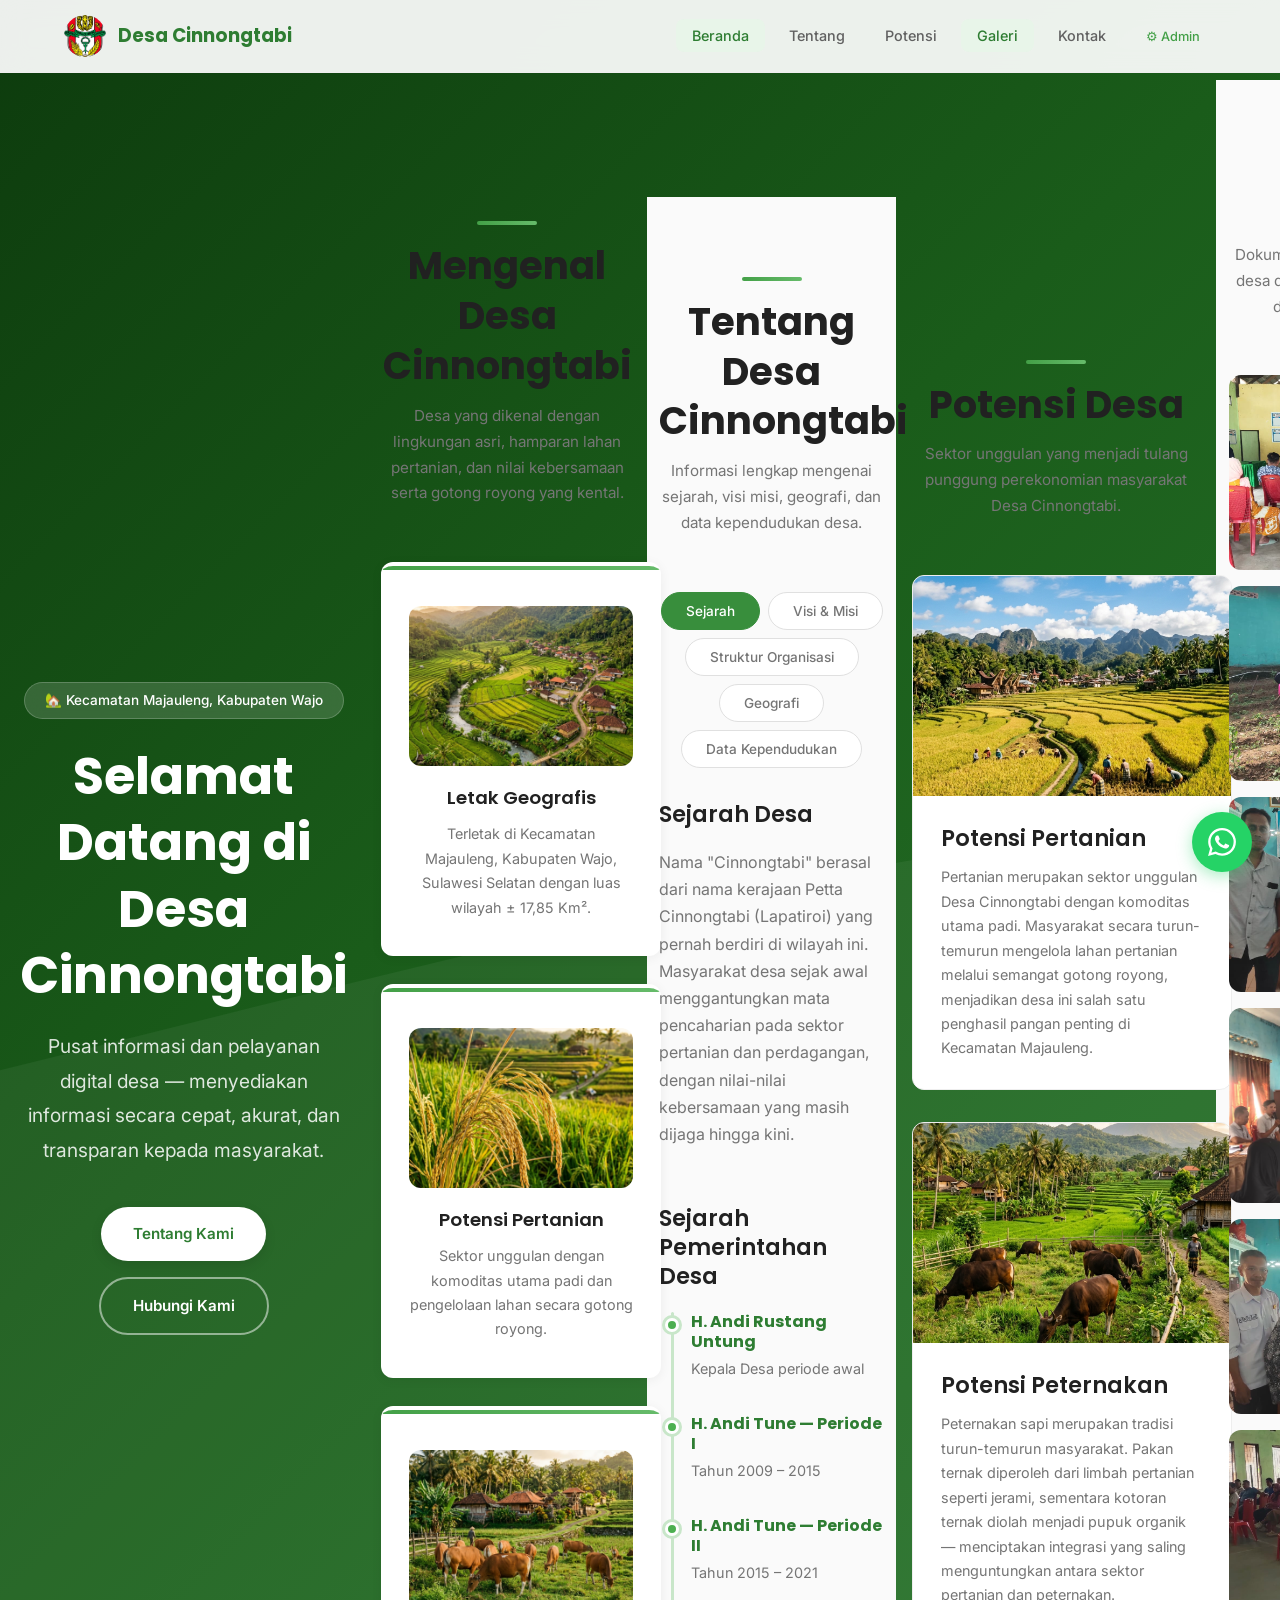
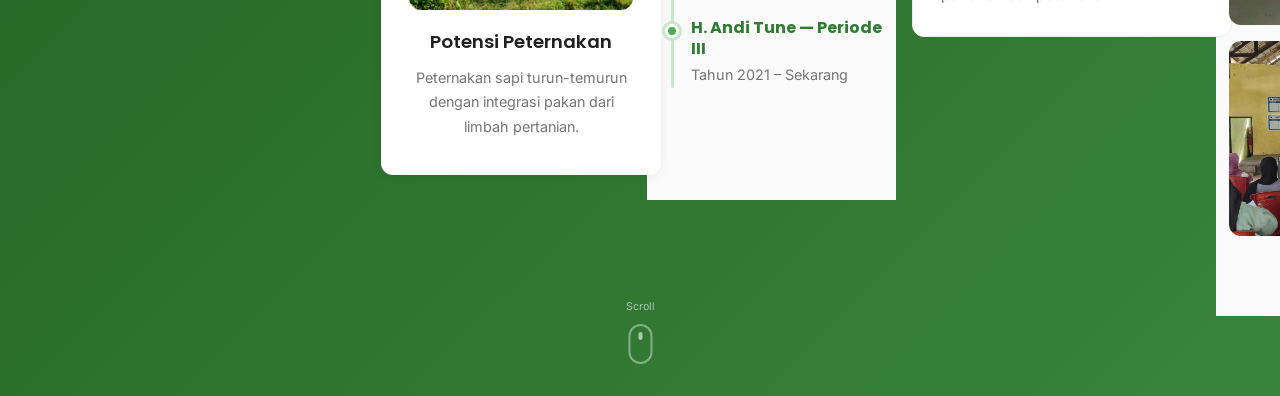
==== commit 7bfc324e: "feat: admin dapat mengedit seluruh data & konten website" ====
--- a/index.html
+++ b/index.html
@@ -17,8 +17,8 @@
 <nav class="navbar" id="navbar">
   <div class="container">
     <a href="#beranda" class="navbar__brand">
-      <img src="dokumentasi/logo.png" alt="Logo Desa Cinnongtabi">
-      <span>Desa Cinnongtabi</span>
+      <img src="dokumentasi/logo.png" alt="Logo Desa Cinnongtabi" id="navLogo">
+      <span id="navBrandName">Desa Cinnongtabi</span>
     </a>
     <button class="hamburger" id="hamburger" aria-label="Menu"><span></span><span></span><span></span></button>
     <ul class="navbar__links" id="navLinks">
@@ -35,40 +35,38 @@
 <!-- HERO -->
 <section class="hero" id="beranda">
   <div class="hero__content">
-    <div class="hero__badge">🏡 Kecamatan Majauleng, Kabupaten Wajo</div>
-    <h1>Selamat Datang di Desa Cinnongtabi</h1>
-    <p class="hero__subtitle">Pusat informasi dan pelayanan digital desa — menyediakan informasi secara cepat, akurat, dan transparan kepada masyarakat.</p>
+    <div class="hero__badge" id="heroBadge">🏡 Kecamatan Majauleng, Kabupaten Wajo</div>
+    <h1 id="heroTitle">Selamat Datang di Desa Cinnongtabi</h1>
+    <p class="hero__subtitle" id="heroSubtitle">Pusat informasi dan pelayanan digital desa — menyediakan informasi secara cepat, akurat, dan transparan kepada masyarakat.</p>
     <div class="hero__buttons">
       <a href="#tentang" class="btn btn--primary">Tentang Kami</a>
       <a href="#kontak" class="btn btn--outline">Hubungi Kami</a>
     </div>
   </div>
   <div class="hero__scroll"><small>Scroll</small><span></span></div>
-</section>
-
-<!-- RINGKASAN BERANDA -->
+</sec<!-- RINGKASAN BERANDA -->
 <section id="ringkasan">
   <div class="container">
     <div class="section__header fade-in">
       <div class="accent-line"></div>
-      <h2>Mengenal Desa Cinnongtabi</h2>
-      <p>Desa yang dikenal dengan lingkungan asri, hamparan lahan pertanian, dan nilai kebersamaan serta gotong royong yang kental.</p>
+      <h2 id="ringkasanTitle">Mengenal Desa Cinnongtabi</h2>
+      <p id="ringkasanDesc">Desa yang dikenal dengan lingkungan asri, hamparan lahan pertanian, dan nilai kebersamaan serta gotong royong yang kental.</p>
     </div>
     <div class="home-cards">
       <div class="card fade-in">
-        <div class="card__thumb"><img src="dokumentasi/card_geografis.png" alt="Letak Geografis"></div>
-        <h3>Letak Geografis</h3>
-        <p>Terletak di Kecamatan Majauleng, Kabupaten Wajo, Sulawesi Selatan dengan luas wilayah ± 17,85 Km².</p>
+        <div class="card__thumb"><img src="dokumentasi/card_geografis.png" alt="Letak Geografis" id="card1Img"></div>
+        <h3 id="card1Title">Letak Geografis</h3>
+        <p id="card1Desc">Terletak di Kecamatan Majauleng, Kabupaten Wajo, Sulawesi Selatan dengan luas wilayah ± 17,85 Km².</p>
       </div>
       <div class="card fade-in">
-        <div class="card__thumb"><img src="dokumentasi/card_pertanian.png" alt="Potensi Pertanian"></div>
-        <h3>Potensi Pertanian</h3>
-        <p>Sektor unggulan dengan komoditas utama padi dan pengelolaan lahan secara gotong royong.</p>
+        <div class="card__thumb"><img src="dokumentasi/card_pertanian.png" alt="Potensi Pertanian" id="card2Img"></div>
+        <h3 id="card2Title">Potensi Pertanian</h3>
+        <p id="card2Desc">Sektor unggulan dengan komoditas utama padi dan pengelolaan lahan secara gotong royong.</p>
       </div>
       <div class="card fade-in">
-        <div class="card__thumb"><img src="dokumentasi/card_peternakan.png" alt="Potensi Peternakan"></div>
-        <h3>Potensi Peternakan</h3>
-        <p>Peternakan sapi turun-temurun dengan integrasi pakan dari limbah pertanian.</p>
+        <div class="card__thumb"><img src="dokumentasi/card_peternakan.png" alt="Potensi Peternakan" id="card3Img"></div>
+        <h3 id="card3Title">Potensi Peternakan</h3>
+        <p id="card3Desc">Peternakan sapi turun-temurun dengan integrasi pakan dari limbah pertanian.</p>
       </div>
     </div>
   </div>
@@ -95,11 +93,11 @@
     <div id="tab-sejarah" class="tab-content active fade-in">
       <div class="subsection">
         <h3>Sejarah Desa</h3>
-        <p style="margin-bottom:16px;color:var(--gray-600)">Nama "Cinnongtabi" berasal dari nama kerajaan Petta Cinnongtabi (Lapatiroi) yang pernah berdiri di wilayah ini. Masyarakat desa sejak awal menggantungkan mata pencaharian pada sektor pertanian dan perdagangan, dengan nilai-nilai kebersamaan yang masih dijaga hingga kini.</p>
+        <p id="sejarahDesc" style="margin-bottom:16px;color:var(--gray-600)">Nama "Cinnongtabi" berasal dari nama kerajaan Petta Cinnongtabi (Lapatiroi) yang pernah berdiri di wilayah ini. Masyarakat desa sejak awal menggantungkan mata pencaharian pada sektor pertanian dan perdagangan, dengan nilai-nilai kebersamaan yang masih dijaga hingga kini.</p>
       </div>
       <div class="subsection">
         <h3>Sejarah Pemerintahan Desa</h3>
-        <div class="timeline">
+        <div class="timeline" id="timelineList">
           <div class="timeline__item">
             <h4>H. Andi Rustang Untung</h4>
             <p>Kepala Desa periode awal</p>
@@ -124,10 +122,10 @@
     <div id="tab-visimisi" class="tab-content fade-in">
       <div class="visi-box">
         <h3>Visi</h3>
-        <p>Penggerak keberdayaan masyarakat, kelembagaan dan pemerintahan desa berbasis sumber daya lokal menuju masyarakat pedesaan yang maju, mandiri, berdaya saing dan sejahtera.</p>
+        <p id="visiDesc">Penggerak keberdayaan masyarakat, kelembagaan dan pemerintahan desa berbasis sumber daya lokal menuju masyarakat pedesaan yang maju, mandiri, berdaya saing dan sejahtera.</p>
       </div>
       <h3 style="margin-bottom:16px">Misi</h3>
-      <ol class="misi-list">
+      <ol class="misi-list" id="misiList">
         <li>Memotivasi peningkatan kualitas hidup masyarakat desa.</li>
         <li>Memfasilitasi kemandirian dan partisipasi aktif masyarakat.</li>
         <li>Mendorong pemberdayaan dan pembangunan yang digerakkan oleh masyarakat sendiri.</li>
@@ -139,11 +137,13 @@
 
     <!-- TAB: Struktur Organisasi -->
     <div id="tab-struktur" class="tab-content fade-in">
-      <div class="org-placeholder">
-        <svg viewBox="0 0 24 24" fill="none" stroke="currentColor" stroke-width="1.5"><rect x="3" y="3" width="7" height="5" rx="1"/><rect x="14" y="3" width="7" height="5" rx="1"/><rect x="8.5" y="16" width="7" height="5" rx="1"/><path d="M6.5 8v3h11V8M12 11v5"/></svg>
-        <h3>Bagan Struktur Organisasi</h3>
-        <p>Bagan struktur organisasi pemerintahan Desa Cinnongtabi akan ditampilkan di sini.<br>
-        <small style="color:var(--gray-600)">(Silakan ganti placeholder ini dengan gambar bagan yang sebenarnya)</small></p>
+      <div id="strukturContainer">
+        <div class="org-placeholder">
+          <svg viewBox="0 0 24 24" fill="none" stroke="currentColor" stroke-width="1.5"><rect x="3" y="3" width="7" height="5" rx="1"/><rect x="14" y="3" width="7" height="5" rx="1"/><rect x="8.5" y="16" width="7" height="5" rx="1"/><path d="M6.5 8v3h11V8M12 11v5"/></svg>
+          <h3>Bagan Struktur Organisasi</h3>
+          <p>Bagan struktur organisasi pemerintahan Desa Cinnongtabi akan ditampilkan di sini.<br>
+          <small style="color:var(--gray-600)">(Silakan upload gambar bagan di halaman Admin)</small></p>
+        </div>
       </div>
     </div>
 
@@ -151,16 +151,16 @@
     <div id="tab-geo" class="tab-content fade-in">
       <div class="subsection">
         <div class="stat-cards">
-          <div class="stat-card"><div class="stat-card__number">17,85</div><div class="stat-card__label">Km² Luas Wilayah</div></div>
-          <div class="stat-card"><div class="stat-card__number">1.216</div><div class="stat-card__label">Ha Tanah Sawah/Tegal</div></div>
-          <div class="stat-card"><div class="stat-card__number">569</div><div class="stat-card__label">Ha Tanah Kering</div></div>
+          <div class="stat-card"><div class="stat-card__number" id="statLuas">17,85</div><div class="stat-card__label">Km² Luas Wilayah</div></div>
+          <div class="stat-card"><div class="stat-card__number" id="statSawah">1.216</div><div class="stat-card__label">Ha Tanah Sawah/Tegal</div></div>
+          <div class="stat-card"><div class="stat-card__number" id="statKering">569</div><div class="stat-card__label">Ha Tanah Kering</div></div>
         </div>
         <h3>Batas Wilayah</h3>
         <div class="geo-grid" style="margin-top:16px">
-          <div class="geo-card"><div class="geo-card__direction">Utara</div><div class="geo-card__name">Kelurahan Paria</div></div>
-          <div class="geo-card"><div class="geo-card__direction">Selatan</div><div class="geo-card__name">Cinnongtabi / Tellulimpoe</div></div>
-          <div class="geo-card"><div class="geo-card__direction">Timur</div><div class="geo-card__name">Desa Tajo</div></div>
-          <div class="geo-card"><div class="geo-card__direction">Barat</div><div class="geo-card__name">Kelurahan Uraiyang</div></div>
+          <div class="geo-card"><div class="geo-card__direction">Utara</div><div class="geo-card__name" id="geoUtara">Kelurahan Paria</div></div>
+          <div class="geo-card"><div class="geo-card__direction">Selatan</div><div class="geo-card__name" id="geoSelatan">Cinnongtabi / Tellulimpoe</div></div>
+          <div class="geo-card"><div class="geo-card__direction">Timur</div><div class="geo-card__name" id="geoTimur">Desa Tajo</div></div>
+          <div class="geo-card"><div class="geo-card__direction">Barat</div><div class="geo-card__name" id="geoBarat">Kelurahan Uraiyang</div></div>
         </div>
       </div>
     </div>
@@ -169,15 +169,15 @@
     <div id="tab-data" class="tab-content fade-in">
       <div class="subsection">
         <div class="stat-cards">
-          <div class="stat-card"><div class="stat-card__number">2.477</div><div class="stat-card__label">Jiwa Total Penduduk</div></div>
-          <div class="stat-card"><div class="stat-card__number">1.383</div><div class="stat-card__label">Laki-laki</div></div>
-          <div class="stat-card"><div class="stat-card__number">1.094</div><div class="stat-card__label">Perempuan</div></div>
+          <div class="stat-card"><div class="stat-card__number" id="statTotalPenduduk">2.477</div><div class="stat-card__label">Jiwa Total Penduduk</div></div>
+          <div class="stat-card"><div class="stat-card__number" id="statLaki">1.383</div><div class="stat-card__label">Laki-laki</div></div>
+          <div class="stat-card"><div class="stat-card__number" id="statPerempuan">1.094</div><div class="stat-card__label">Perempuan</div></div>
         </div>
         <h3 style="margin-bottom:8px">Penduduk per Dusun</h3>
         <div class="table-wrapper" style="margin-bottom:32px">
           <table>
             <thead><tr><th>Dusun</th><th>Laki-laki</th><th>Perempuan</th><th>Total</th></tr></thead>
-            <tbody>
+            <tbody id="tableDusunBody">
               <tr><td>Kobbae</td><td>531</td><td>626</td><td>1.157</td></tr>
               <tr><td>Mellenge</td><td>852</td><td>468</td><td>1.320</td></tr>
             </tbody>
@@ -190,7 +190,7 @@
         <div class="table-wrapper" style="margin-bottom:32px">
           <table>
             <thead><tr><th>No</th><th>Lulusan Sekolah</th><th>Jiwa %</th></tr></thead>
-            <tbody>
+            <tbody id="tablePendidikanBody">
               <tr><td>1</td><td>SD atau yang Sederajat</td><td>118</td></tr>
               <tr><td>2</td><td>Madrasah Ibtidaiyah</td><td>-</td></tr>
               <tr><td>3</td><td>SLTP atau yang Sederajat</td><td>35</td></tr>
@@ -209,7 +209,7 @@
         <div class="table-wrapper" style="margin-bottom:32px">
           <table>
             <thead><tr><th>Jenis</th><th>Persentase</th></tr></thead>
-            <tbody>
+            <tbody id="tablePencaharianBody">
               <tr><td>Petani Pemilik Sawah</td><td>50%</td></tr>
               <tr><td>Petani Penggarap</td><td>30%</td></tr>
               <tr><td>Buruh Tani</td><td>10%</td></tr>
@@ -224,7 +224,7 @@
         <div class="table-wrapper" style="margin-bottom:32px">
           <table>
             <thead><tr><th>Jenis</th><th>Persentase</th></tr></thead>
-            <tbody>
+            <tbody id="tableTernakBody">
               <tr><td>Sapi</td><td>40%</td></tr>
               <tr><td>Kerbau</td><td>20%</td></tr>
               <tr><td>Ayam</td><td>20%</td></tr>
@@ -236,7 +236,7 @@
 
       <div class="subsection">
         <h3 style="margin-bottom:12px">Prasarana & Sarana Umum</h3>
-        <div class="badge-list">
+        <div class="badge-list" id="prasaranaBadgeList">
           <span class="badge">🏛️ Kantor Desa</span>
           <span class="badge">🏫 Sekolah Dasar</span>
           <span class="badge">🏫 SMP</span>
@@ -257,33 +257,31 @@
   <div class="container">
     <div class="section__header fade-in">
       <div class="accent-line"></div>
-      <h2>Potensi Desa</h2>
-      <p>Sektor unggulan yang menjadi tulang punggung perekonomian masyarakat Desa Cinnongtabi.</p>
+      <h2 id="potensiHeaderTitle">Potensi Desa</h2>
+      <p id="potensiHeaderDesc">Sektor unggulan yang menjadi tulang punggung perekonomian masyarakat Desa Cinnongtabi.</p>
     </div>
     <div class="potensi-grid">
       <div class="potensi-card fade-in">
         <div class="potensi-card__img">
-          <img src="dokumentasi/potensi_pertanian.png" alt="Potensi Pertanian Desa Cinnongtabi">
+          <img src="dokumentasi/potensi_pertanian.png" alt="Potensi Pertanian Desa Cinnongtabi" id="potensiTaniImg">
         </div>
         <div class="potensi-card__body">
-          <h3>Potensi Pertanian</h3>
-          <p>Pertanian merupakan sektor unggulan Desa Cinnongtabi dengan komoditas utama padi. Masyarakat secara turun-temurun mengelola lahan pertanian melalui semangat gotong royong, menjadikan desa ini salah satu penghasil pangan penting di Kecamatan Majauleng.</p>
+          <h3 id="potensiTaniTitle">Potensi Pertanian</h3>
+          <p id="potensiTaniDesc">Pertanian merupakan sektor unggulan Desa Cinnongtabi dengan komoditas utama padi. Masyarakat secara turun-temurun mengelola lahan pertanian melalui semangat gotong royong, menjadikan desa ini salah satu penghasil pangan penting di Kecamatan Majauleng.</p>
         </div>
       </div>
       <div class="potensi-card fade-in">
         <div class="potensi-card__img">
-          <img src="dokumentasi/potensi_peternakan.png" alt="Potensi Peternakan Desa Cinnongtabi">
+          <img src="dokumentasi/potensi_peternakan.png" alt="Potensi Peternakan Desa Cinnongtabi" id="potensiTernakImg">
         </div>
         <div class="potensi-card__body">
-          <h3>Potensi Peternakan</h3>
-          <p>Peternakan sapi merupakan tradisi turun-temurun masyarakat. Pakan ternak diperoleh dari limbah pertanian seperti jerami, sementara kotoran ternak diolah menjadi pupuk organik — menciptakan integrasi yang saling menguntungkan antara sektor pertanian dan peternakan.</p>
+          <h3 id="potensiTernakTitle">Potensi Peternakan</h3>
+          <p id="potensiTernakDesc">Peternakan sapi merupakan tradisi turun-temurun masyarakat. Pakan ternak diperoleh dari limbah pertanian seperti jerami, sementara kotoran ternak diolah menjadi pupuk organik — menciptakan integrasi yang saling menguntungkan antara sektor pertanian dan peternakan.</p>
         </div>
       </div>
     </div>
   </div>
 </section>
-
-
 
 <!-- GALERI -->
 <section id="galeri">
@@ -332,19 +330,19 @@
         <div class="contact-info">
           <div class="contact-item">
             <div class="contact-item__icon">📍</div>
-            <div><h4>Alamat</h4><p>Kantor Desa Cinnongtabi, Desa Cinnongtabi, Kec. Majauleng, Kab. Wajo, Sulawesi Selatan</p></div>
+            <div><h4>Alamat</h4><p id="kontakAlamat">Kantor Desa Cinnongtabi, Desa Cinnongtabi, Kec. Majauleng, Kab. Wajo, Sulawesi Selatan</p></div>
           </div>
           <div class="contact-item">
             <div class="contact-item__icon">📱</div>
-            <div><h4>WhatsApp</h4><a href="https://wa.me/6282343560094" target="_blank">0823-4356-0094</a></div>
+            <div><h4>WhatsApp</h4><a href="https://wa.me/6282343560094" target="_blank" id="kontakWA">0823-4356-0094</a></div>
           </div>
           <div class="contact-item">
             <div class="contact-item__icon">✉️</div>
-            <div><h4>Email</h4><a href="mailto:desacinnongtabi@gmail.com">desacinnongtabi@gmail.com</a></div>
+            <div><h4>Email</h4><a href="mailto:desacinnongtabi@gmail.com" id="kontakEmail">desacinnongtabi@gmail.com</a></div>
           </div>
           <div class="contact-item">
             <div class="contact-item__icon">🔢</div>
-            <div><h4>Kode Wilayah</h4><p>73.13.05.2006</p></div>
+            <div><h4>Kode Wilayah</h4><p id="kontakKode">73.13.05.2006</p></div>
           </div>
         </div>
       </div>
@@ -366,9 +364,9 @@
   <div class="container">
     <div class="footer__grid">
       <div>
-        <h4>Desa Cinnongtabi</h4>
-        <p style="margin-bottom:12px">Pusat informasi dan pelayanan digital Desa Cinnongtabi, Kecamatan Majauleng, Kabupaten Wajo, Sulawesi Selatan.</p>
-        <p style="font-size:.8rem">Kode Wilayah: 73.13.05.2006</p>
+        <h4 id="footerDesaName">Desa Cinnongtabi</h4>
+        <p style="margin-bottom:12px" id="footerDesaDesc">Pusat informasi dan pelayanan digital Desa Cinnongtabi, Kecamatan Majauleng, Kabupaten Wajo, Sulawesi Selatan.</p>
+        <p style="font-size:.8rem" id="footerKode">Kode Wilayah: 73.13.05.2006</p>
       </div>
       <div>
         <h4>Menu</h4>
@@ -376,7 +374,6 @@
           <li><a href="#beranda">Beranda</a></li>
           <li><a href="#tentang">Tentang</a></li>
           <li><a href="#potensi">Potensi Desa</a></li>
-
           <li><a href="#galeri">Galeri</a></li>
           <li><a href="#kontak">Kontak</a></li>
         </ul>
@@ -384,8 +381,8 @@
       <div>
         <h4>Kontak</h4>
         <ul class="footer__links">
-          <li><a href="https://wa.me/6282343560094" target="_blank">WhatsApp</a></li>
-          <li><a href="mailto:desacinnongtabi@gmail.com">Email</a></li>
+          <li><a href="https://wa.me/6282343560094" target="_blank" id="footerWA">WhatsApp</a></li>
+          <li><a href="mailto:desacinnongtabi@gmail.com" id="footerEmail">Email</a></li>
         </ul>
       </div>
     </div>
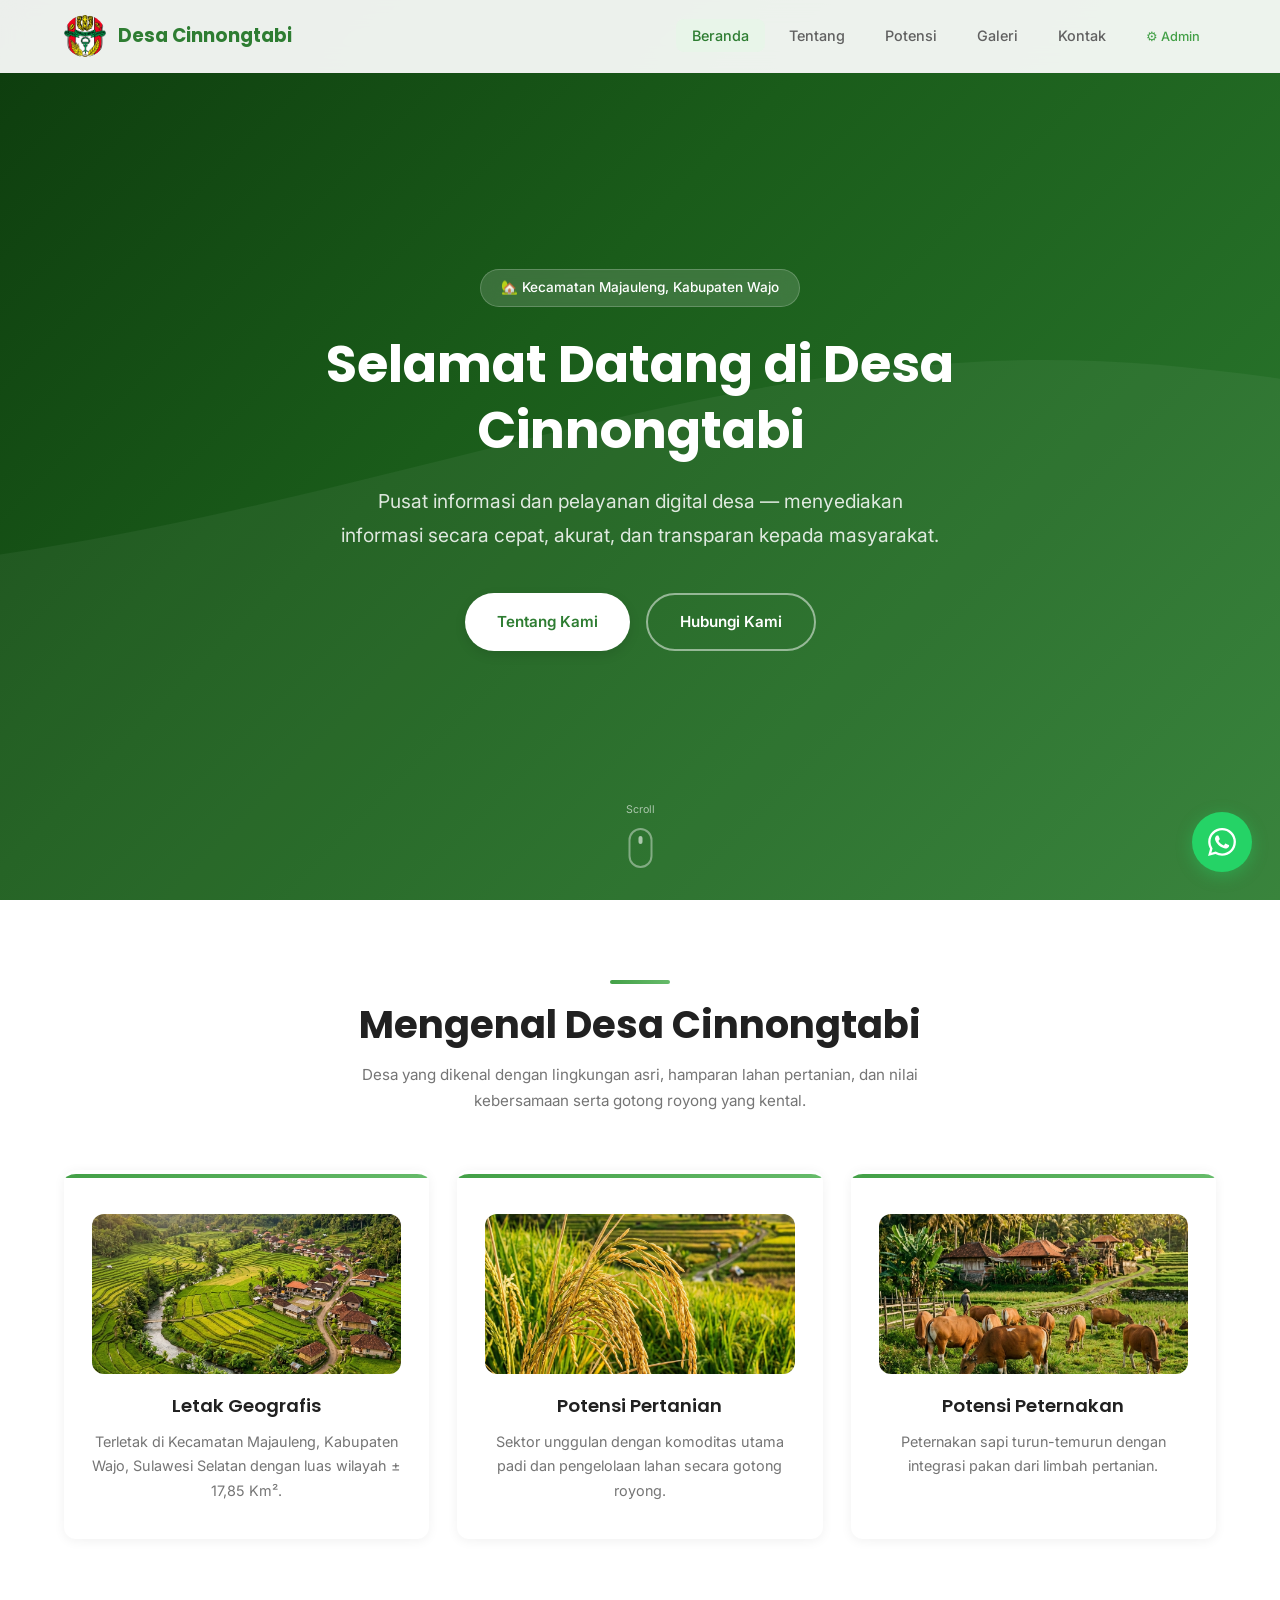
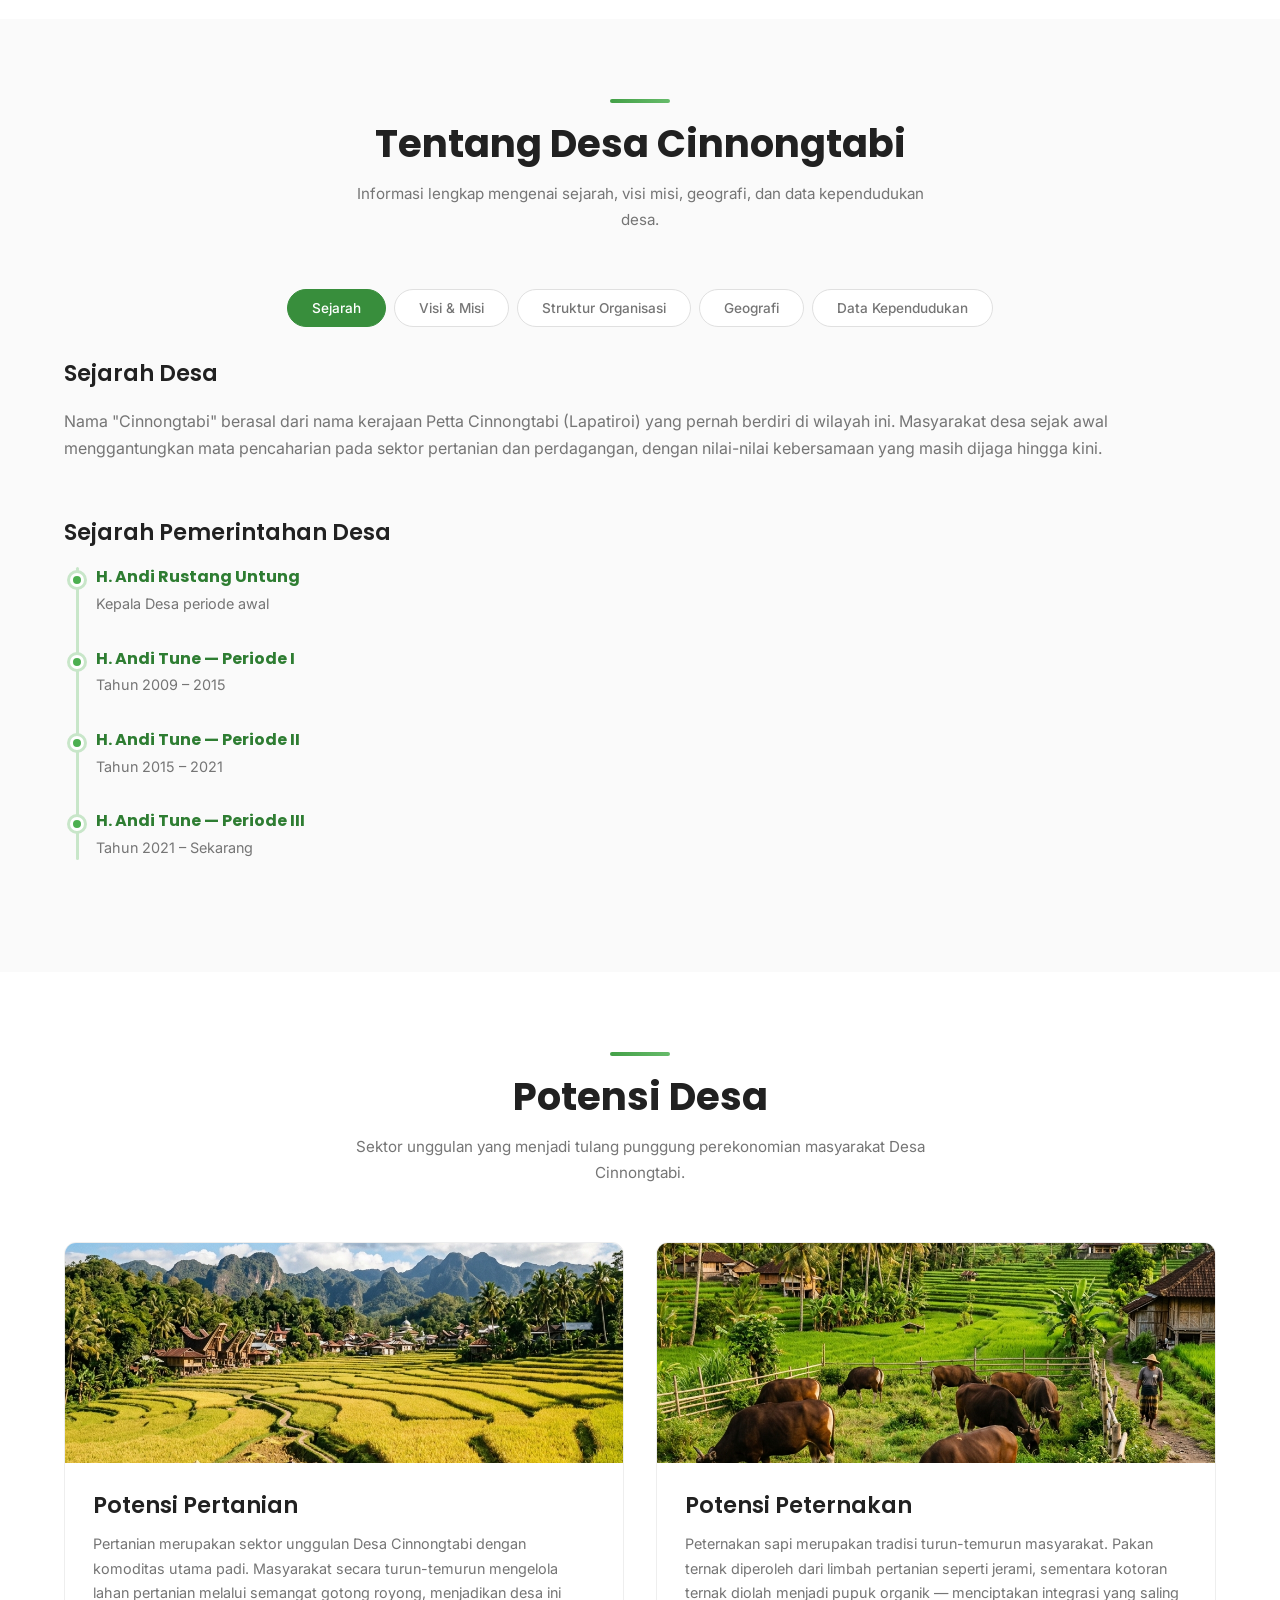
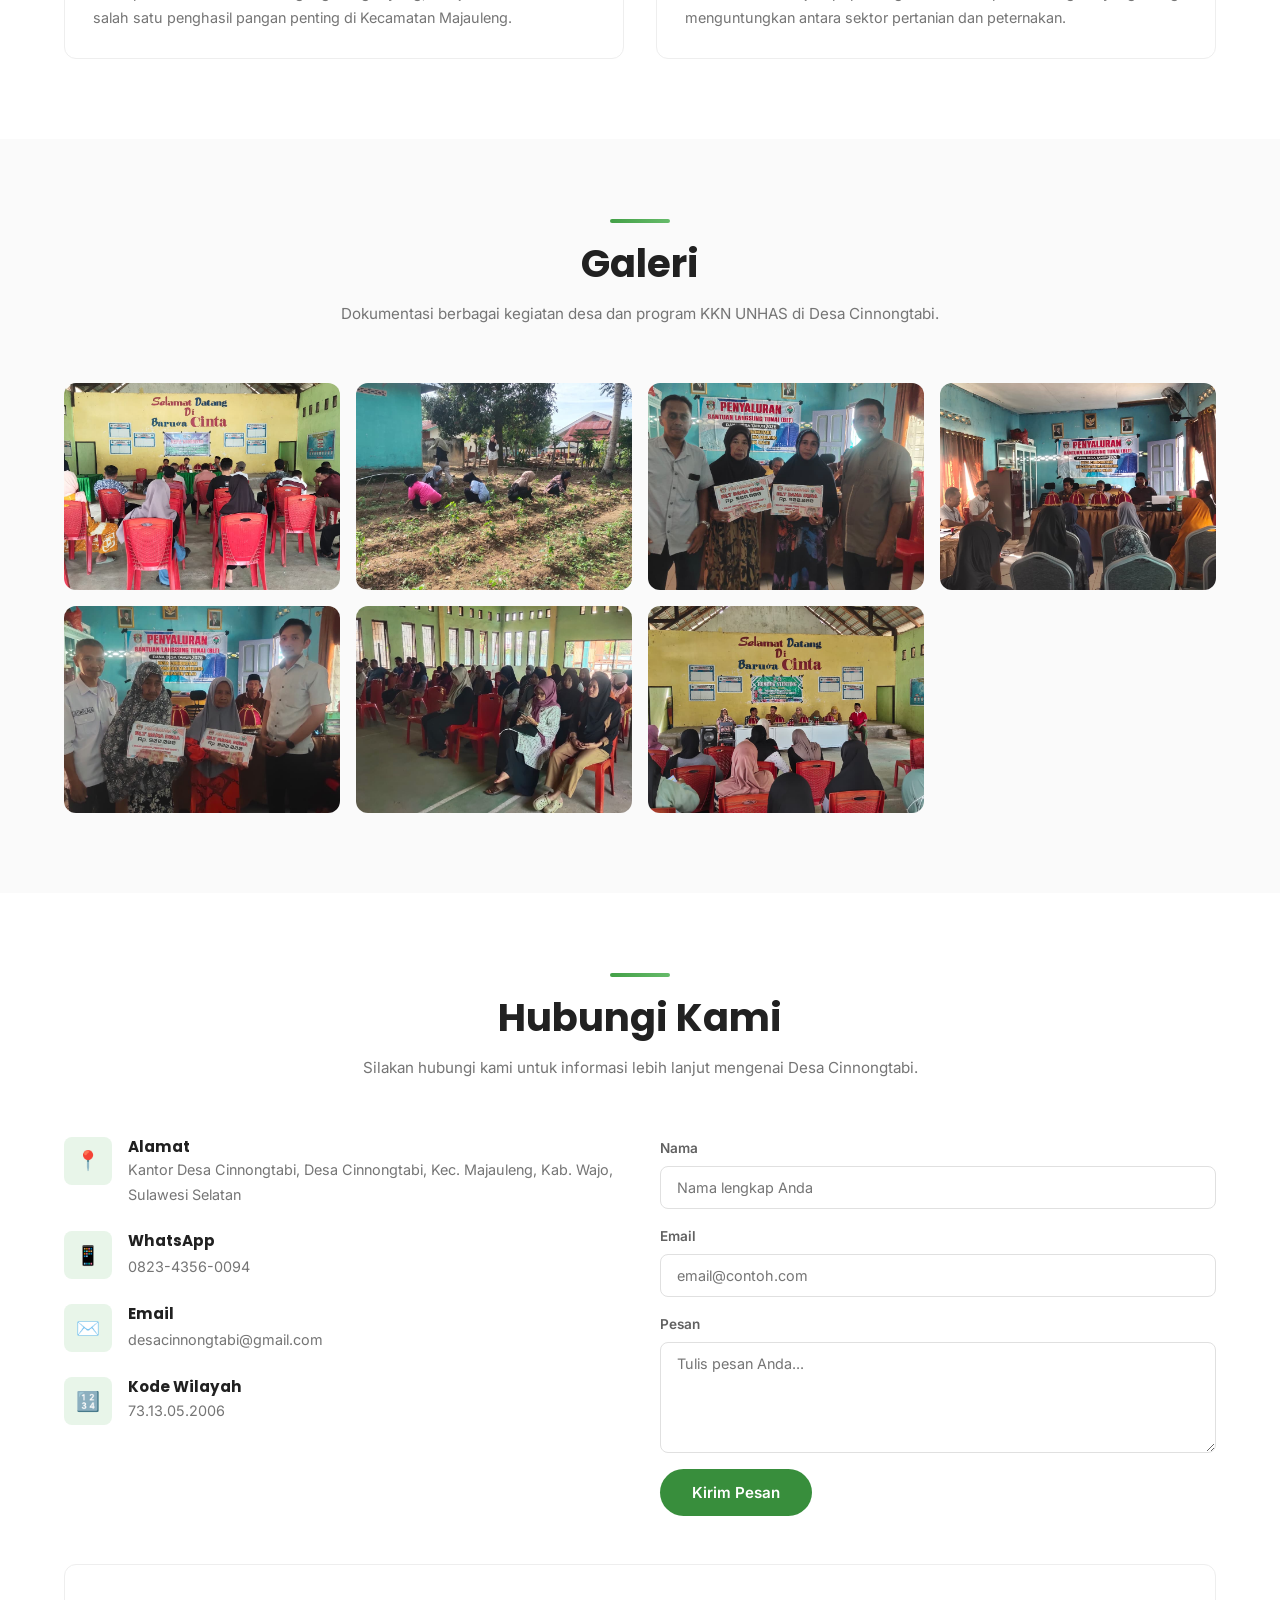
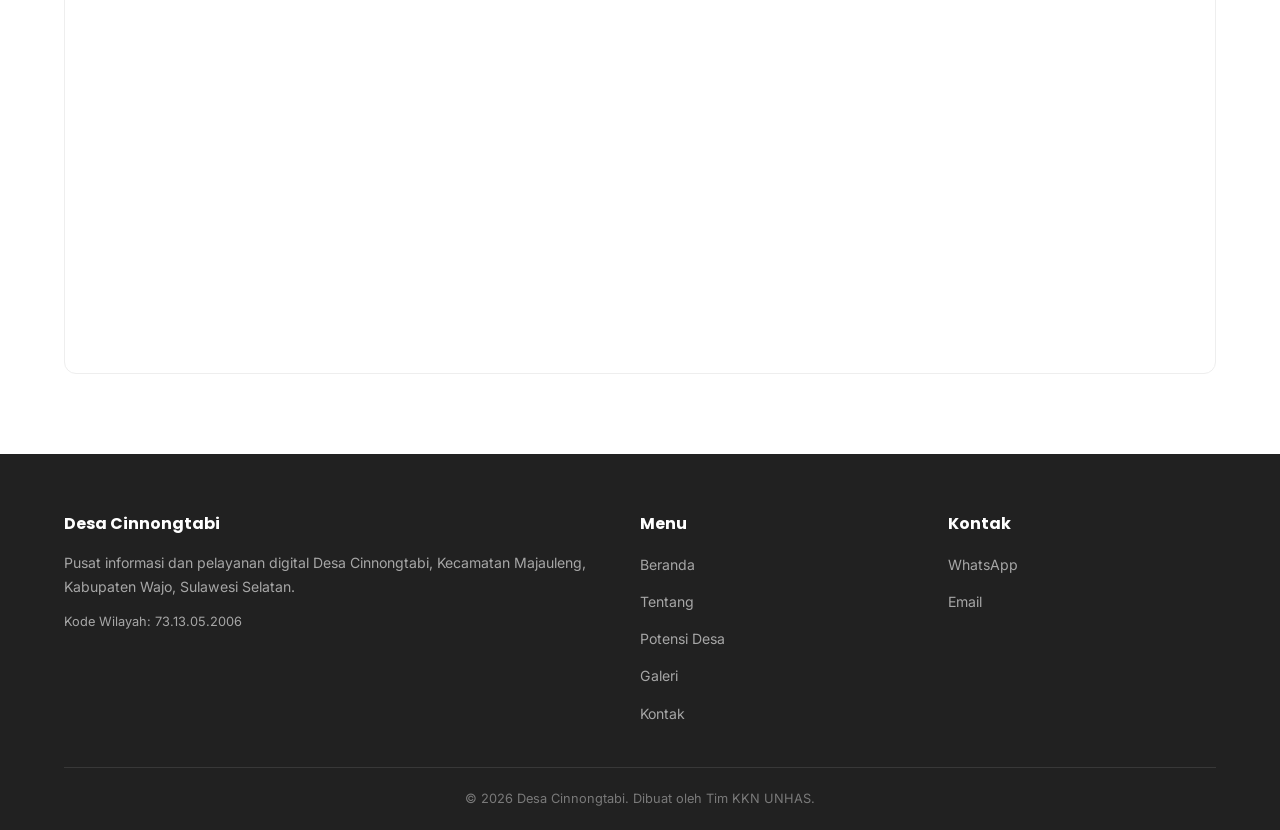
==== commit 070db6cf: "fix: perbaiki tag section yang rusak" ====
--- a/index.html
+++ b/index.html
@@ -44,7 +44,9 @@
     </div>
   </div>
   <div class="hero__scroll"><small>Scroll</small><span></span></div>
-</sec<!-- RINGKASAN BERANDA -->
+</section>
+
+<!-- RINGKASAN BERANDA -->
 <section id="ringkasan">
   <div class="container">
     <div class="section__header fade-in">
